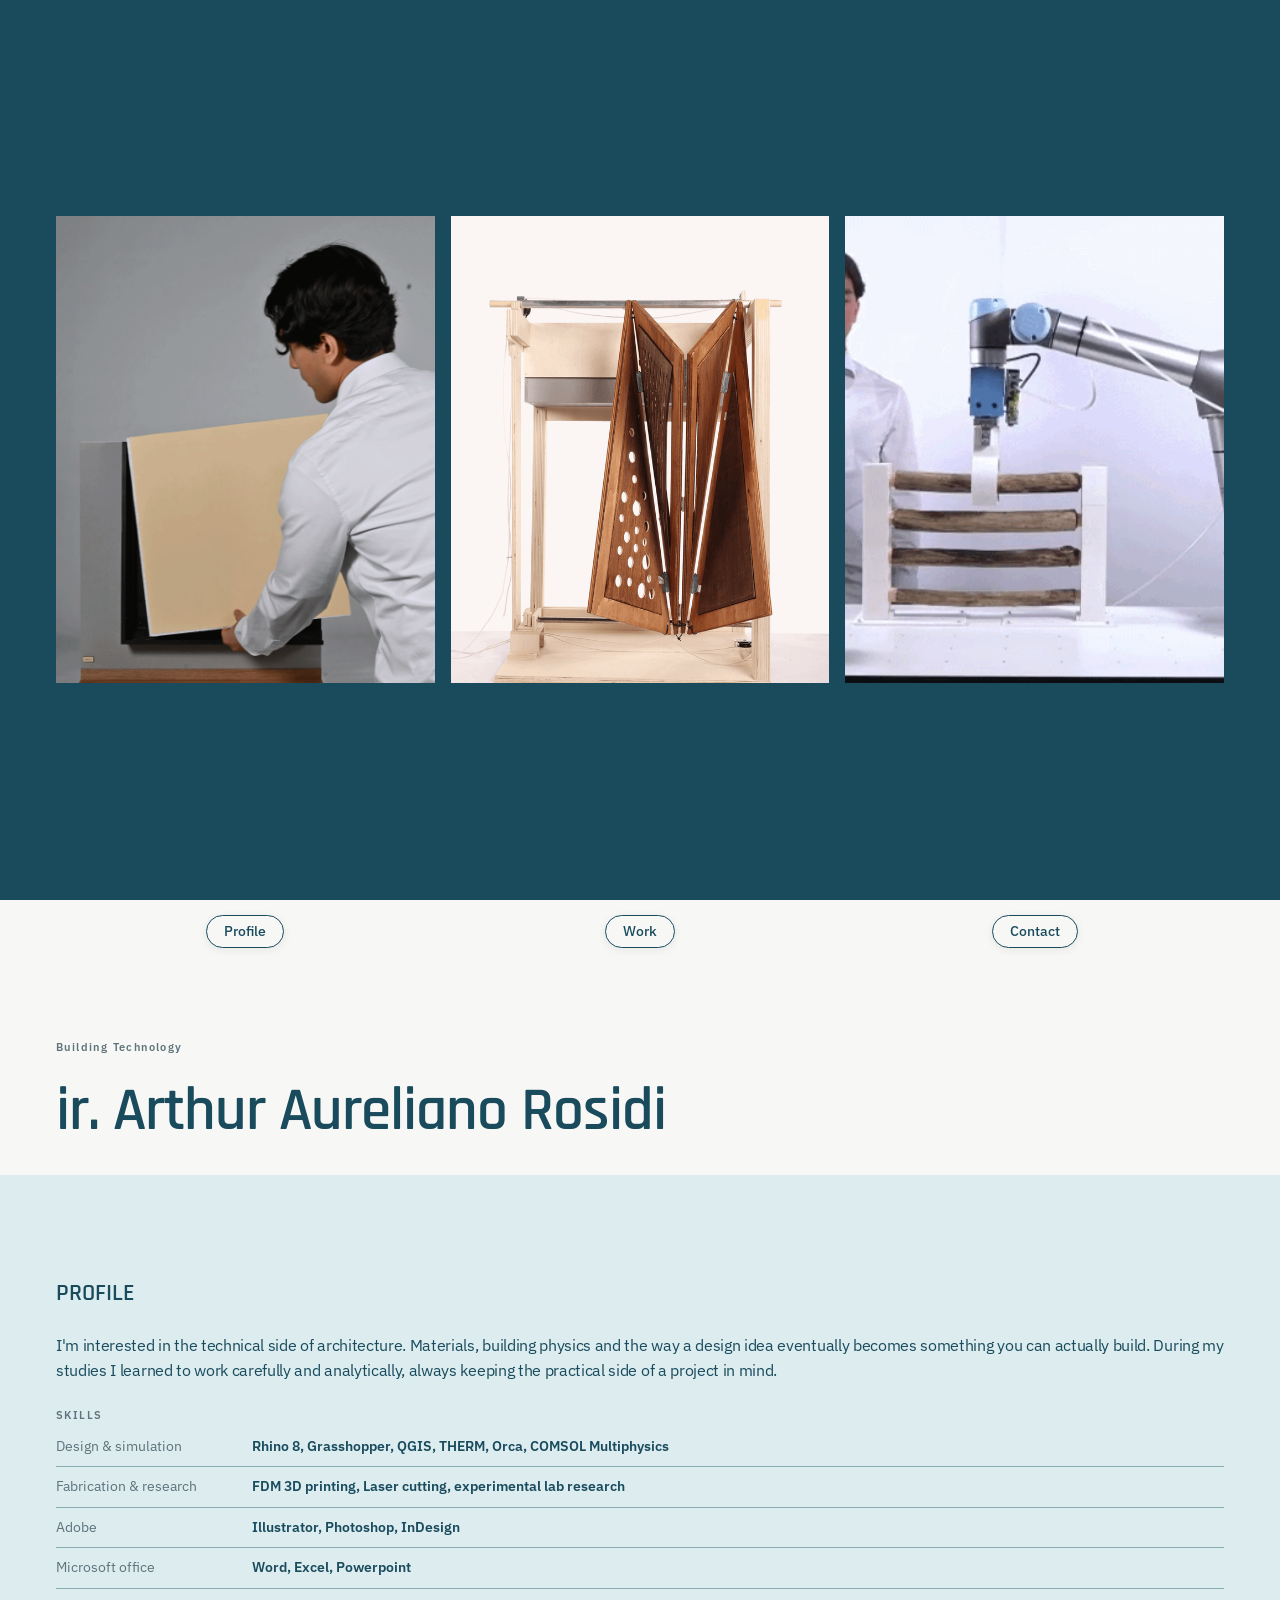
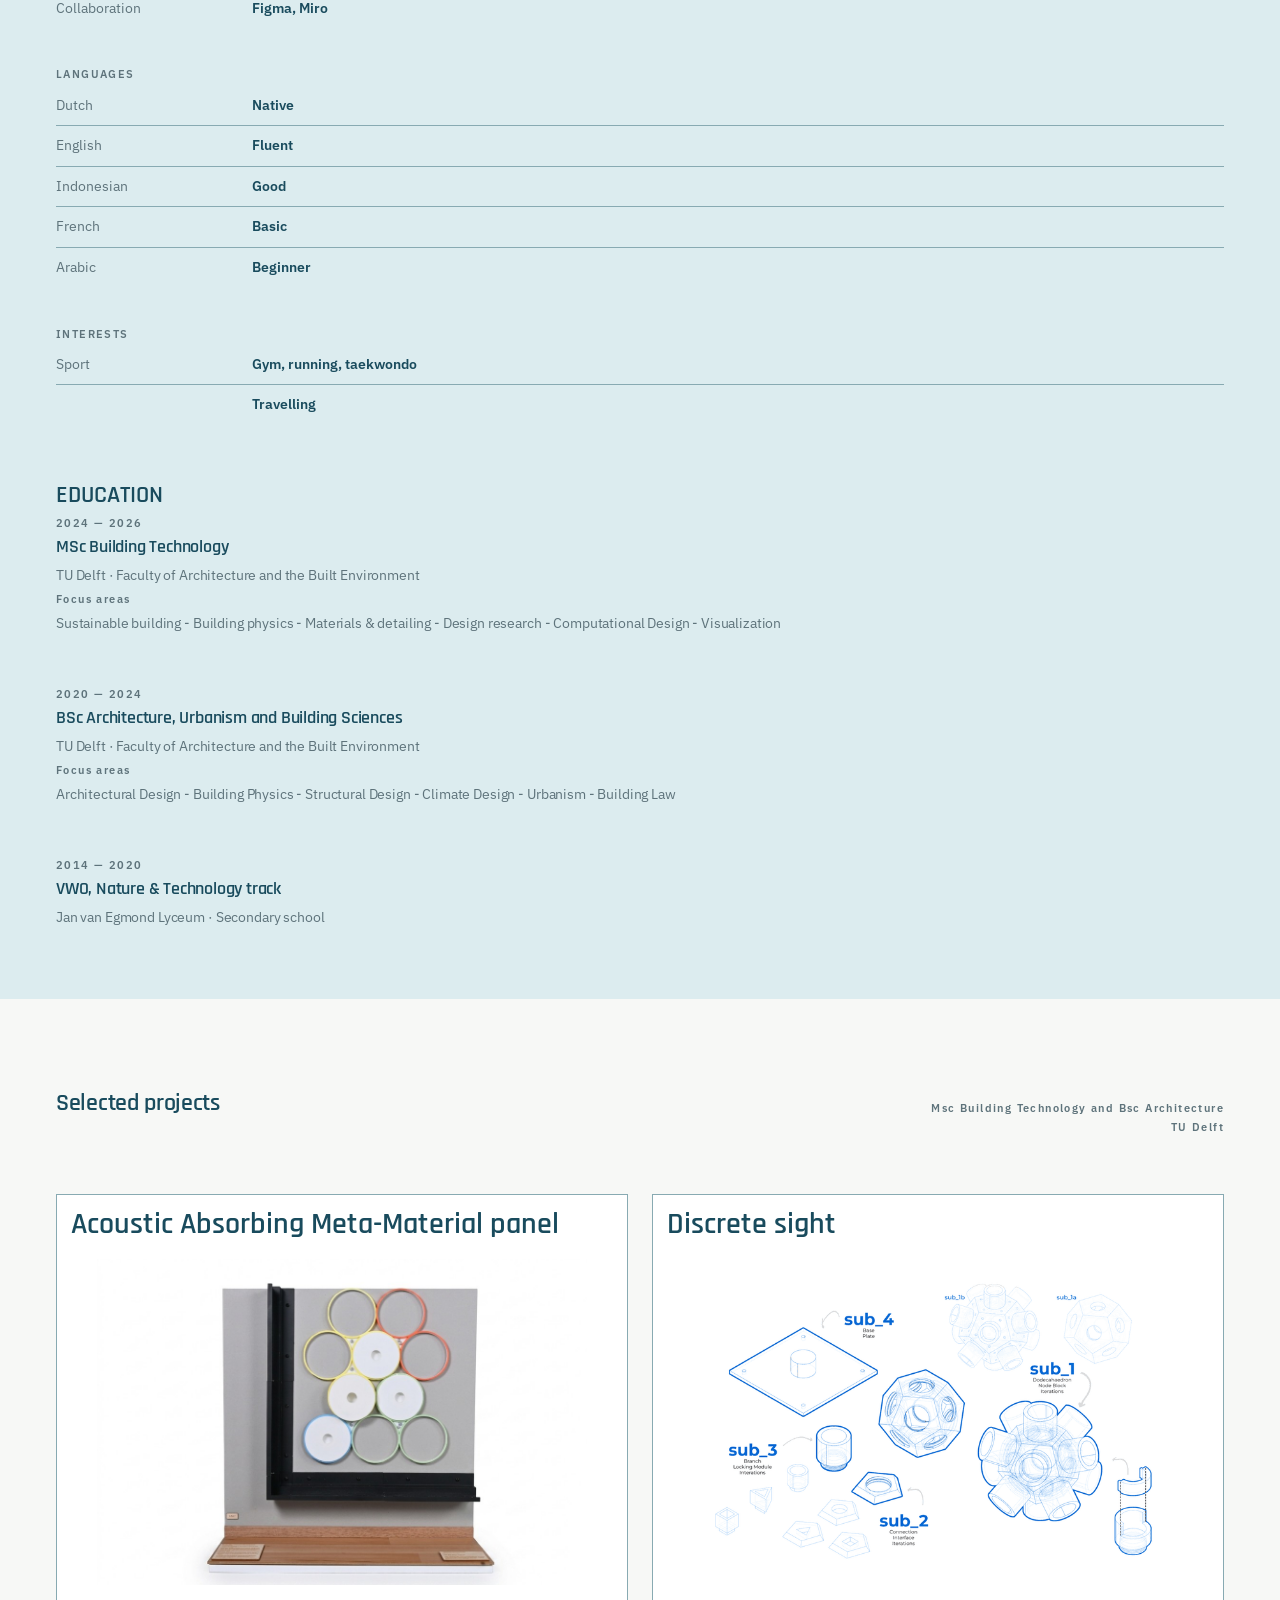
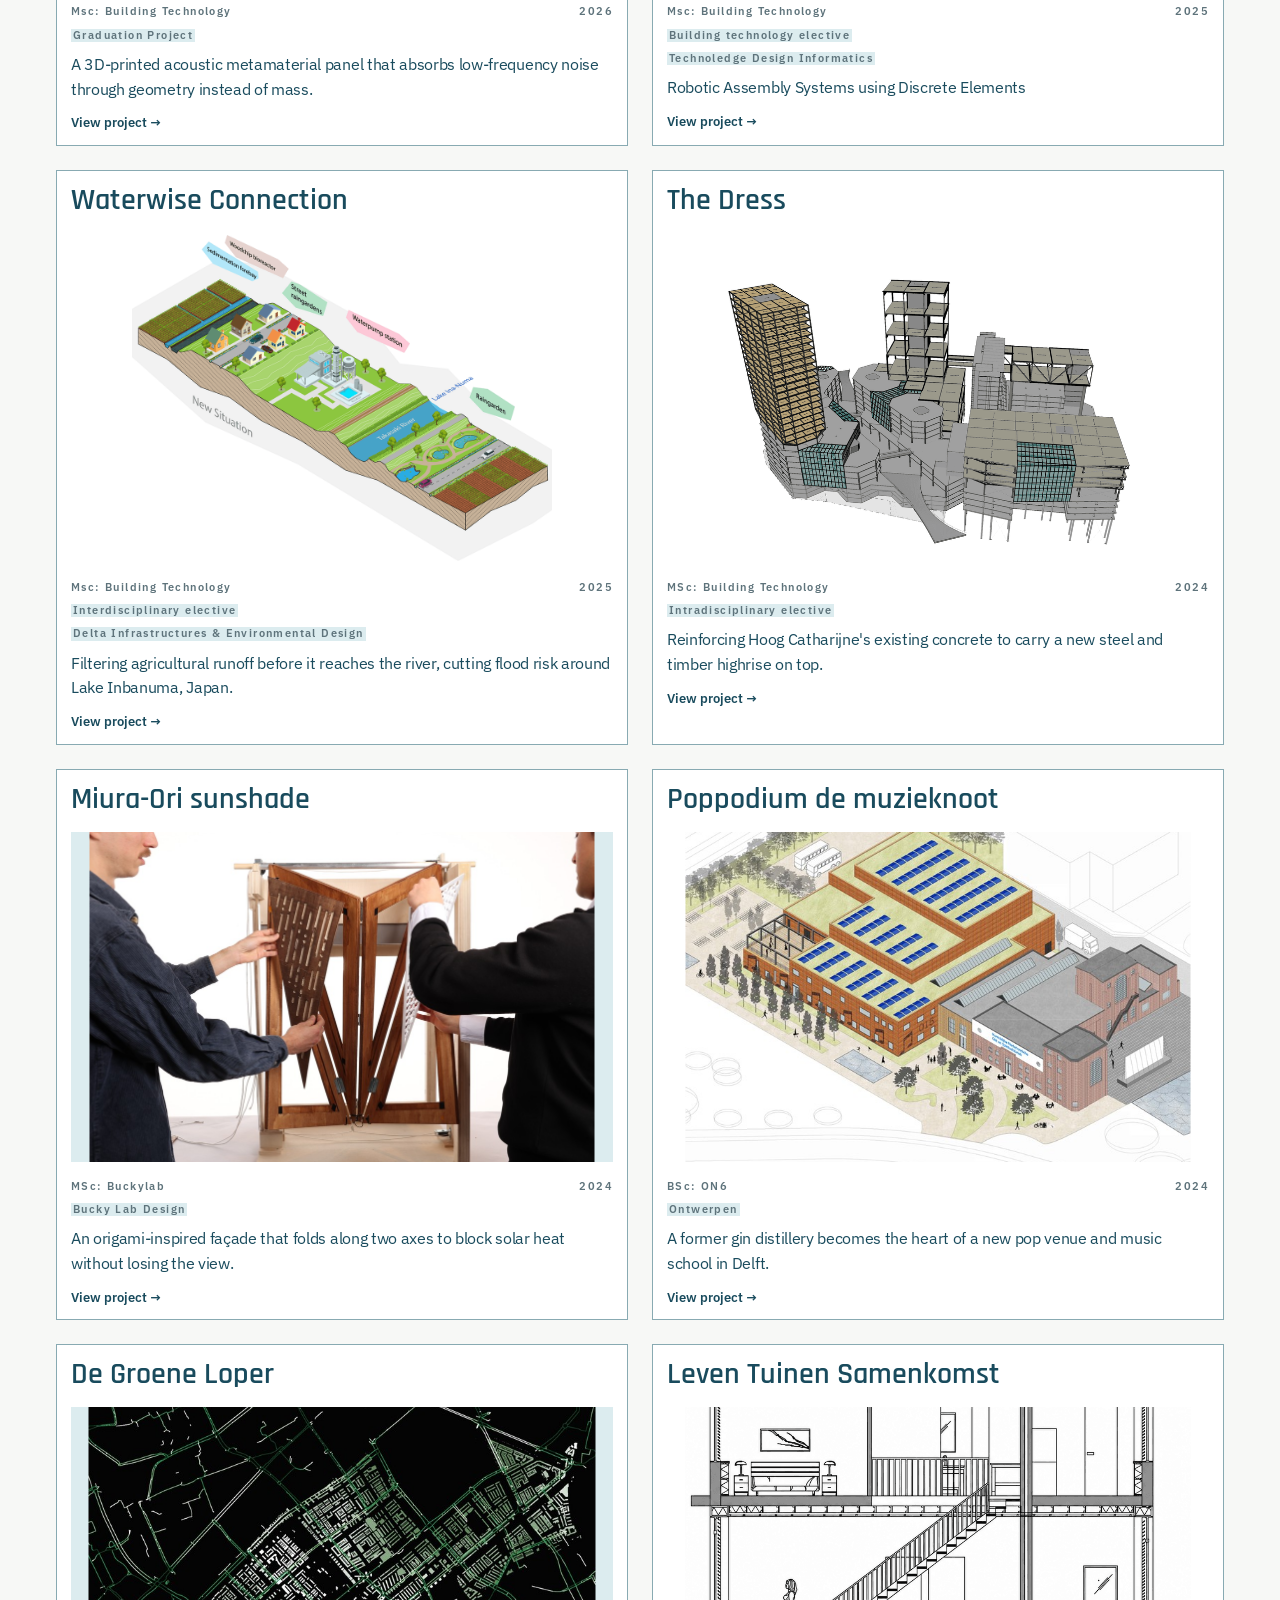
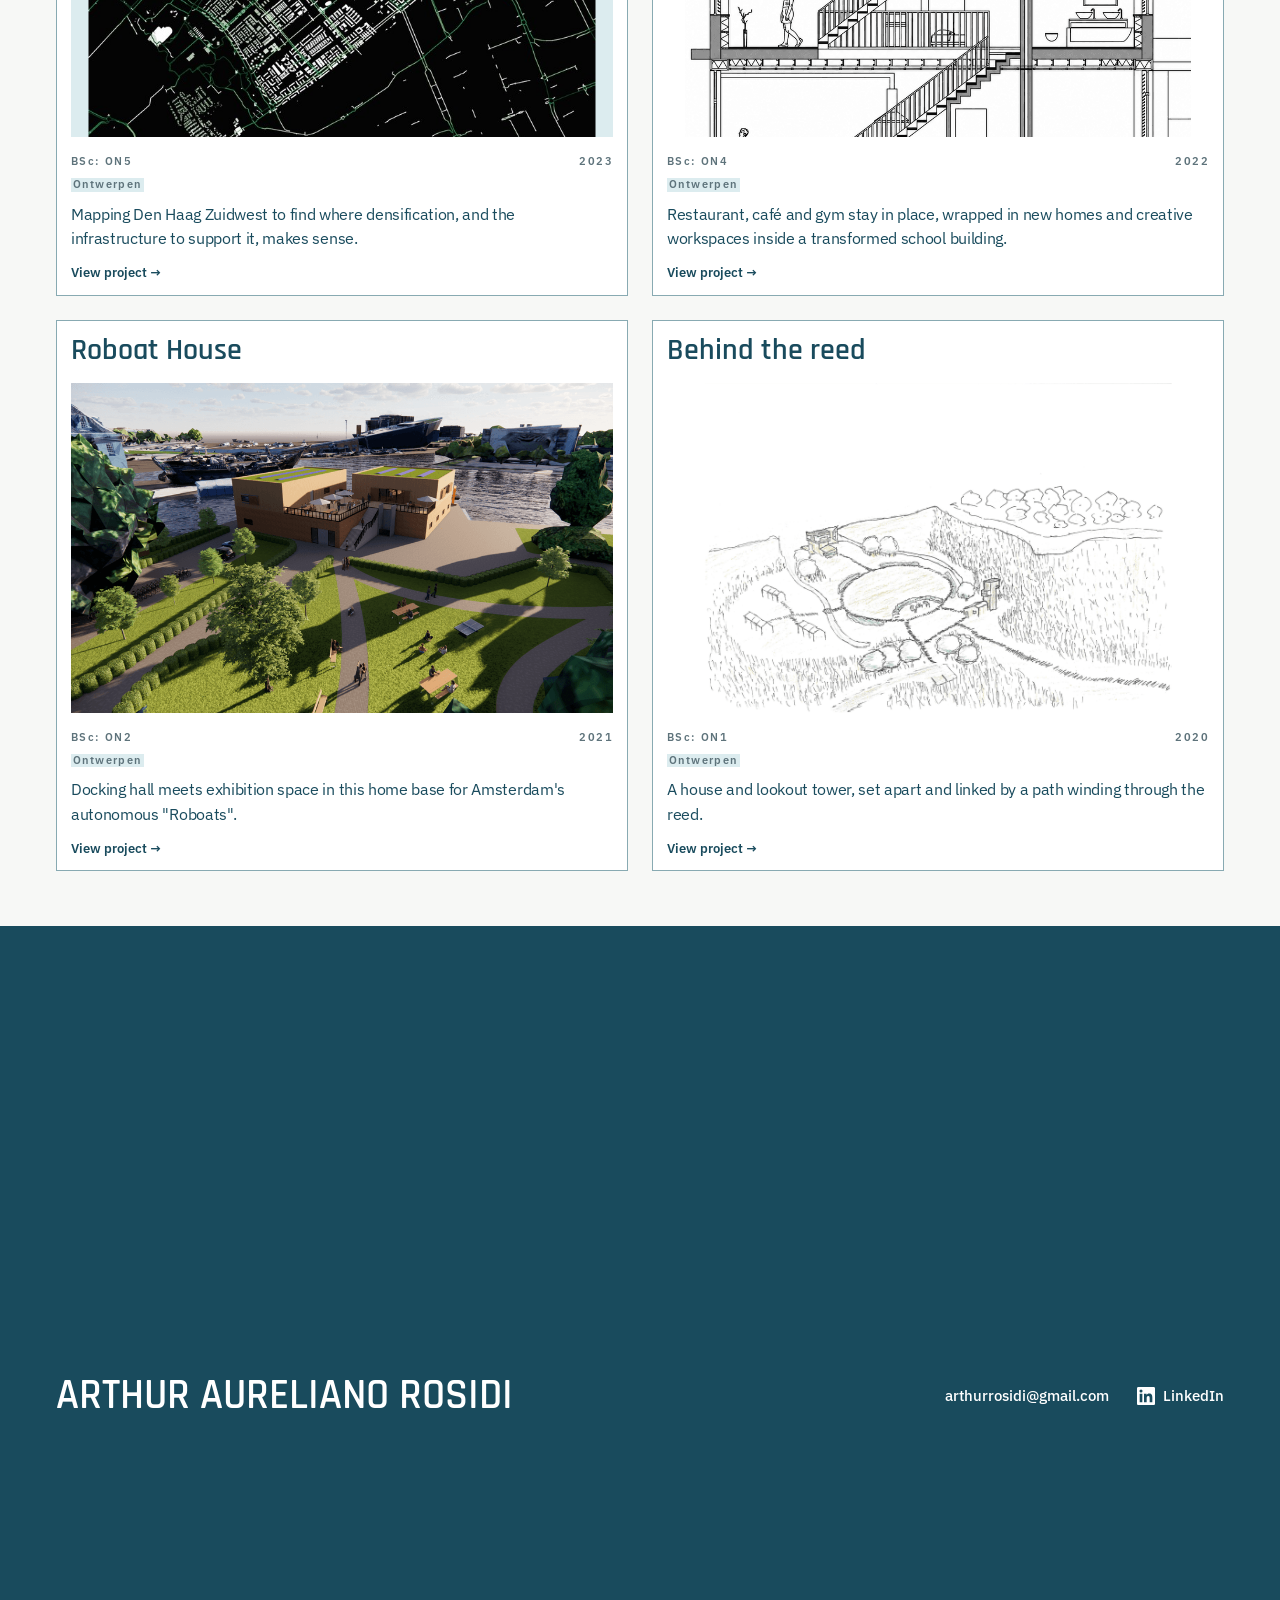
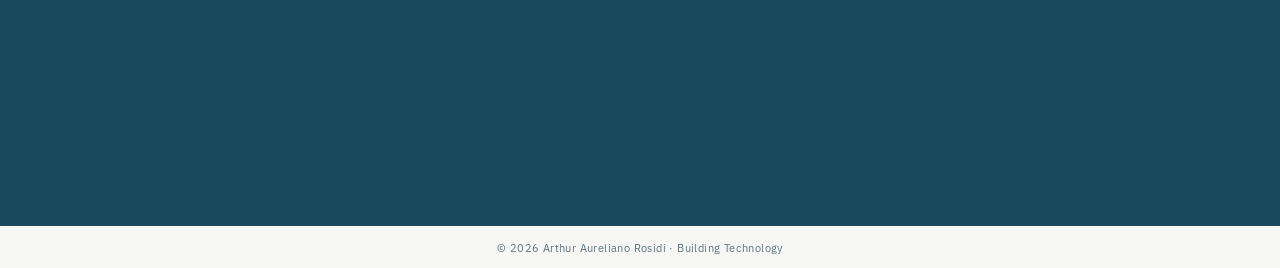
==== index.html @ bbb81242 "Signature: one smooth wave that bends down or up with the cursor The name at the bottom of each proj" ====
<!doctype html>
<html lang="en">
<head>
<meta charset="utf-8">
<meta name="viewport" content="width=device-width, initial-scale=1">
<title>Arthur Aureliano Rosidi</title>
<meta name="description" content="Portfolio of Arthur Aureliano Rosidi — MSc Building Technology and BSc Architecture at TU Delft. Selected work in acoustics, building physics and computational design.">
<link rel="icon" href="assets/images/favicon.svg" type="image/svg+xml">
<link rel="preconnect" href="https://fonts.googleapis.com"><link rel="preconnect" href="https://fonts.gstatic.com" crossorigin><link href="https://fonts.googleapis.com/css2?family=IBM+Plex+Sans:wght@400;500;600&family=Rajdhani:wght@600&display=swap" rel="stylesheet">
<link rel="stylesheet" href="assets/css/style.css?v=20261125b">
</head>
<body class="home">
  <section class="hero">
    <div class="hero-grid" id="heroStrip">
      <div class="hero-img" style="--i:0"><img src="assets/images/M5LtX3PnR8ckkmZbQncLgnWDZww.gif" alt=""></div>
      <div class="hero-img" style="--i:1"><img src="assets/images/sMwB1c261ZaWImALzHwVbFkKc4o.gif" alt=""></div>
      <div class="hero-img" style="--i:2"><img src="assets/images/rGcwsbDz66aWPO1dHuEOSj0Bhs.gif" alt=""></div>
    </div>
  </section>

  <nav class="site-nav" id="nav">
    <div class="nav-links">
      <a class="pill" href="#profile">Profile</a>
      <a class="pill" href="#work">Work</a>
      <a class="pill" href="#contact">Contact</a>
    </div>
  </nav>

  <header class="intro">
    <span class="label reveal">Building Technology </span>
    <h1 class="display reveal" style="--d:.12s">ir. Arthur Aureliano Rosidi</h1>
  </header>

  <section class="profile" id="profile">
    <div class="wrap">
      <h2 class="section-title reveal">Profile</h2>
      <p class="lead reveal" style="--d:.12s">I'm interested in the technical side of architecture. Materials, building physics and the way a design idea eventually becomes something you can actually build. During my studies I learned to work carefully and analytically, always keeping the practical side of a project in mind.</p>

      <div class="group reveal">
        <span class="label">SKILLS</span>
        <div class="rows">
          <div class="row"><span class="row-k">Design &amp; simulation</span><span class="row-v">Rhino 8, Grasshopper, QGIS, THERM, Orca, COMSOL Multiphysics</span></div>
          <div class="row"><span class="row-k">Fabrication &amp; research</span><span class="row-v">FDM 3D printing, Laser cutting, experimental lab research</span></div>
          <div class="row"><span class="row-k">Adobe</span><span class="row-v">Illustrator, Photoshop, InDesign</span></div>
          <div class="row"><span class="row-k">Microsoft office</span><span class="row-v">Word, Excel, Powerpoint</span></div>
          <div class="row"><span class="row-k">Collaboration</span><span class="row-v">Figma, Miro</span></div>
        </div>
      </div>
      <div class="group reveal">
        <span class="label">LANGUAGES</span>
        <div class="rows">
          <div class="row"><span class="row-k">Dutch</span><span class="row-v">Native</span></div>
          <div class="row"><span class="row-k">English</span><span class="row-v">Fluent</span></div>
          <div class="row"><span class="row-k">Indonesian</span><span class="row-v">Good</span></div>
          <div class="row"><span class="row-k">French</span><span class="row-v">Basic</span></div>
          <div class="row"><span class="row-k">Arabic</span><span class="row-v">Beginner</span></div>
        </div>
      </div>
      <div class="group reveal">
        <span class="label">INTERESTS</span>
        <div class="rows">
          <div class="row"><span class="row-k">Sport</span><span class="row-v">Gym, running, taekwondo</span></div>
          <div class="row"><span class="row-k"></span><span class="row-v">Travelling</span></div>
        </div>
      </div>

      <h2 class="section-title edu-heading reveal">EDUCATION</h2>
      <div class="edu">
        <div class="edu-item reveal">
          <span class="label">2024 — 2026</span>
          <h4 class="edu-title">MSc Building Technology</h4>
          <p class="edu-sub">TU Delft · Faculty of Architecture and the Built Environment</p>
          <span class="label">Focus areas</span>
          <p class="edu-sub">Sustainable building - Building physics - Materials &amp; detailing - Design research - Computational Design - Visualization</p>
        </div>
        <div class="edu-item reveal">
          <span class="label">2020 — 2024</span>
          <h4 class="edu-title">BSc Architecture, Urbanism and Building Sciences</h4>
          <p class="edu-sub">TU Delft · Faculty of Architecture and the Built Environment</p>
          <span class="label">Focus areas</span>
          <p class="edu-sub">Architectural Design - Building Physics - Structural Design - Climate Design   - Urbanism - Building Law </p>
        </div>
        <div class="edu-item reveal">
          <span class="label">2014 — 2020</span>
          <h4 class="edu-title">VWO, Nature &amp; Technology track</h4>
          <p class="edu-sub">Jan van Egmond Lyceum · Secondary school</p>
        </div>
      </div>
    </div>
  </section>

  <section class="work" id="work">
    <div class="work-head">
      <h2 class="work-title reveal">Selected projects</h2>
      <div class="work-sub reveal" style="--d:.12s"><span class="label">Msc Building Technology and Bsc Architecture </span><span class="label">TU Delft </span></div>
    </div>
    <div class="cards">
      <a class="card reveal" href="projects/acoustic-meta-material.html">
        <h3 class="card-title">Acoustic Absorbing Meta-Material panel</h3>
        <div class="card-media" style="background:#fff">
          <img src="assets/images/7fBJmpltVy8BR4cbUfiP3MRXp0.jpg" alt="Acoustic Absorbing Meta-Material panel" loading="lazy" style="width:490px;height:326px">
        </div>
        <div class="card-body">
          <div class="card-meta"><span class="label">Msc: Building Technology</span><span class="label">2026</span></div>
          <span class="tag">Graduation Project</span>
          <p class="card-desc">A 3D-printed acoustic metamaterial panel that absorbs low-frequency noise through geometry instead of mass.</p>
          <span class="card-cta">View project <span aria-hidden="true">→</span></span>
        </div>
      </a>
      <a class="card reveal" href="projects/discrete-sight.html">
        <h3 class="card-title">Discrete sight</h3>
        <div class="card-media" style="background:transparent">
          <img src="assets/images/qv8nee1WNOs9wJjXDYlb6eWXk.png" alt="Discrete Sight" loading="lazy" style="width:653px;height:464px">
        </div>
        <div class="card-body">
          <div class="card-meta"><span class="label">Msc: Building Technology </span><span class="label">2025</span></div>
          <span class="tag">Building technology elective</span><span class="tag">Technoledge Design Informatics </span>
          <p class="card-desc">Robotic Assembly Systems using Discrete Elements</p>
          <span class="card-cta">View project <span aria-hidden="true">→</span></span>
        </div>
      </a>
      <a class="card reveal" href="projects/waterwise-connections.html">
        <h3 class="card-title">Waterwise Connection</h3>
        <div class="card-media" style="background:#fff">
          <img src="assets/images/pkbGloHwJWUfkoBATfV5LnauAas.png" alt="Waterwise Connections" loading="lazy" style="width:420px;height:326px">
        </div>
        <div class="card-body">
          <div class="card-meta"><span class="label">Msc: Building Technology</span><span class="label">2025</span></div>
          <span class="tag">Interdisciplinary elective</span><span class="tag">Delta Infrastructures &amp; Environmental Design</span>
          <p class="card-desc">Filtering agricultural runoff before it reaches the river, cutting flood risk around Lake Inbanuma, Japan.</p>
          <span class="card-cta">View project <span aria-hidden="true">→</span></span>
        </div>
      </a>
      <a class="card reveal" href="projects/the-dress.html">
        <h3 class="card-title">The Dress </h3>
        <div class="card-media" style="background:transparent">
          <img src="assets/images/UBTDMS4DJdnwbMpuq6S3fV7xK9s.png" alt="The Dress" loading="lazy" style="width:518px;height:333px">
        </div>
        <div class="card-body">
          <div class="card-meta"><span class="label">MSc: Building Technology</span><span class="label">2024</span></div>
          <span class="tag">Intradisciplinary elective</span>
          <p class="card-desc">Reinforcing Hoog Catharijne's existing concrete to carry a new steel and timber highrise on top.</p>
          <span class="card-cta">View project <span aria-hidden="true">→</span></span>
        </div>
      </a>
      <a class="card reveal" href="projects/miura-ori-sunshadee.html">
        <h3 class="card-title">Miura-Ori sunshade</h3>
        <div class="card-media" style="background:#dcecef">
          <img src="assets/images/uMo1BhstoY4Bayd4Q0uHglEWgs.jpg" alt="Miura-Ori Sunshade" loading="lazy" style="width:505px;height:340px">
        </div>
        <div class="card-body">
          <div class="card-meta"><span class="label">MSc: Buckylab</span><span class="label">2024</span></div>
          <span class="tag">Bucky Lab Design</span>
          <p class="card-desc">An origami-inspired façade that folds along two axes to block solar heat without losing the view.</p>
          <span class="card-cta">View project <span aria-hidden="true">→</span></span>
        </div>
      </a>
      <a class="card reveal" href="projects/poppodium-de-muzieknoot.html">
        <h3 class="card-title">Poppodium de muzieknoot</h3>
        <div class="card-media" style="background:#fff">
          <img src="assets/images/9X69WaiAIS9eIMvuFLGMfGyU8HY.jpg" alt="Poppodium de muzieknoot" loading="lazy" style="width:505px;height:715px">
        </div>
        <div class="card-body">
          <div class="card-meta"><span class="label">BSc: ON6</span><span class="label">2024</span></div>
          <span class="tag">Ontwerpen</span>
          <p class="card-desc">A former gin distillery becomes the heart of a new pop venue and music school in Delft.</p>
          <span class="card-cta">View project <span aria-hidden="true">→</span></span>
        </div>
      </a>
      <a class="card reveal" href="projects/de-groene-loperr.html">
        <h3 class="card-title">De Groene Loper</h3>
        <div class="card-media" style="background:#dcecef">
          <img src="assets/images/zZaEW2q6ZHelyUNDBIjQ0ZPZdTE.jpg" alt="De Groene Loper" loading="lazy" style="width:507px;height:717px">
        </div>
        <div class="card-body">
          <div class="card-meta"><span class="label">BSc: ON5 </span><span class="label">2023</span></div>
          <span class="tag">Ontwerpen</span>
          <p class="card-desc">Mapping Den Haag Zuidwest to find where densification, and the infrastructure to support it, makes sense.</p>
          <span class="card-cta">View project <span aria-hidden="true">→</span></span>
        </div>
      </a>
      <a class="card reveal" href="projects/leven-tuinen-samenkomstt.html">
        <h3 class="card-title">Leven Tuinen Samenkomst</h3>
        <div class="card-media" style="background:#fff">
          <img src="assets/images/vIVxRtzJwzxtqP8382pmiDGzQ.png" alt="Leven Tuinen Samenkomst" loading="lazy" style="width:506px;height:565px">
        </div>
        <div class="card-body">
          <div class="card-meta"><span class="label">BSc: ON4</span><span class="label">2022 </span></div>
          <span class="tag">Ontwerpen</span>
          <p class="card-desc">Restaurant, café and gym stay in place, wrapped in new homes and creative workspaces inside a transformed school building.</p>
          <span class="card-cta">View project <span aria-hidden="true">→</span></span>
        </div>
      </a>
      <a class="card reveal" href="projects/roboat-housee.html">
        <h3 class="card-title">Roboat House</h3>
        <div class="card-media" style="background:#fff">
          <img src="assets/images/58lxfVfCEHOkUHSlNaOJWX6t44.png" alt="Roboat House" loading="lazy" style="width:597px;height:336px">
        </div>
        <div class="card-body">
          <div class="card-meta"><span class="label">BSc: ON2</span><span class="label">2021</span></div>
          <span class="tag">Ontwerpen</span>
          <p class="card-desc">Docking hall meets exhibition space in this home base for Amsterdam's autonomous "Roboats".</p>
          <span class="card-cta">View project <span aria-hidden="true">→</span></span>
        </div>
      </a>
      <a class="card reveal" href="projects/behind-the-reedd.html">
        <h3 class="card-title">Behind the reed</h3>
        <div class="card-media" style="background:#fff">
          <img class="rot-left" src="assets/images/aWGSWt3ixAJpZRjWHV5mUtsrsbQ.png" alt="Behind the reed" loading="lazy">
        </div>
        <div class="card-body">
          <div class="card-meta"><span class="label">BSc: ON1</span><span class="label">2020</span></div>
          <span class="tag">Ontwerpen</span>
          <p class="card-desc">A house and lookout tower, set apart and linked by a path winding through the reed.</p>
          <span class="card-cta">View project <span aria-hidden="true">→</span></span>
        </div>
      </a>
    </div>
  </section>

  <section class="contact" id="contact">
    <div class="contact-inner">
      <h2 class="contact-name reveal">ARTHUR AURELIANO ROSIDI</h2>
      <div class="contact-links reveal" style="--d:.12s">
        <a class="contact-link" href="mailto:arthurrosidi@gmail.com">arthurrosidi@gmail.com</a>
        <a class="contact-link" href="https://www.linkedin.com/in/arthur-rosidi-a8aa57256" target="_blank" rel="noopener"><svg viewBox="0 0 24 24" width="18" height="18" aria-hidden="true" fill="currentColor"><path d="M20.45 20.45h-3.56v-5.57c0-1.33-.02-3.04-1.85-3.04-1.85 0-2.14 1.45-2.14 2.94v5.67H9.35V9h3.41v1.56h.05c.48-.9 1.64-1.85 3.37-1.85 3.6 0 4.27 2.37 4.27 5.46v6.28zM5.34 7.43a2.06 2.06 0 1 1 0-4.13 2.06 2.06 0 0 1 0 4.13zM7.12 20.45H3.56V9h3.56v11.45zM22.22 0H1.77C.79 0 0 .77 0 1.73v20.54C0 23.23.79 24 1.77 24h20.45c.98 0 1.78-.77 1.78-1.73V1.73C24 .77 23.2 0 22.22 0z"/></svg><span>LinkedIn</span></a>
      </div>
    </div>
  </section>
  <footer class="copyright reveal">© 2026 Arthur Aureliano Rosidi · Building Technology</footer>
  <script src="assets/js/main.js?v=20261125b"></script>
</body>
</html>
---- assets/css/style.css ----
:root {
  /* Design tokens */
  --ink: rgb(25, 75, 93);
  --paper: rgb(247, 248, 246);
  --mist: rgb(220, 236, 239);
  --line: rgb(136, 170, 178);
  --muted: rgb(94, 115, 123);
  --white: #ffffff;
  --sans: "IBM Plex Sans", system-ui, sans-serif;
  --display: "Rajdhani", "IBM Plex Sans", sans-serif;

  /* Motion: one curve for everything coming in, a quicker ease-in for things going away */
  --ease: cubic-bezier(0.25, 0.1, 0.25, 1);
  --ease-away: cubic-bezier(0.4, 0, 1, 1);
  --spring: cubic-bezier(0.34, 1.35, 0.64, 1);

  --pad: 56px;
  --body-size: 16px;
  --display-size: 61px;
}

*, *::before, *::after { box-sizing: border-box; }
html { scroll-behavior: smooth; }
body {
  margin: 0;
  background: var(--paper);
  color: var(--ink);
  font-family: var(--sans);
  -webkit-font-smoothing: antialiased;
  animation: page-in .55s var(--ease);
}
body.leaving { opacity: 0; transition: opacity .3s var(--ease-away); }
@keyframes page-in { from { opacity: 0; transform: translateY(12px); } to { opacity: 1; transform: none; } }

img, video { display: block; max-width: 100%; }
a { color: inherit; text-decoration: none; }
h1, h2, h3, h4, p { margin: 0; }

/* ---------- Type styles ---------- */
.label {
  font-size: 11px;
  font-weight: 600;
  line-height: 1.2;
  letter-spacing: 1.4px;
  color: var(--muted);
}
.display {
  font-family: var(--display);
  font-weight: 600;
  font-size: var(--display-size);
  line-height: 0.96;
  letter-spacing: -1px;
  color: var(--ink);
}
.lead, .card-desc, .content p {
  font-size: var(--body-size);
  line-height: 1.55;
  letter-spacing: -0.02em;
}

/* ---------- Navigation (transparent bar, only the pills are visible) ---------- */
.site-nav {
  position: sticky;
  top: 0;
  z-index: 50;
  height: 63px;
  overflow: clip;
  pointer-events: none;
}
.nav-links {
  display: grid;
  grid-template-columns: repeat(3, minmax(0, 1fr));
  gap: 16px;
  padding: 0 var(--pad);
  height: 100%;
  align-items: center;
  justify-items: center;
  transition: transform .35s var(--ease), opacity .35s var(--ease);
}
.site-nav.hidden .nav-links {
  transform: translateY(-110px);
  opacity: 0;
  transition: transform .62s var(--ease-away), opacity .62s var(--ease-away);
}
.pill {
  pointer-events: auto;
  display: inline-block;
  padding: 7px 17px;
  font-size: 14px;
  font-weight: 500;
  line-height: 1.2;
  color: var(--ink);
  background: var(--paper);
  border: 1px solid var(--ink);
  border-radius: 100px;
  box-shadow: 0 2px 10px rgba(0, 0, 0, .07);
  transition: transform .25s var(--ease), background-color .25s var(--ease);
}
.pill:hover { transform: translateY(-1px); background: var(--white); }

/* ---------- Hero: project preview strip ---------- */
.hero {
  background: var(--ink);
  height: 100vh;
  min-height: 640px;
  display: flex;
  align-items: center;
  padding: var(--pad);
}
.hero-grid {
  width: 100%;
  display: flex;
  gap: 16px;
  animation: strip-in .7s var(--ease) both;
}
@keyframes strip-in { from { opacity: 0; transform: translateY(24px) scale(.98); } to { opacity: 1; transform: none; } }
.hero-img {
  flex: 1 1 0;
  aspect-ratio: 427 / 527;
  overflow: hidden;
  background: var(--mist);
  animation: card-in .7s var(--ease) both;
  animation-delay: calc(var(--i, 0) * .1s + .1s);
  transition: transform .4s var(--spring);
}
.hero-img:nth-child(2) { background: var(--white); }
.hero-img:hover { transform: translateY(-8px) scale(1.02); }
.hero-img img { width: 100%; height: 100%; object-fit: cover; }
@keyframes card-in { from { opacity: 0; transform: translateY(16px); } to { opacity: 1; transform: none; } }

/* ---------- Intro ---------- */
.intro {
  padding: 78px var(--pad) 34px;
  display: flex;
  flex-direction: column;
  gap: 28px;
}

/* ---------- Profile ---------- */
.profile { background: var(--mist); padding: 106px var(--pad) 71px; }
.section-title {
  font-family: var(--display);
  font-weight: 600;
  font-size: 24px;
  line-height: 1;
  text-transform: uppercase;
  color: var(--ink);
}
.lead { margin-top: 28px; }
.group { margin-top: 27px; display: flex; flex-direction: column; gap: 4px; }
.group + .group { margin-top: 40px; }
.rows { display: flex; flex-direction: column; }
.row {
  display: grid;
  grid-template-columns: 180px 1fr;
  gap: 16px;
  padding: 10px 0;
  font-size: 14px;
  line-height: 1.4;
}
.row + .row { border-top: 1px solid var(--line); }
.row-k { color: var(--muted); }
.row-v { font-weight: 600; color: var(--ink); }
.edu-heading { margin-top: 58px; }
.edu { margin-top: 10px; display: flex; flex-direction: column; gap: 54px; }
.edu-item { display: flex; flex-direction: column; gap: 7px; }
.edu-title { font-family: var(--display); font-weight: 600; font-size: 18px; line-height: 1.15; letter-spacing: -0.2px; }
.edu-sub { font-size: 14px; line-height: 1.5; letter-spacing: -0.01em; color: var(--muted); }

/* ---------- Selected work ---------- */
.work { padding: 92px var(--pad) 55px; }
.work-head {
  display: flex;
  justify-content: space-between;
  align-items: flex-start;
  gap: 24px;
  margin-bottom: 60px;
}
.work-title { font-family: var(--display); font-weight: 600; font-size: 24px; line-height: 1; letter-spacing: -0.3px; }
.work-sub { display: flex; flex-direction: column; align-items: flex-end; gap: 6px; text-align: right; padding-top: 11px; }
.cards { display: grid; grid-template-columns: repeat(2, minmax(0, 1fr)); gap: 24px; }
.card {
  background: var(--white);
  border: 1px solid var(--line);
  padding: 14px;
  display: flex;
  flex-direction: column;
  transition: transform .4s var(--spring), box-shadow .4s var(--ease);
}
.card:hover { transform: translateY(-6px); box-shadow: 0 16px 32px rgba(0, 0, 0, .1); }
.card-title { font-family: var(--display); font-weight: 600; font-size: 30px; line-height: 1; min-height: 48px; }
.card-media { position: relative; height: 330px; overflow: hidden; }
.card-media img { position: absolute; left: 50%; top: 50%; transform: translate(-50%, -50%); max-width: none; object-fit: cover; }
/* cover shown a quarter turn to the left (portrait drawing laid on its side) */
.card-media:has(.rot-left) { container-type: size; }
.card-media .rot-left {
  left: 50%;
  top: 50%;
  width: 100cqh;
  height: calc(100cqh * 1.4144);
  transform: translate(-50%, -50%) rotate(-90deg);
}
.card-body {
  height: auto;
  display: flex;
  flex-direction: column;
  justify-content: flex-start;
  align-items: flex-start;
  gap: 10px;
  padding-top: 18px;
}
.card-meta { display: flex; justify-content: space-between; width: 100%; }
.tag { font-size: 11px; font-weight: 600; line-height: 1.2; letter-spacing: 1.4px; color: var(--muted); background: var(--mist); padding: 0 2px; }
.card-cta { font-size: 13px; font-weight: 600; line-height: 1.2; margin-top: 4px; }
.card-cta span { display: inline-block; transition: transform .3s var(--ease); }
.card:hover .card-cta span { transform: translateX(3px); }

/* ---------- Contact ---------- */
.contact {
  background: var(--ink);
  min-height: 900px;
  display: flex;
  align-items: center;
  padding: 40px var(--pad) 0;
}
.contact-inner { width: 100%; display: flex; justify-content: space-between; align-items: center; gap: 32px; flex-wrap: wrap; }
.contact-name { font-family: var(--display); font-weight: 600; font-size: 42px; line-height: .98; color: var(--white); }
.contact-links { display: flex; gap: 28px; }
.contact-link {
  display: inline-flex; align-items: center; gap: 8px;
  padding: 10px 0;
  color: var(--white);
  font-size: 15px; font-weight: 500; line-height: 1.2;
}
.contact-link:hover { text-decoration: underline; text-underline-offset: 3px; }
.copyright {
  padding: 16px var(--pad) 12px;
  text-align: center;
  font-size: 11px;
  line-height: 1.2;
  letter-spacing: .4px;
  color: var(--muted);
}

/* ---------- Project pages ---------- */
.article { max-width: 1080px; margin: 0 auto; padding: 54px var(--pad) 72px; }
.prevnext { display: flex; justify-content: space-between; align-items: center; margin: 0 auto 26px; max-width: 540px; min-height: 24px; }
.prevnext.single { justify-content: center; }
.pn {
  display: inline-flex; align-items: center; gap: 6px;
  font-size: 11px; font-weight: 600; line-height: 1.2; letter-spacing: 1.4px; color: var(--line);
  padding: 5px 0;
  transition: transform .3s var(--ease), color .3s var(--ease);
}
.pn:hover { color: var(--ink); }
.pn-prev:hover { transform: translateX(-4px); }
.pn-next:hover { transform: translateX(4px); }
.article > .label { display: block; margin-bottom: 28px; }
.article .display { margin-bottom: 28px; }
.content p { min-height: 1.55em; overflow-wrap: anywhere; }
.content p a { text-decoration: underline; text-underline-offset: 3px; transition: color .2s var(--ease); }
.content p a:hover { color: var(--muted); }
.content .gap { height: 28px; }
.content h2 { font-family: var(--display); font-weight: 600; font-size: 24px; line-height: 1; margin: 28px 0 0; }
.content h2 + :not(.blank) { margin-top: 26px; }
.embed, .yt, .media-full, .grid2, .grid3, .carousel { margin-bottom: 25px; }
.content .blank + .embed, .content .blank + .yt { margin-top: 25px; }
.embed { padding: 0 4px; }
.embed iframe { display: block; width: 100%; aspect-ratio: 4 / 3; border: 1.6px solid #000; }
.yt iframe { display: block; width: 100%; aspect-ratio: 968 / 536; border: 0; }
.media-full img, .media-full video { width: 100%; }
.media-full + .media-full { margin-top: -15px; }
.grid2 { display: grid; grid-template-columns: repeat(2, minmax(0, 1fr)); gap: 10px; align-items: start; }
.grid2 .col { display: flex; flex-direction: column; gap: 10px; }
.grid2 img, .grid2 video { width: 100%; }
.grid3 { display: grid; grid-template-columns: repeat(3, minmax(0, 1fr)); }
.grid3 img { width: 100%; }

.carousel { position: relative; outline: none; }
.carousel .viewport { position: relative; overflow: hidden; }
.carousel:focus-visible .viewport { outline: 2px solid var(--ink); outline-offset: 3px; }
.carousel .track { display: flex; transition: transform .6s var(--ease); }
.carousel .slide { flex: 0 0 100%; margin-right: 10px; }
.carousel .slide img { width: 100%; aspect-ratio: 968 / 689; object-fit: cover; }
.carousel .arrow {
  position: absolute; top: 50%; transform: translateY(-50%);
  width: 44px; height: 44px; padding: 0;
  display: flex; align-items: center; justify-content: center;
  color: var(--ink);
  background: rgba(247, 248, 246, .94);
  border: 1px solid var(--ink);
  border-radius: 50%;
  box-shadow: 0 2px 10px rgba(0, 0, 0, .14);
  cursor: pointer;
  transition: transform .25s var(--ease), background-color .25s var(--ease), box-shadow .25s var(--ease);
}
.carousel .arrow:hover { background: var(--white); box-shadow: 0 4px 14px rgba(0, 0, 0, .18); }
.carousel .prev:hover { transform: translateY(-50%) translateX(-2px); }
.carousel .next:hover { transform: translateY(-50%) translateX(2px); }
.carousel .arrow:focus-visible { outline: 2px solid var(--ink); outline-offset: 2px; }
.carousel .prev { left: 16px; }
.carousel .next { right: 16px; }
.carousel .counter {
  position: absolute; top: 14px; right: 14px;
  padding: 4px 10px; border-radius: 100px;
  font-size: 11px; font-weight: 600; letter-spacing: 1.4px; line-height: 1.2;
  color: var(--ink); background: rgba(247, 248, 246, .9);
  pointer-events: none;
}
.carousel .dots { display: flex; justify-content: center; flex-wrap: wrap; gap: 4px; margin-top: 12px; }
.carousel .dot {
  position: relative; width: 22px; height: 22px; padding: 0; border: 0; background: none; cursor: pointer;
}
.carousel .dot::before {
  content: ""; position: absolute; left: 50%; top: 50%; width: 8px; height: 8px; margin: -4px 0 0 -4px;
  border-radius: 100px; background: var(--line); opacity: .55;
  transition: width .3s var(--ease), margin .3s var(--ease), opacity .3s var(--ease), background-color .3s var(--ease);
}
.carousel .dot[aria-current="true"]::before { width: 22px; margin-left: -11px; opacity: 1; background: var(--mist); }
/* while autoplay runs, the active dot fills up as a timer */
.carousel .dot .fill {
  position: absolute; left: 0; top: 50%; height: 8px; width: 22px; margin-top: -4px;
  border-radius: 100px; background: var(--ink);
  transform-origin: left center; transform: scaleX(0);
}
.carousel .dot[aria-current="true"] .fill { transform: scaleX(1); }
.carousel.auto .dot[aria-current="true"] .fill { transform: scaleX(0); animation: dot-timer var(--dwell, 6s) linear forwards; }
.carousel.auto.paused .dot[aria-current="true"] .fill { animation-play-state: paused; }
@keyframes dot-timer { to { transform: scaleX(1); } }

/* bottom bar: shadow only on hover, it never moves */
.next-bar {
  display: flex; justify-content: center; align-items: center;
  height: 53px; margin-top: 30px; background: var(--white);
  transition: box-shadow .3s var(--ease);
}
.next-bar:hover { box-shadow: 0 8px 24px rgba(0, 0, 0, .1); }

/* signature: the name bends in one smooth wave around the cursor */
.sig { padding: 8px 0 56px; text-align: center; }
/* a taller hover area (same layout) so it is clear whether the cursor comes from above or below */
.sig-text { display: inline-block; padding: 26px 32px; margin: -10px -32px; font-size: 16px; color: var(--ink); cursor: default; }
.sig-text span { display: inline-block; will-change: transform; }

/* ---------- Reveal on scroll ---------- */
.reveal {
  --dur: .6s; --dy: 18px;
  opacity: 0;
  transform: translateY(var(--dy));
  transition: opacity var(--dur) var(--ease), transform var(--dur) var(--ease);
  transition-delay: var(--d, 0s);
}
.card.reveal { --dur: .55s; --dy: 20px; }
.card.reveal.in { transition: opacity .55s var(--ease), transform .4s var(--spring), box-shadow .4s var(--ease); transition-delay: 0s; }
.project .reveal { --dur: 1.1s; --dy: 24px; }
.project .sig.reveal { --dur: 1.05s; --dy: 16px; }
.reveal.in { opacity: 1; transform: none; }

.g-reveal { opacity: 0; transform: translateY(18px); transition: opacity 1s var(--ease), transform 1s var(--ease); }
.g-reveal.in { opacity: 1; transform: none; }

/* project intro: eyebrow, title, intro paragraph animate in one after another on load */
.intro-in { animation: intro-in 1.1s var(--ease) both; animation-delay: var(--d, 0s); }
@keyframes intro-in { from { opacity: 0; transform: translateY(18px); } to { opacity: 1; transform: none; } }

@media (prefers-reduced-motion: reduce) {
  html { scroll-behavior: auto; }
  body, .hero-grid, .hero-img, .intro-in { animation: none !important; }
  .reveal, .g-reveal { opacity: 1 !important; transform: none !important; transition: none !important; }
}

/* ---------- Tablet ---------- */
@media (max-width: 1199px) {
  :root { --body-size: 13px; --display-size: 45px; }
  .prevnext { justify-content: center; gap: 40px; }
  .card-title { font-size: 26px; }
}

/* ---------- Phone ---------- */
@media (max-width: 809px) {
  :root { --pad: 16px; --body-size: 10px; --display-size: 36px; }
  .hero { height: auto; min-height: 0; padding: 90px var(--pad); }
  .hero-grid { flex-direction: column; gap: 12px; }
  .hero-img { aspect-ratio: 4 / 3; flex: none; }
  .nav-links { gap: 8px; }
  .pill { padding: 7px 13px; }
  .intro { padding: 48px var(--pad) 40px; }
  .profile { padding: 64px var(--pad); }
  .row { grid-template-columns: 120px 1fr; gap: 12px; }
  .work { padding: 64px var(--pad) 40px; }
  .work-head { flex-direction: column; margin-bottom: 32px; }
  .work-sub { align-items: flex-start; text-align: left; padding-top: 0; }
  .cards { grid-template-columns: 1fr; gap: 16px; }
  .card-title { font-size: 24px; min-height: 0; margin-bottom: 14px; }
  .card-media { height: auto; aspect-ratio: 616 / 330; }
  .card-media img { position: static; transform: none; width: 100% !important; height: 100% !important; object-fit: cover; }
  .card-media .rot-left { position: absolute; transform: translate(-50%, -50%) rotate(-90deg); width: 100cqh !important; height: calc(100cqh * 1.4144) !important; }
  .contact { min-height: 70vh; padding: 64px var(--pad); }
  .contact-name { font-size: 32px; }
  .contact-links { flex-direction: column; gap: 4px; }
  .article { padding: 40px var(--pad) 56px; }
  .prevnext { gap: 28px; }
  .grid2, .grid3 { grid-template-columns: 1fr; }
  .embed { padding: 0; }
  .embed iframe { aspect-ratio: 3 / 4; }
  .carousel .prev { left: 8px; } .carousel .next { right: 8px; }
  .carousel .arrow { width: 38px; height: 38px; }
  .carousel .counter { top: 8px; right: 8px; }
  .carousel .dots { gap: 0; }
}
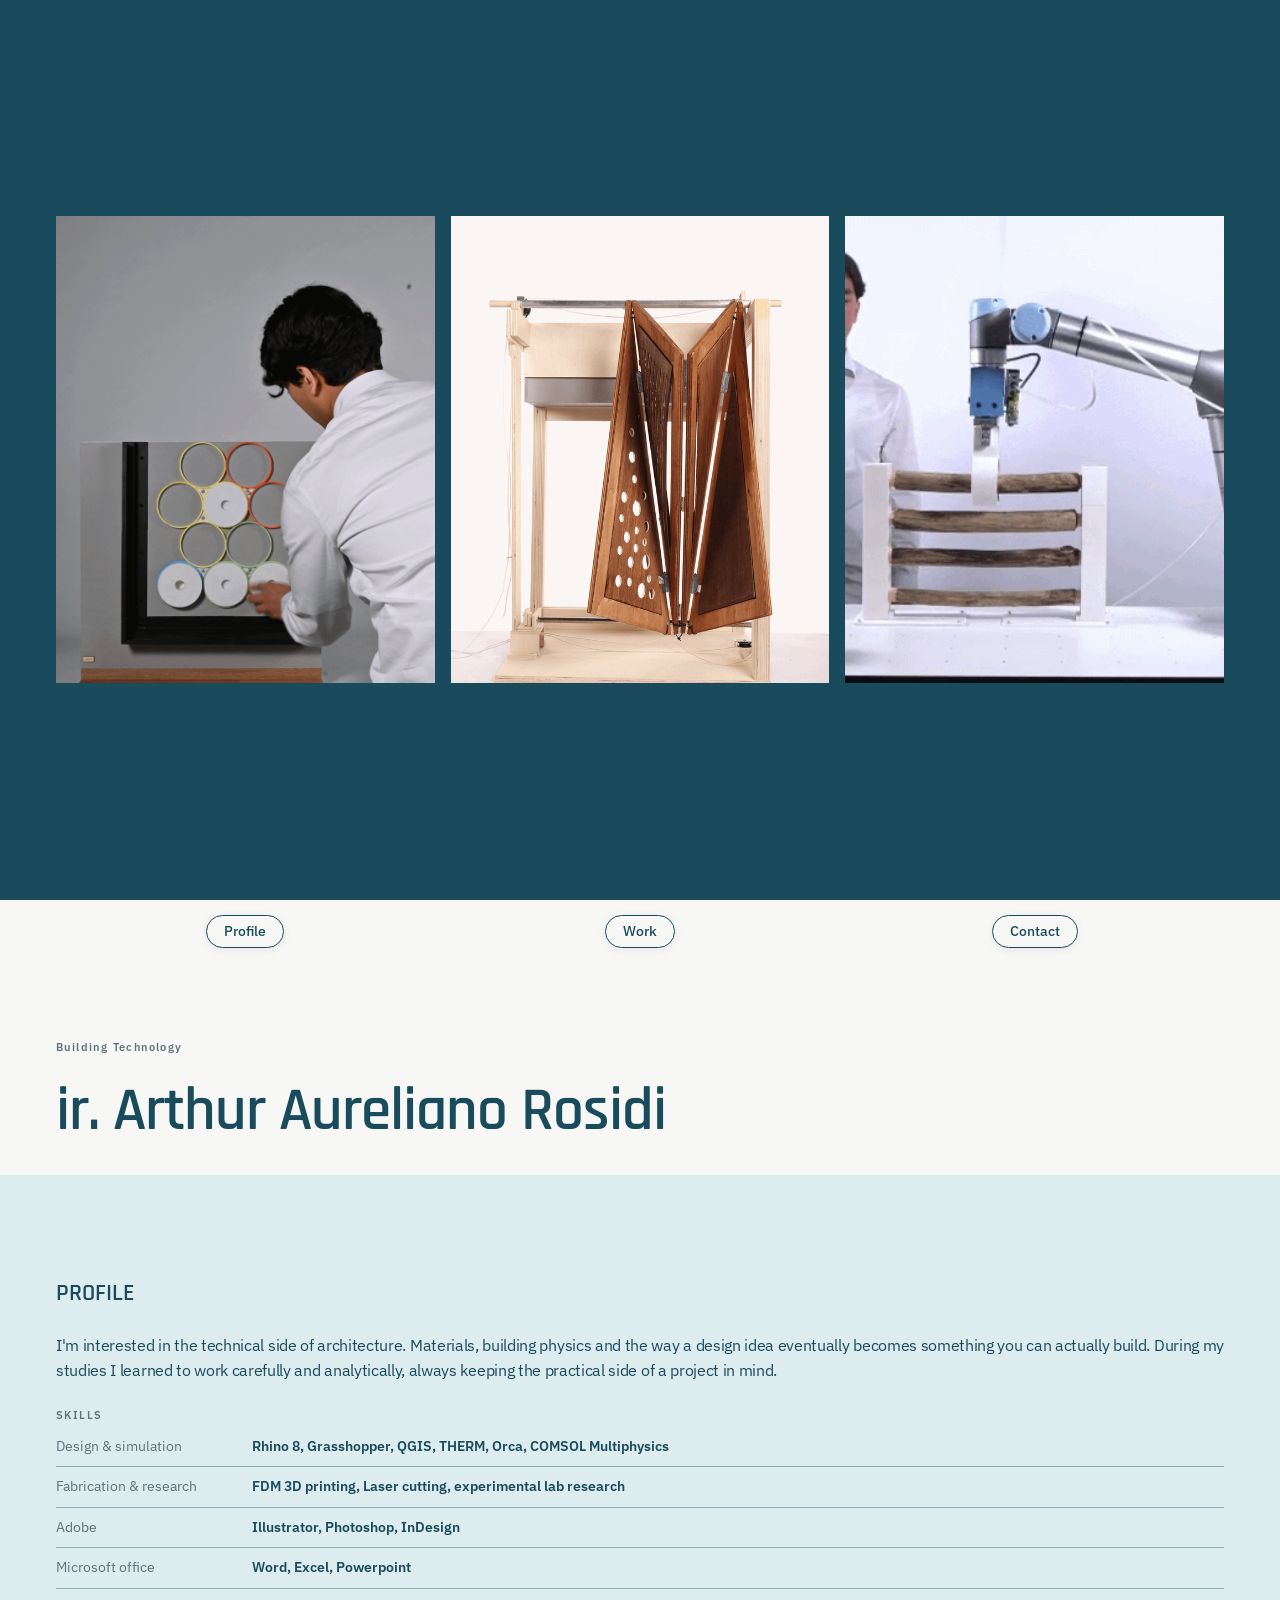
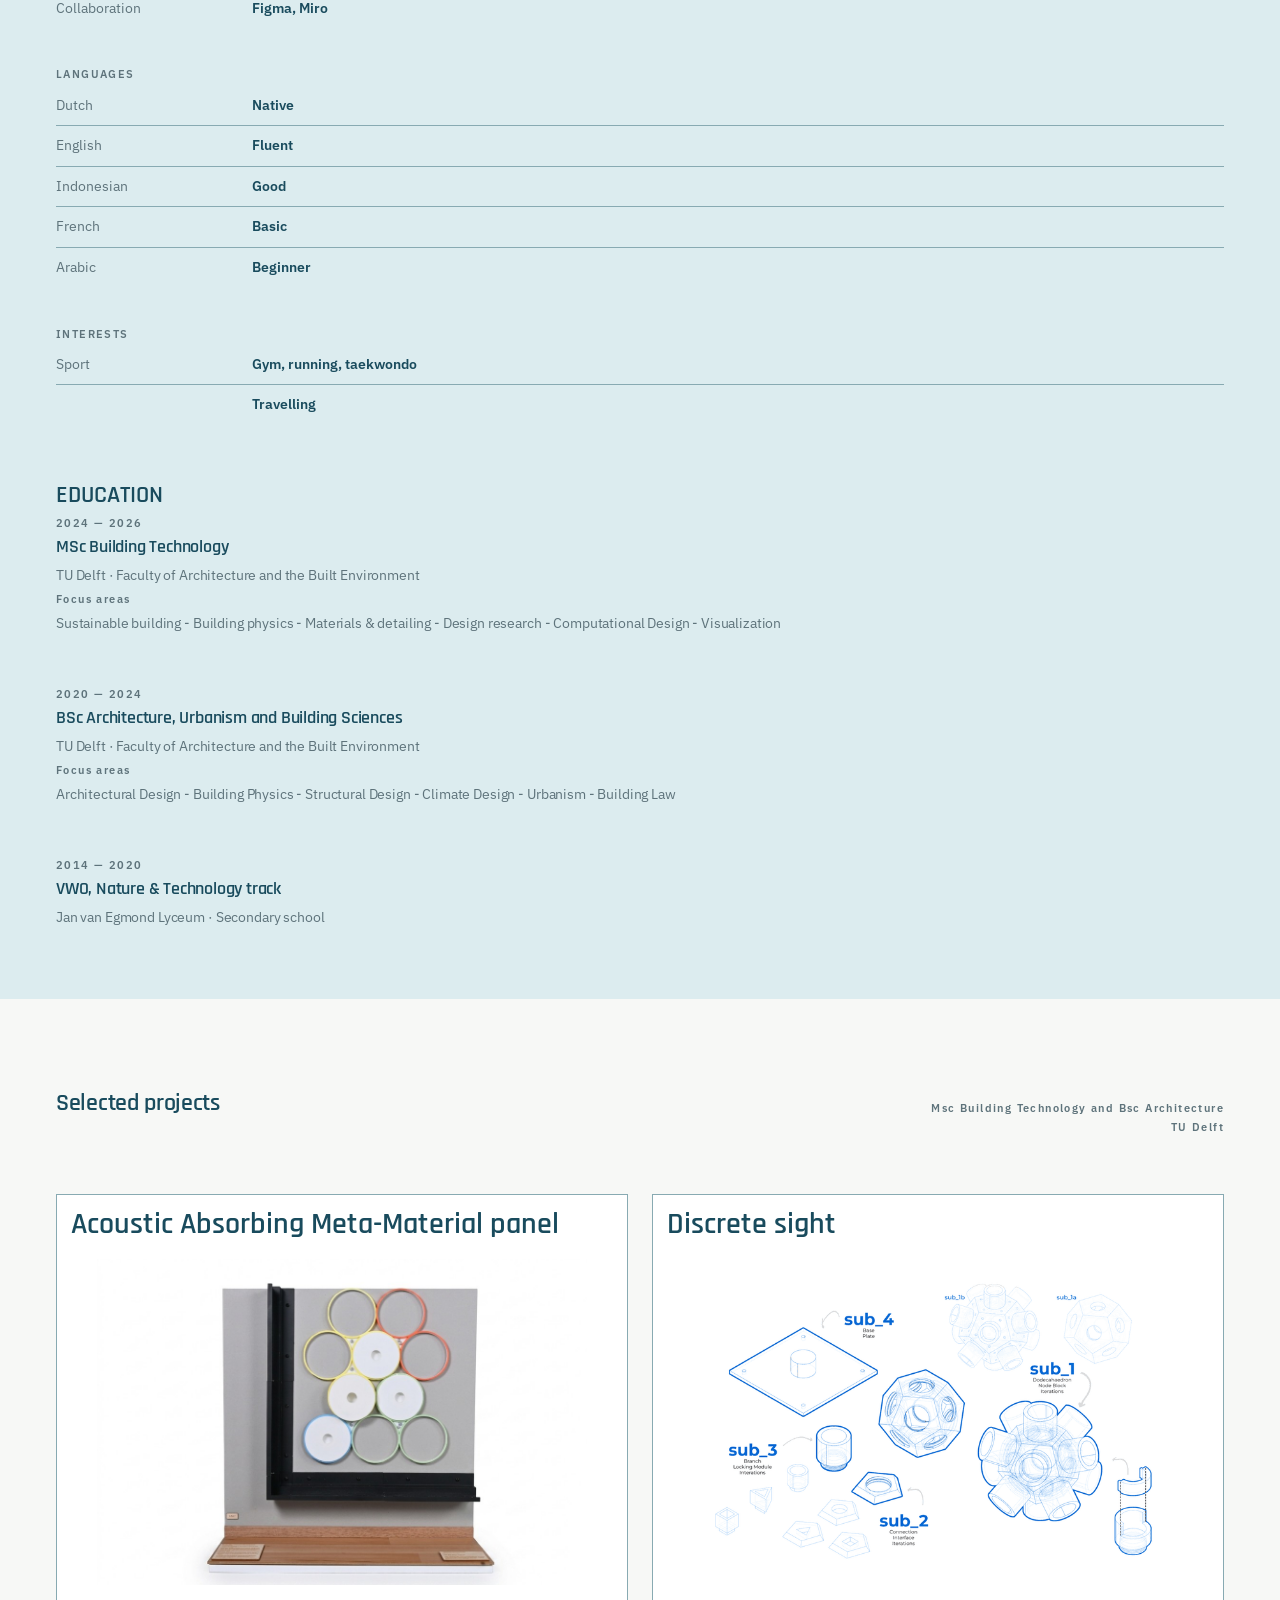
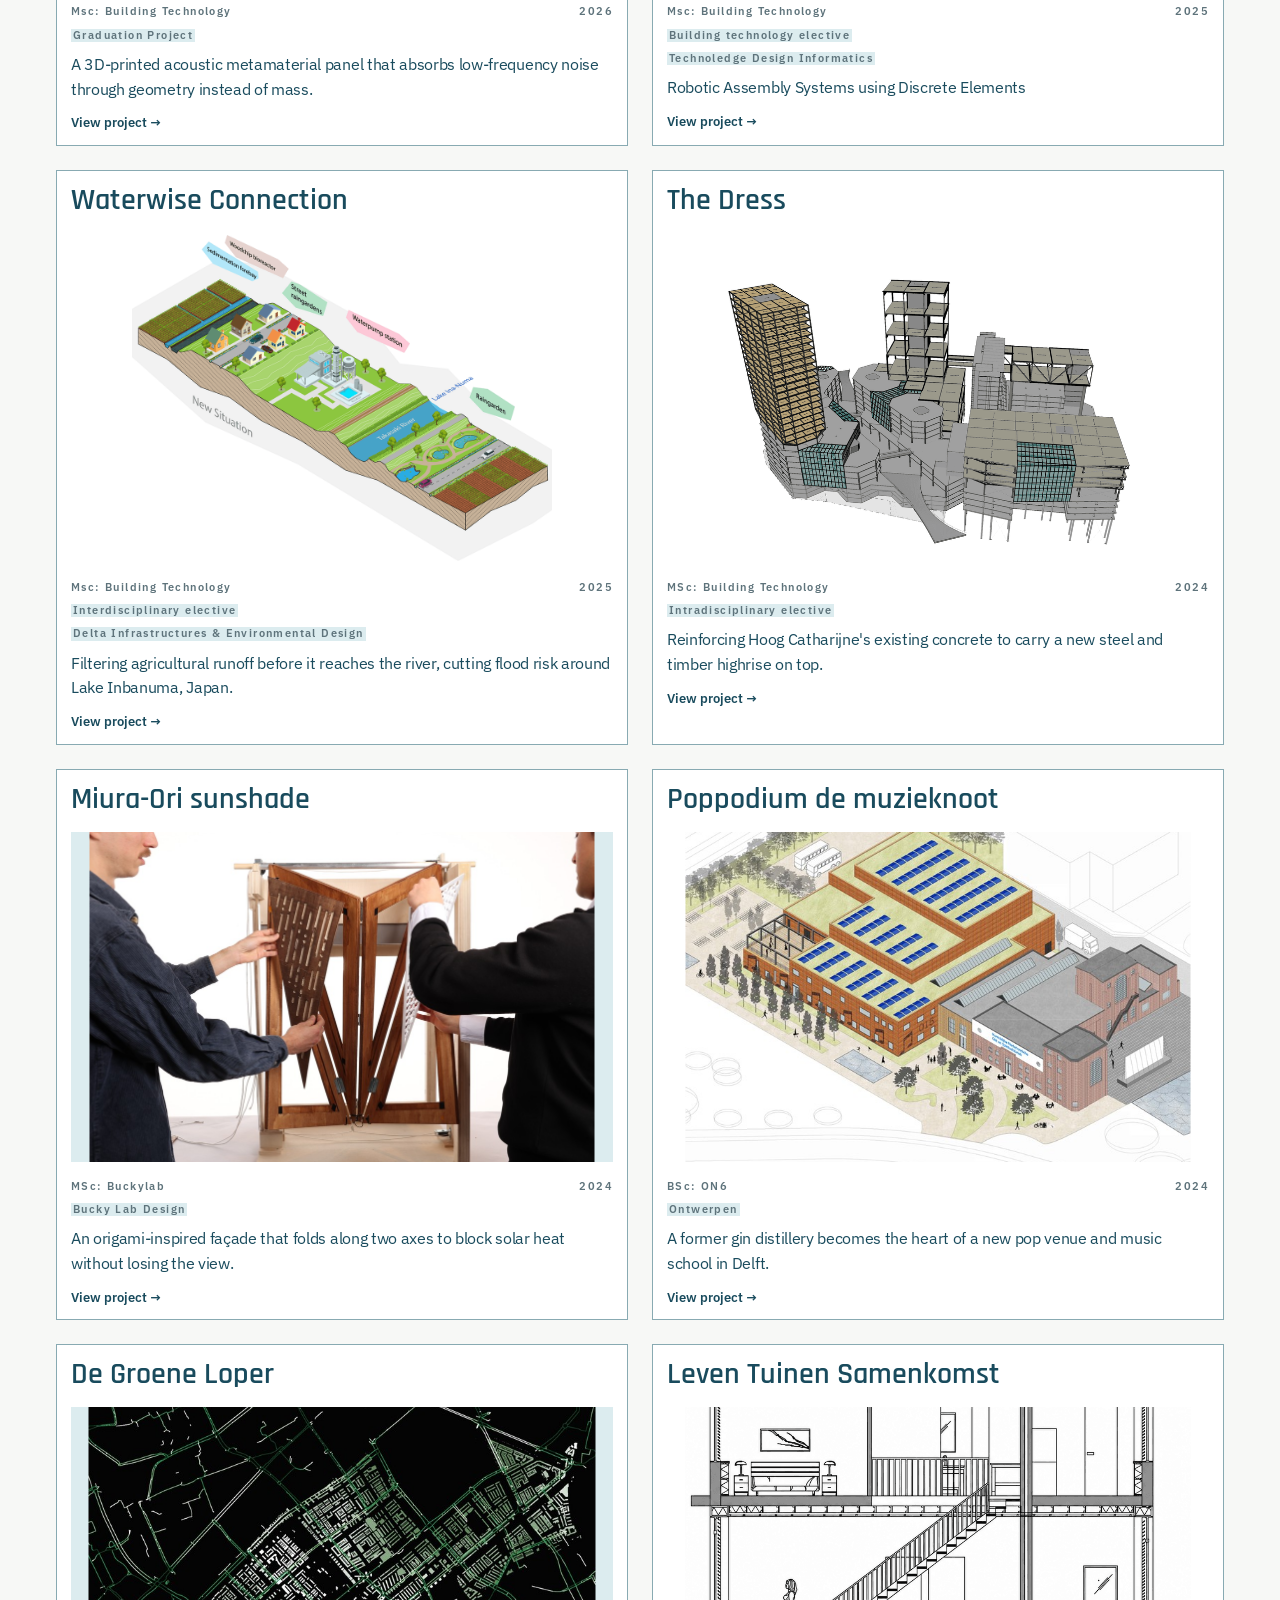
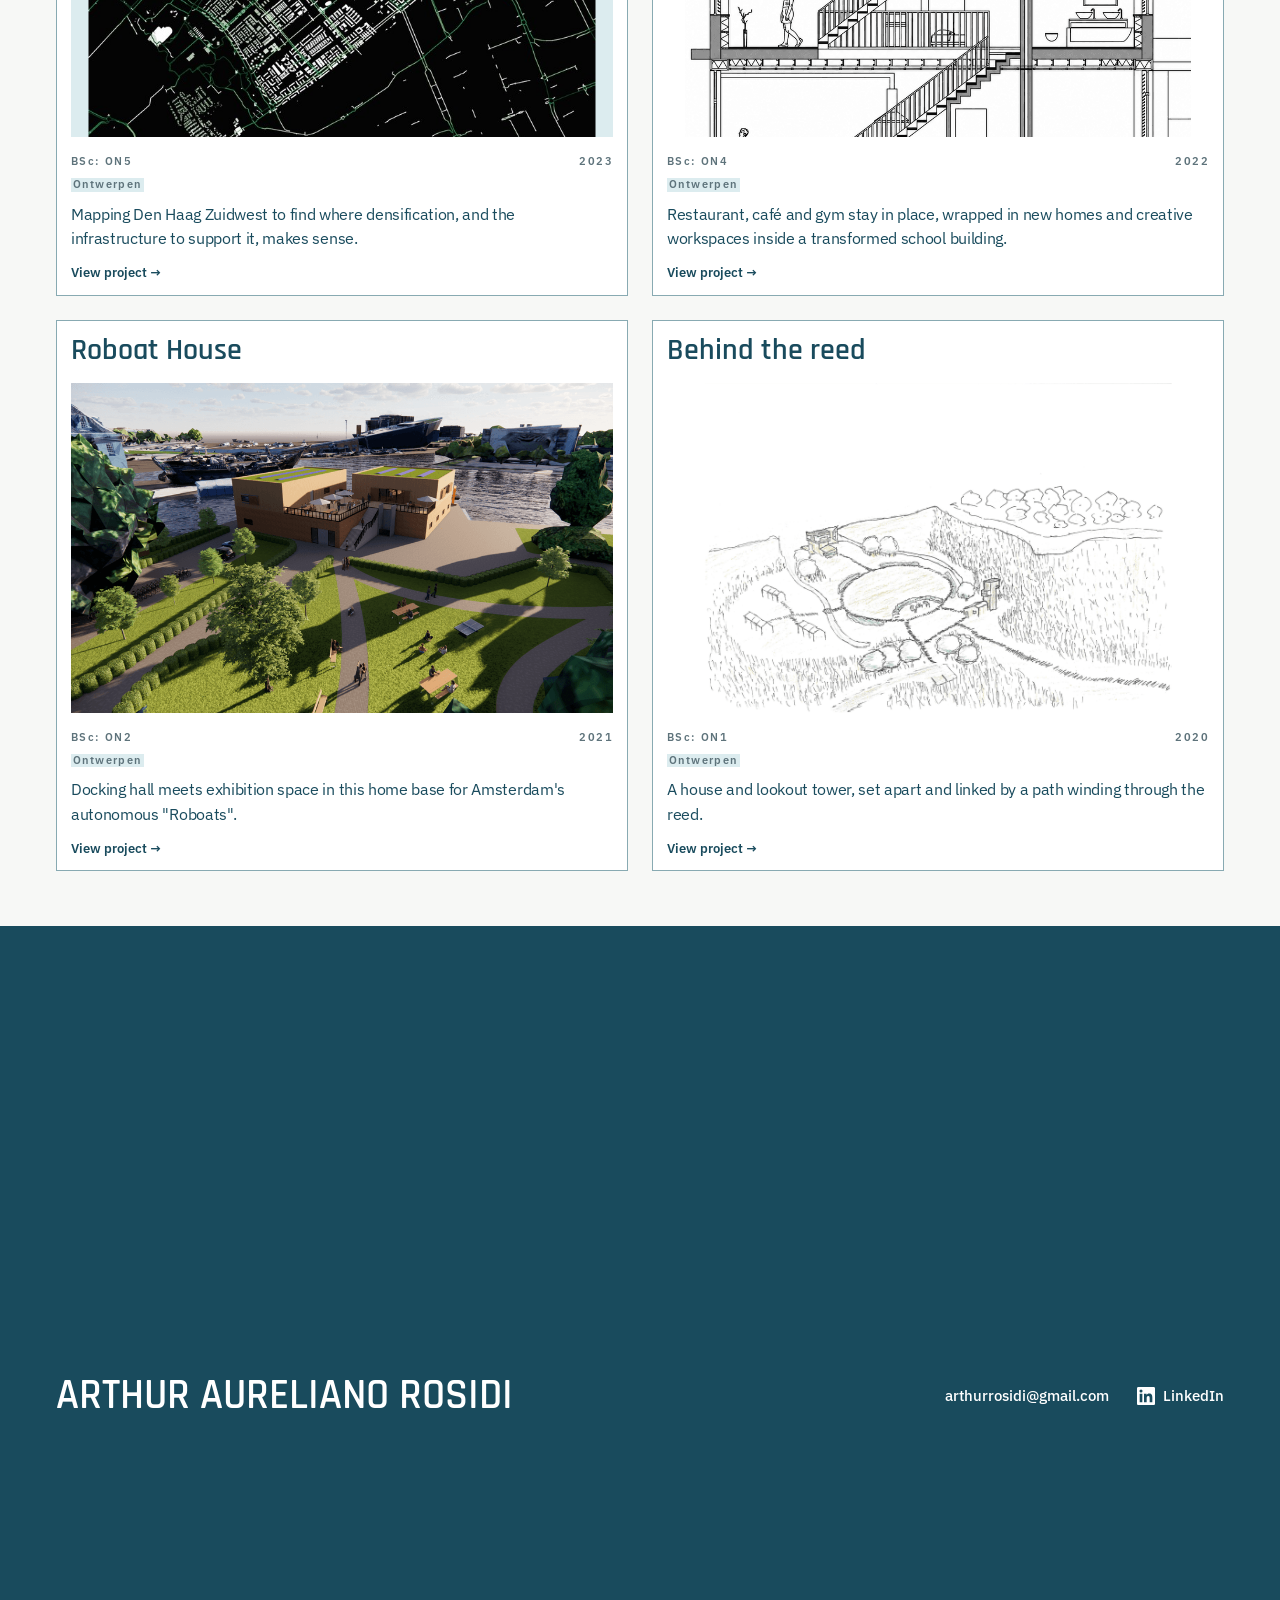
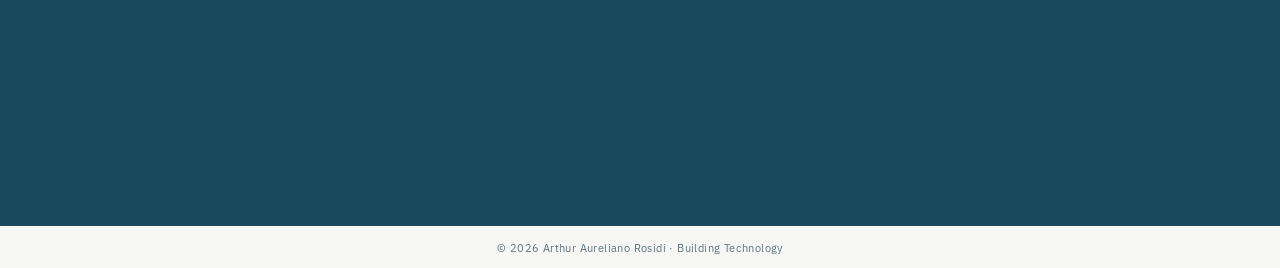
==== commit e43f4fed: "Justify running text on project pages and the profile intro Paragraphs now end in a straight right e" ====
--- a/index.html
+++ b/index.html
@@ -7,7 +7,7 @@
 <meta name="description" content="Portfolio of Arthur Aureliano Rosidi — MSc Building Technology and BSc Architecture at TU Delft. Selected work in acoustics, building physics and computational design.">
 <link rel="icon" href="assets/images/favicon.svg" type="image/svg+xml">
 <link rel="preconnect" href="https://fonts.googleapis.com"><link rel="preconnect" href="https://fonts.gstatic.com" crossorigin><link href="https://fonts.googleapis.com/css2?family=IBM+Plex+Sans:wght@400;500;600&family=Rajdhani:wght@600&display=swap" rel="stylesheet">
-<link rel="stylesheet" href="assets/css/style.css?v=20261125b">
+<link rel="stylesheet" href="assets/css/style.css?v=20261125c">
 </head>
 <body class="home">
   <section class="hero">
@@ -228,6 +228,6 @@
     </div>
   </section>
   <footer class="copyright reveal">© 2026 Arthur Aureliano Rosidi · Building Technology</footer>
-  <script src="assets/js/main.js?v=20261125b"></script>
+  <script src="assets/js/main.js?v=20261125c"></script>
 </body>
 </html>
--- a/assets/css/style.css
+++ b/assets/css/style.css
@@ -56,6 +56,14 @@
   font-size: var(--body-size);
   line-height: 1.55;
   letter-spacing: -0.02em;
+}
+/* running text forms a clean block: justified, with hyphenation so word gaps stay even */
+.lead, .content p {
+  text-align: justify;
+  text-justify: inter-word;
+  -webkit-hyphens: auto;
+  hyphens: auto;
+  hyphenate-limit-chars: 7 3 3;
 }
 
 /* ---------- Navigation (transparent bar, only the pills are visible) ---------- */
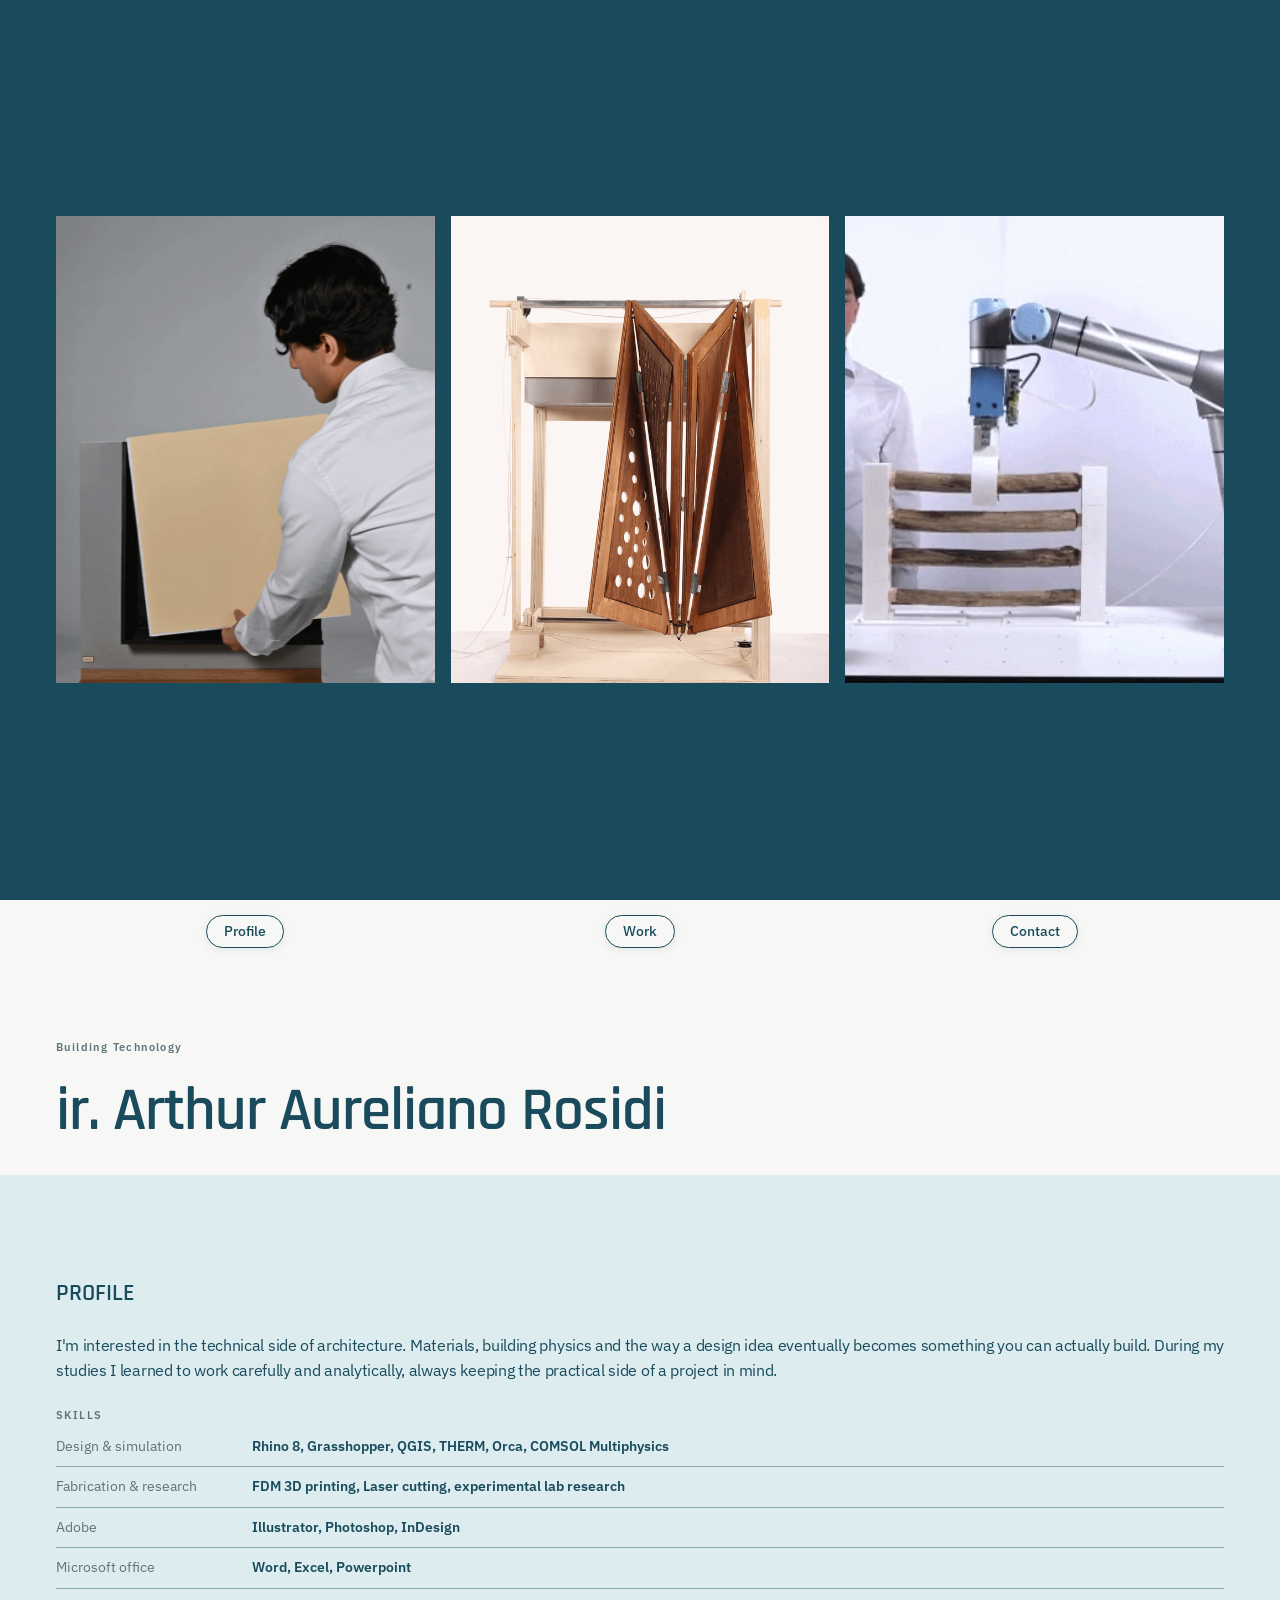
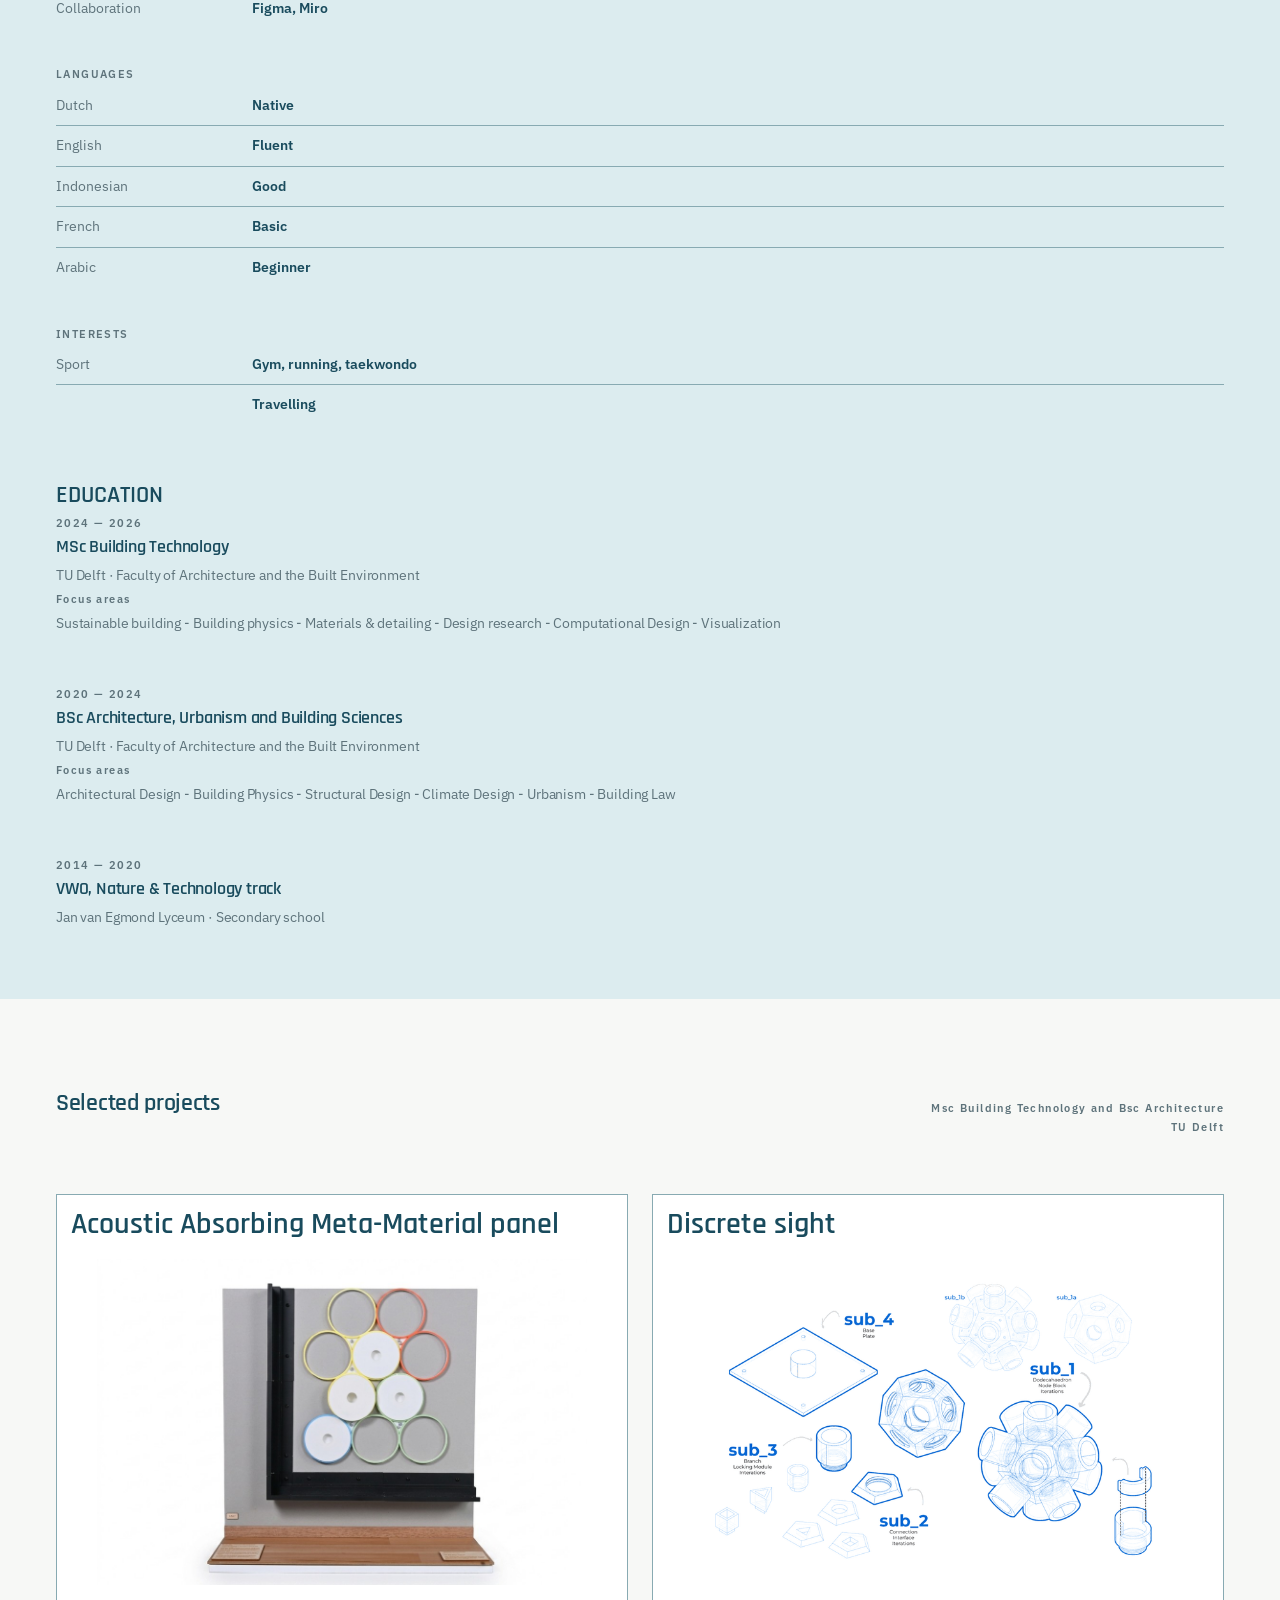
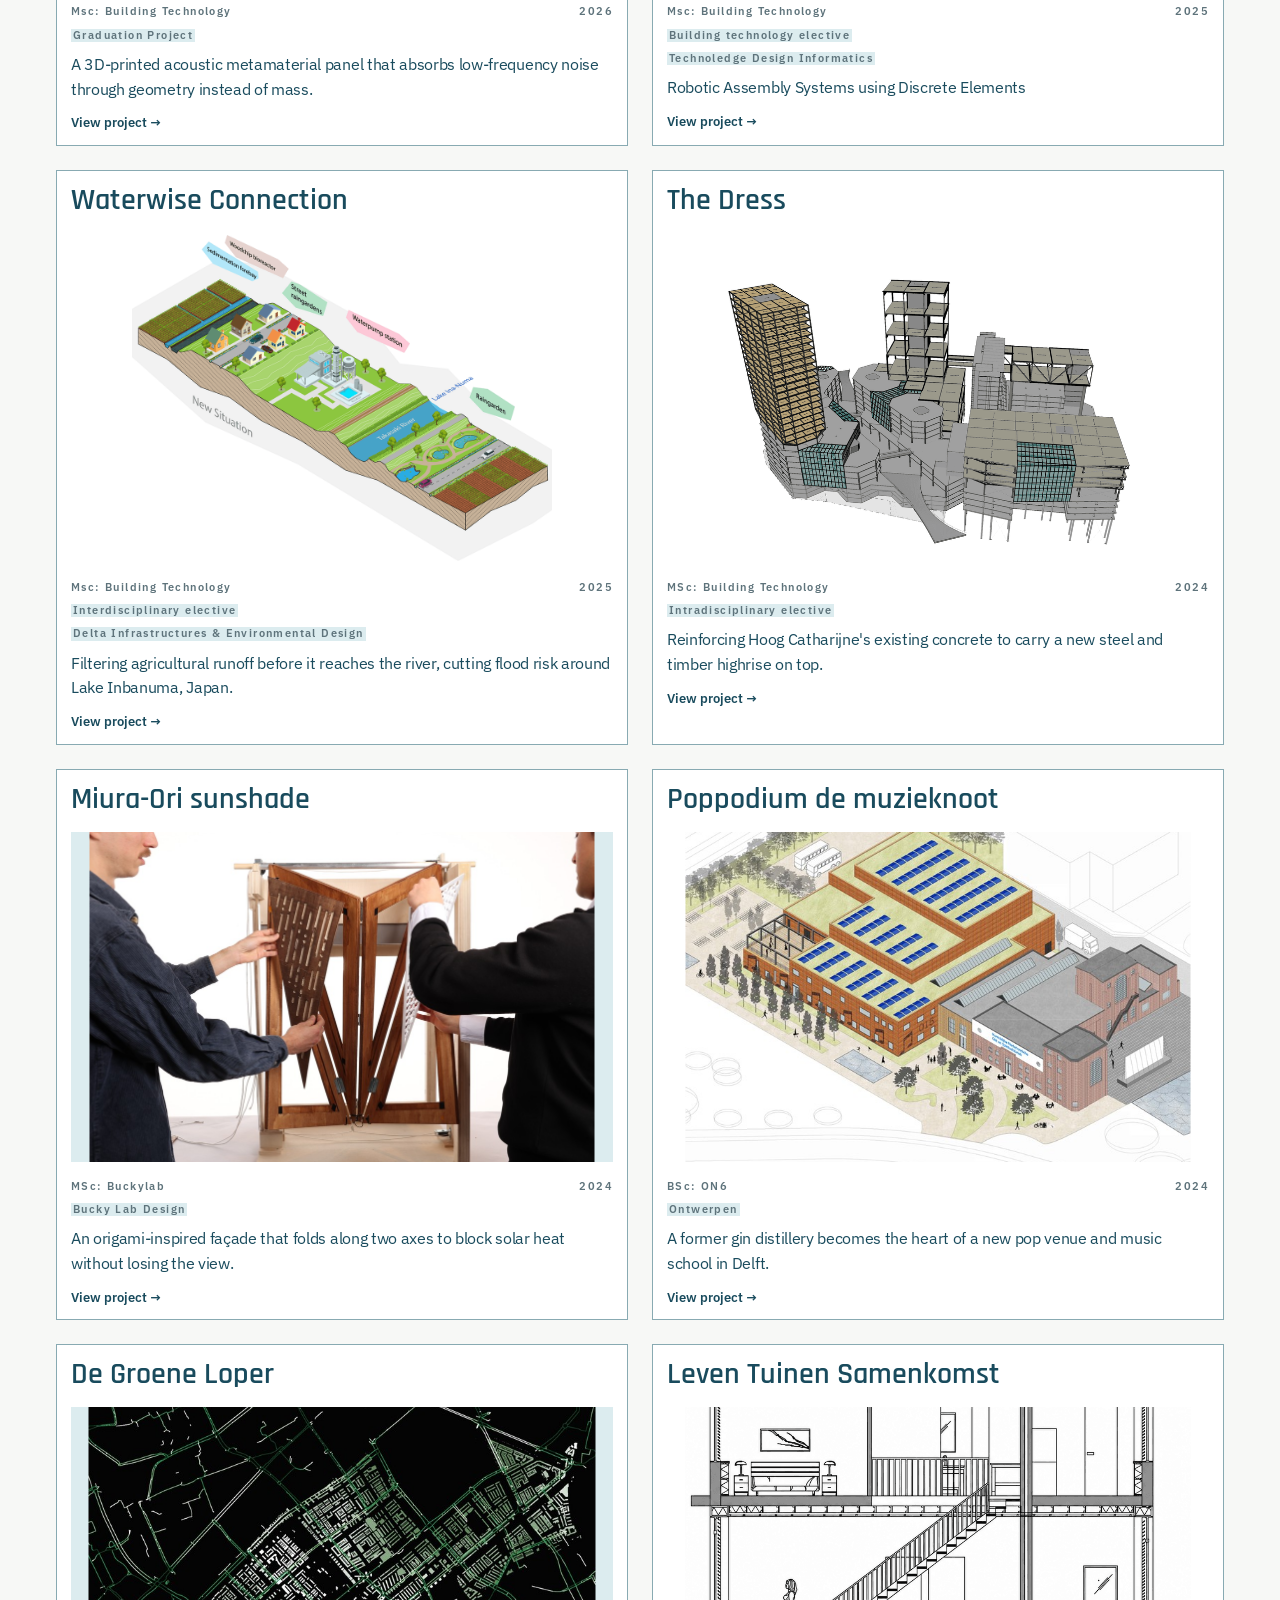
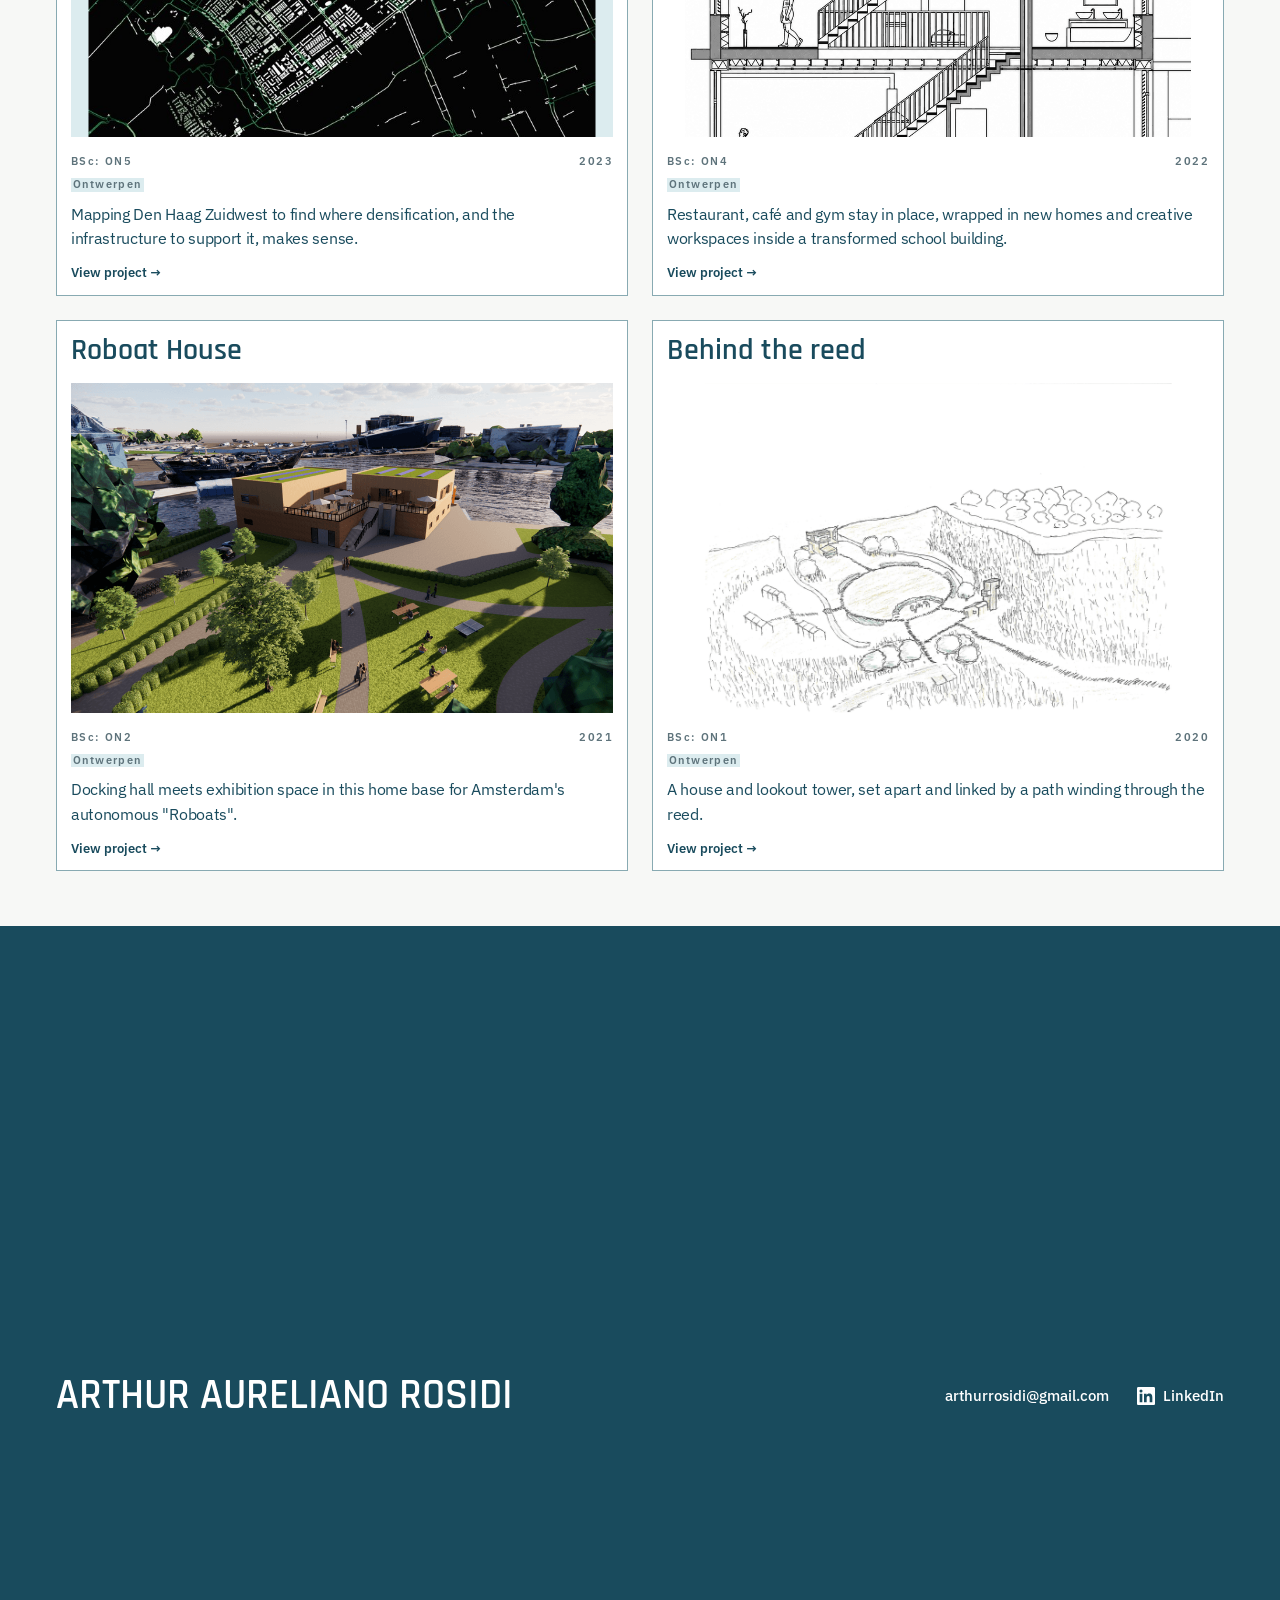
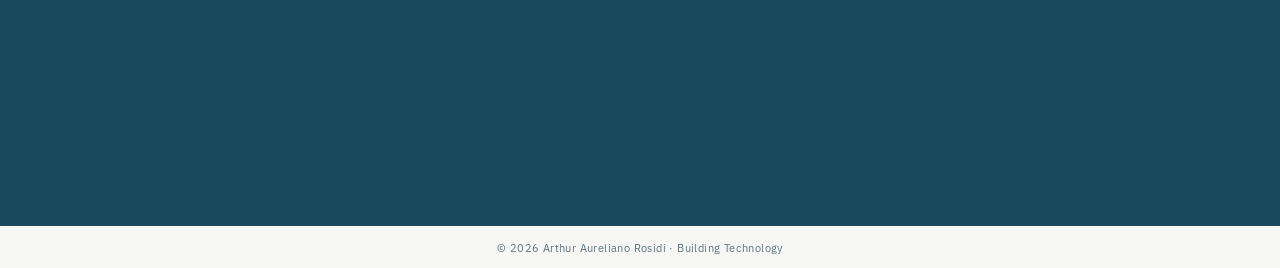
==== commit ab7f57c7: "No hyphen at line ends in justified text Turn automatic hyphenation off and keep words that already " ====
--- a/index.html
+++ b/index.html
@@ -7,7 +7,7 @@
 <meta name="description" content="Portfolio of Arthur Aureliano Rosidi — MSc Building Technology and BSc Architecture at TU Delft. Selected work in acoustics, building physics and computational design.">
 <link rel="icon" href="assets/images/favicon.svg" type="image/svg+xml">
 <link rel="preconnect" href="https://fonts.googleapis.com"><link rel="preconnect" href="https://fonts.gstatic.com" crossorigin><link href="https://fonts.googleapis.com/css2?family=IBM+Plex+Sans:wght@400;500;600&family=Rajdhani:wght@600&display=swap" rel="stylesheet">
-<link rel="stylesheet" href="assets/css/style.css?v=20261125c">
+<link rel="stylesheet" href="assets/css/style.css?v=20261125d">
 </head>
 <body class="home">
   <section class="hero">
@@ -228,6 +228,6 @@
     </div>
   </section>
   <footer class="copyright reveal">© 2026 Arthur Aureliano Rosidi · Building Technology</footer>
-  <script src="assets/js/main.js?v=20261125c"></script>
+  <script src="assets/js/main.js?v=20261125d"></script>
 </body>
 </html>
--- a/assets/css/style.css
+++ b/assets/css/style.css
@@ -57,14 +57,15 @@
   line-height: 1.55;
   letter-spacing: -0.02em;
 }
-/* running text forms a clean block: justified, with hyphenation so word gaps stay even */
+/* running text forms a clean block: justified, whole words only (no hyphen at a line end) */
 .lead, .content p {
   text-align: justify;
   text-justify: inter-word;
-  -webkit-hyphens: auto;
-  hyphens: auto;
-  hyphenate-limit-chars: 7 3 3;
-}
+  -webkit-hyphens: manual;
+  hyphens: manual;
+}
+/* words that already contain a hyphen stay on one line */
+.lead .nw, .content p .nw { white-space: nowrap; }
 
 /* ---------- Navigation (transparent bar, only the pills are visible) ---------- */
 .site-nav {
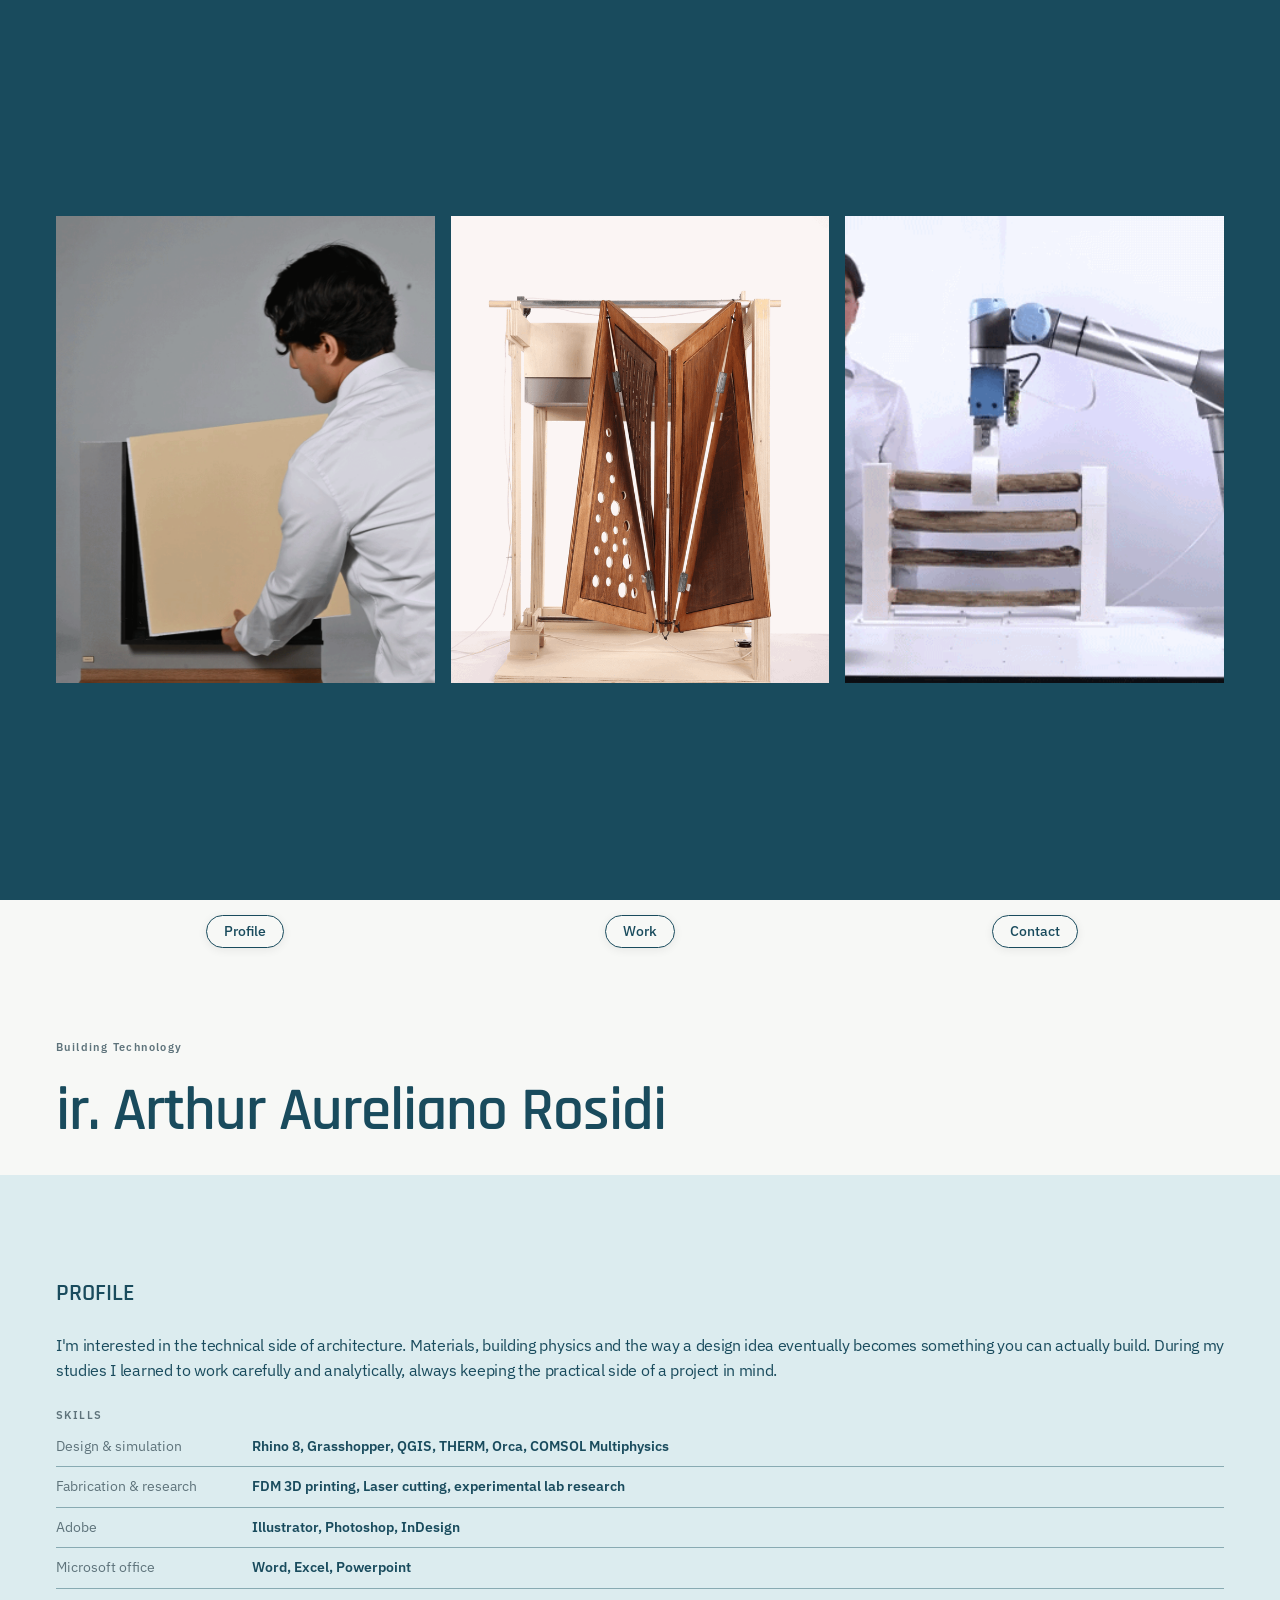
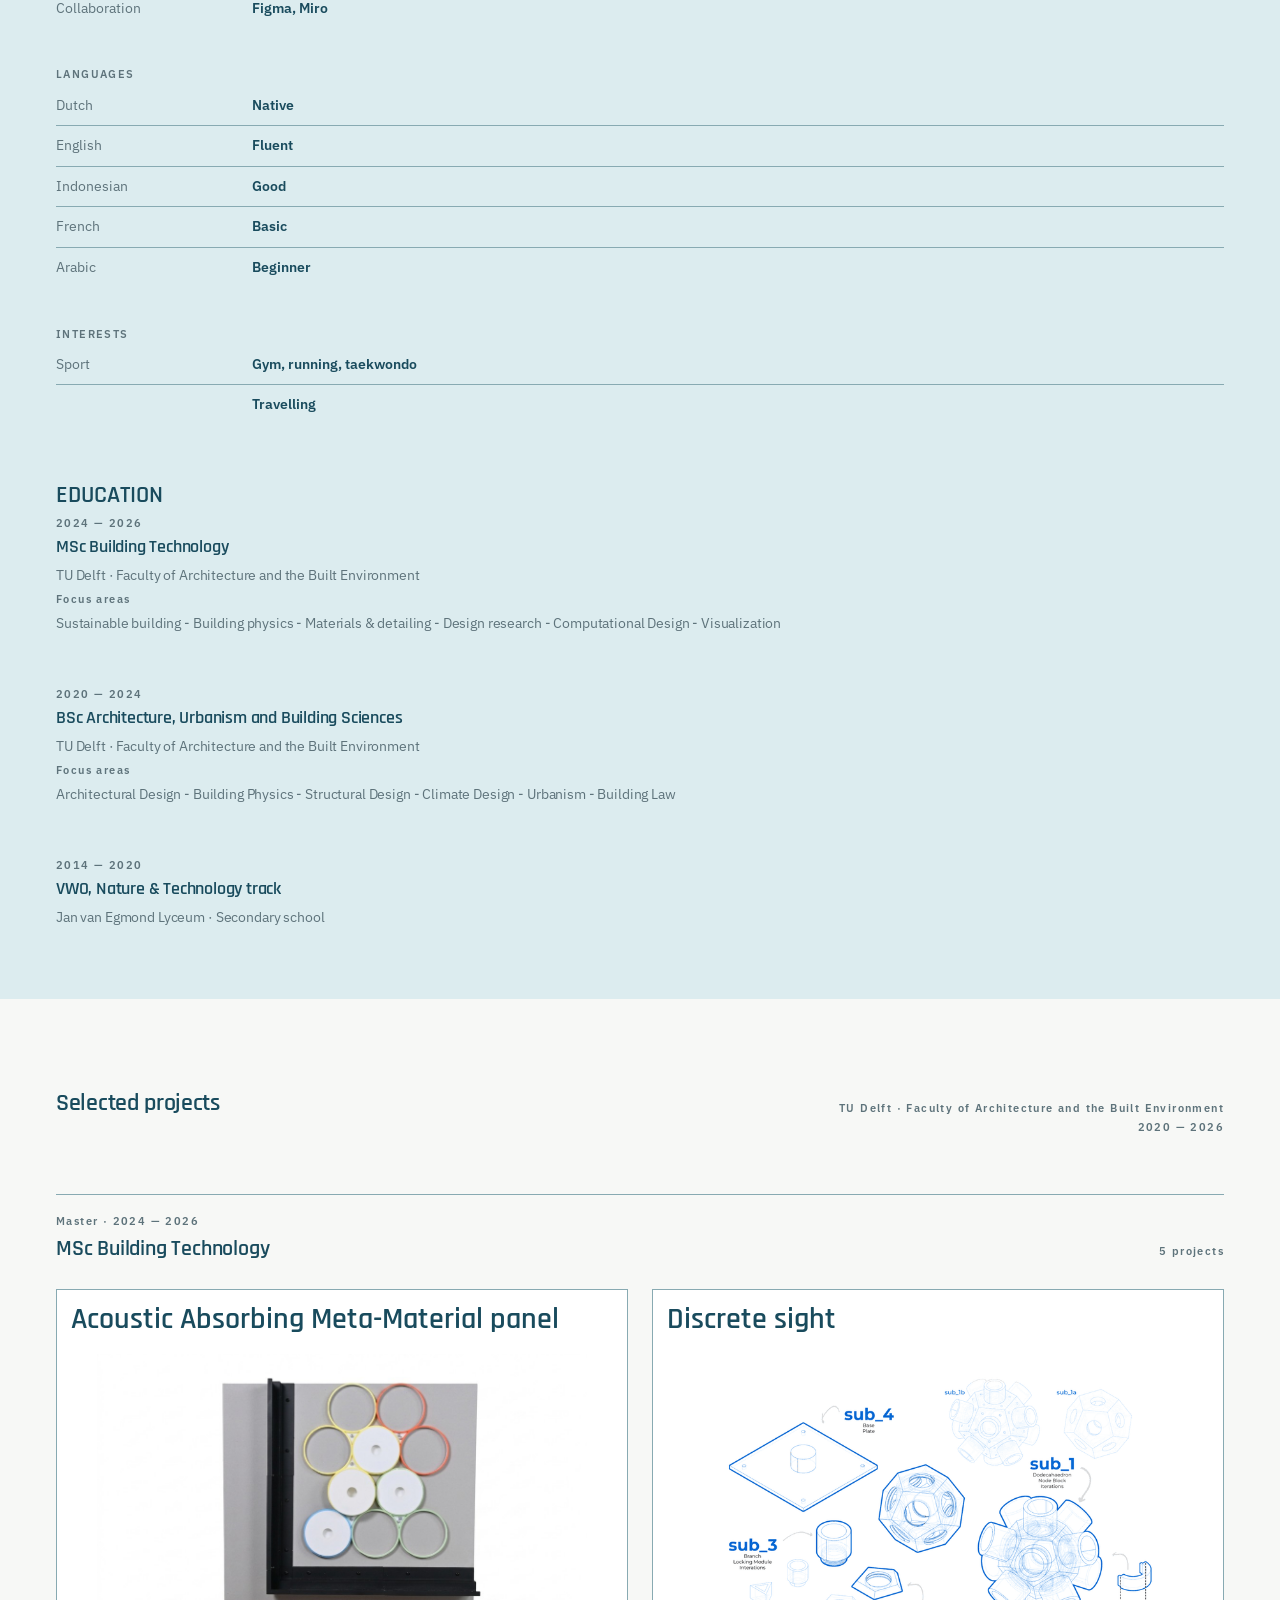
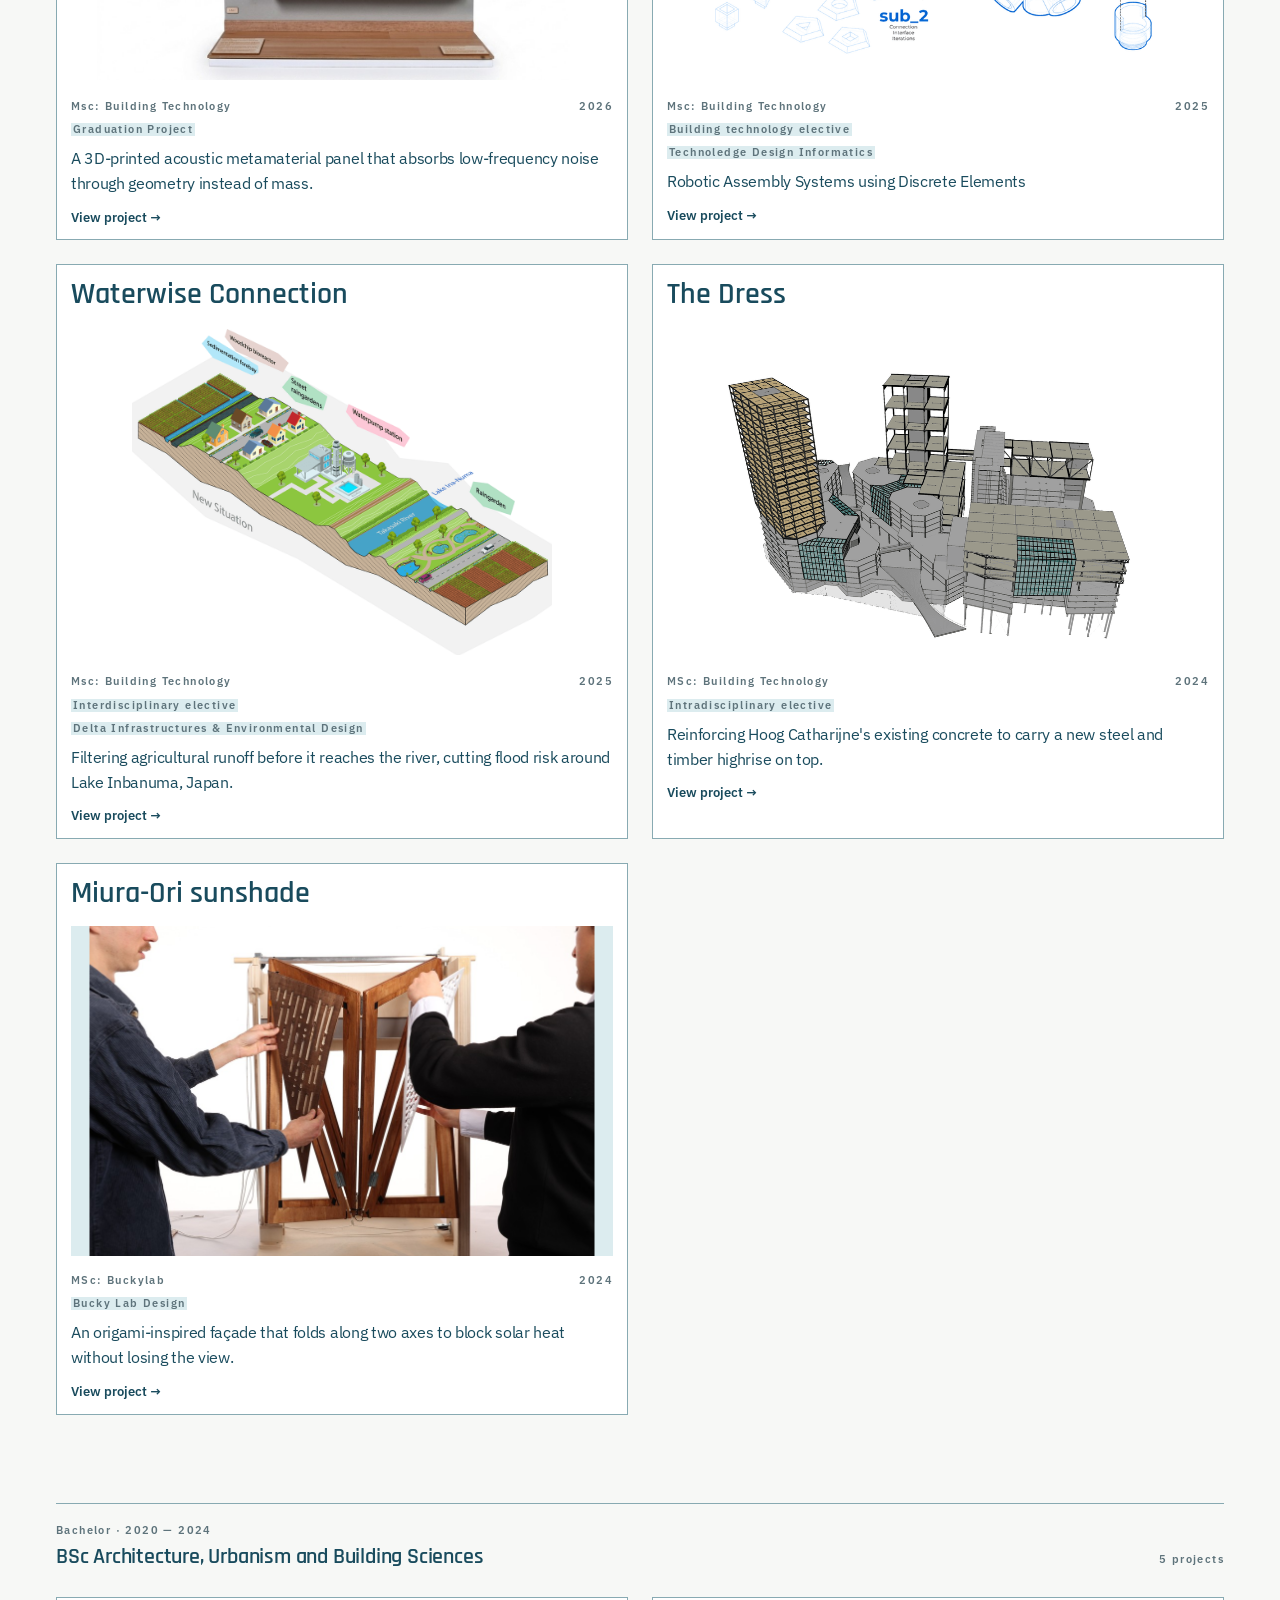
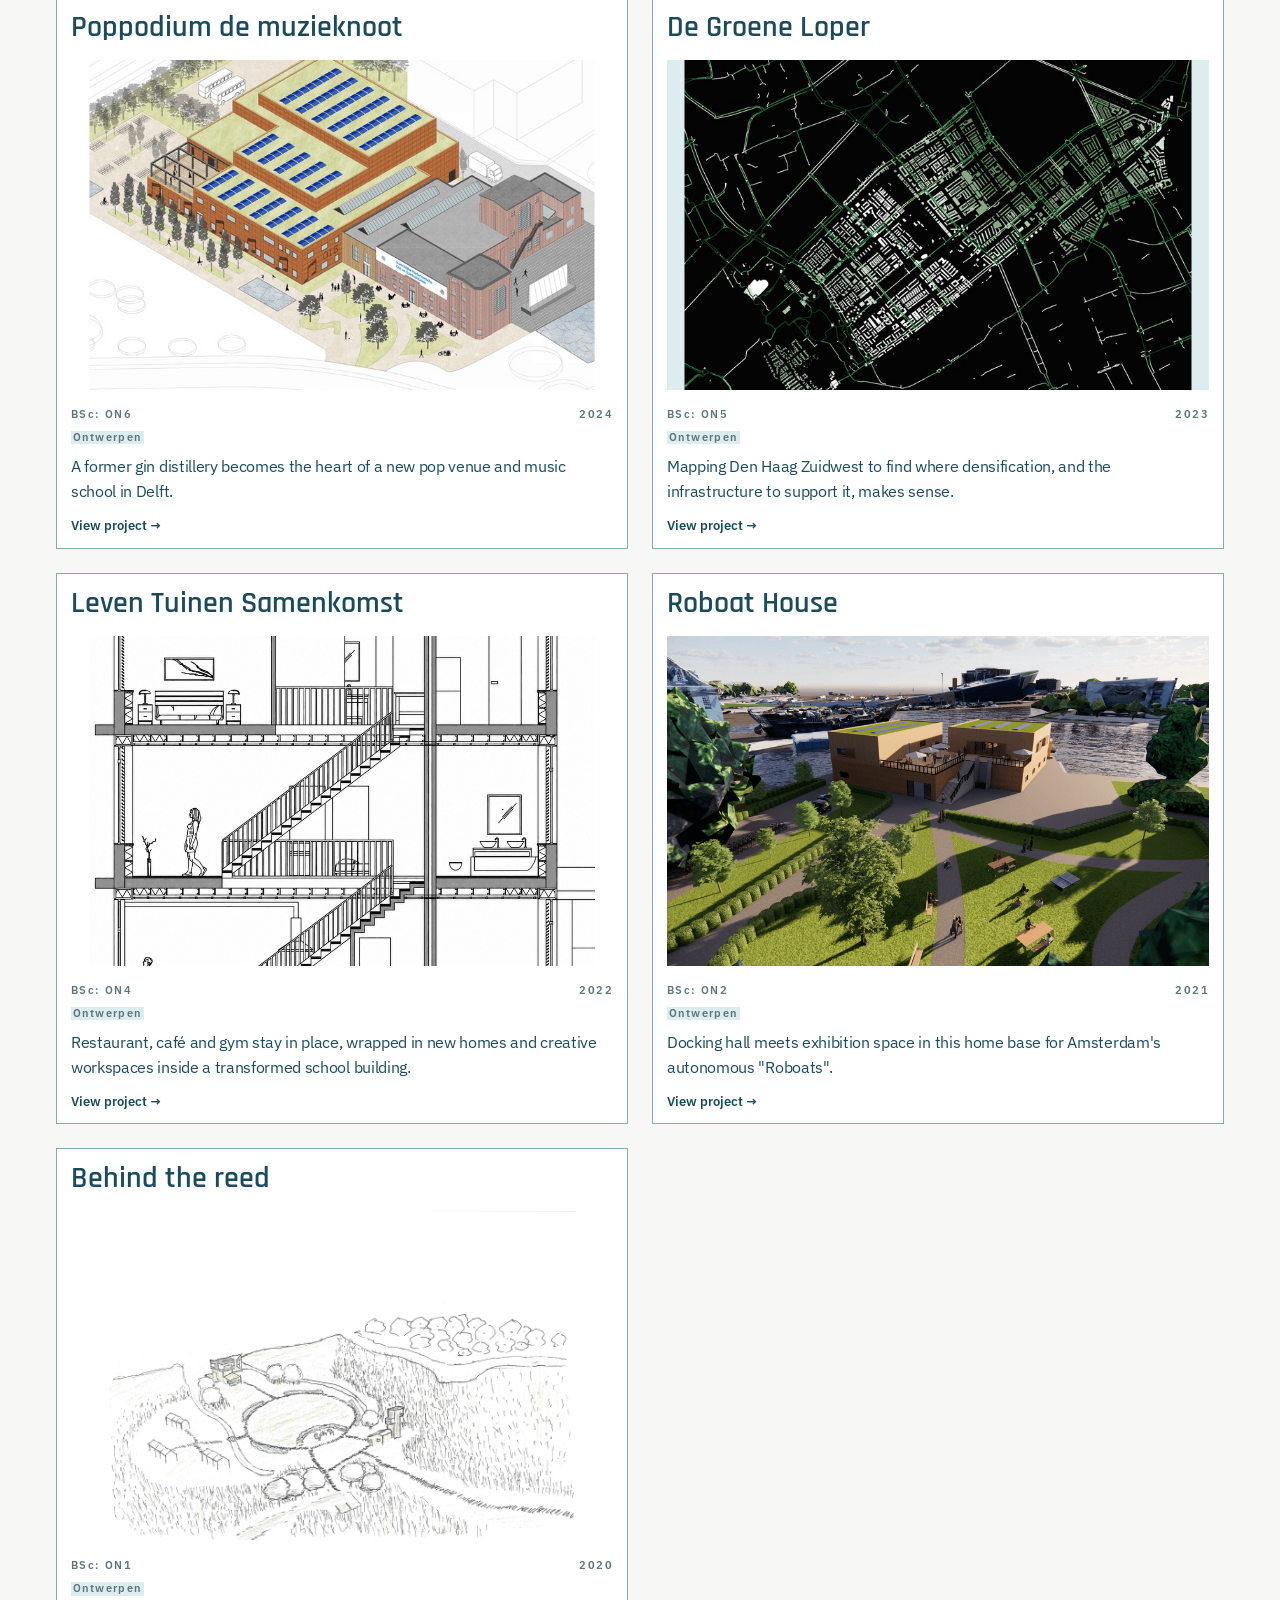
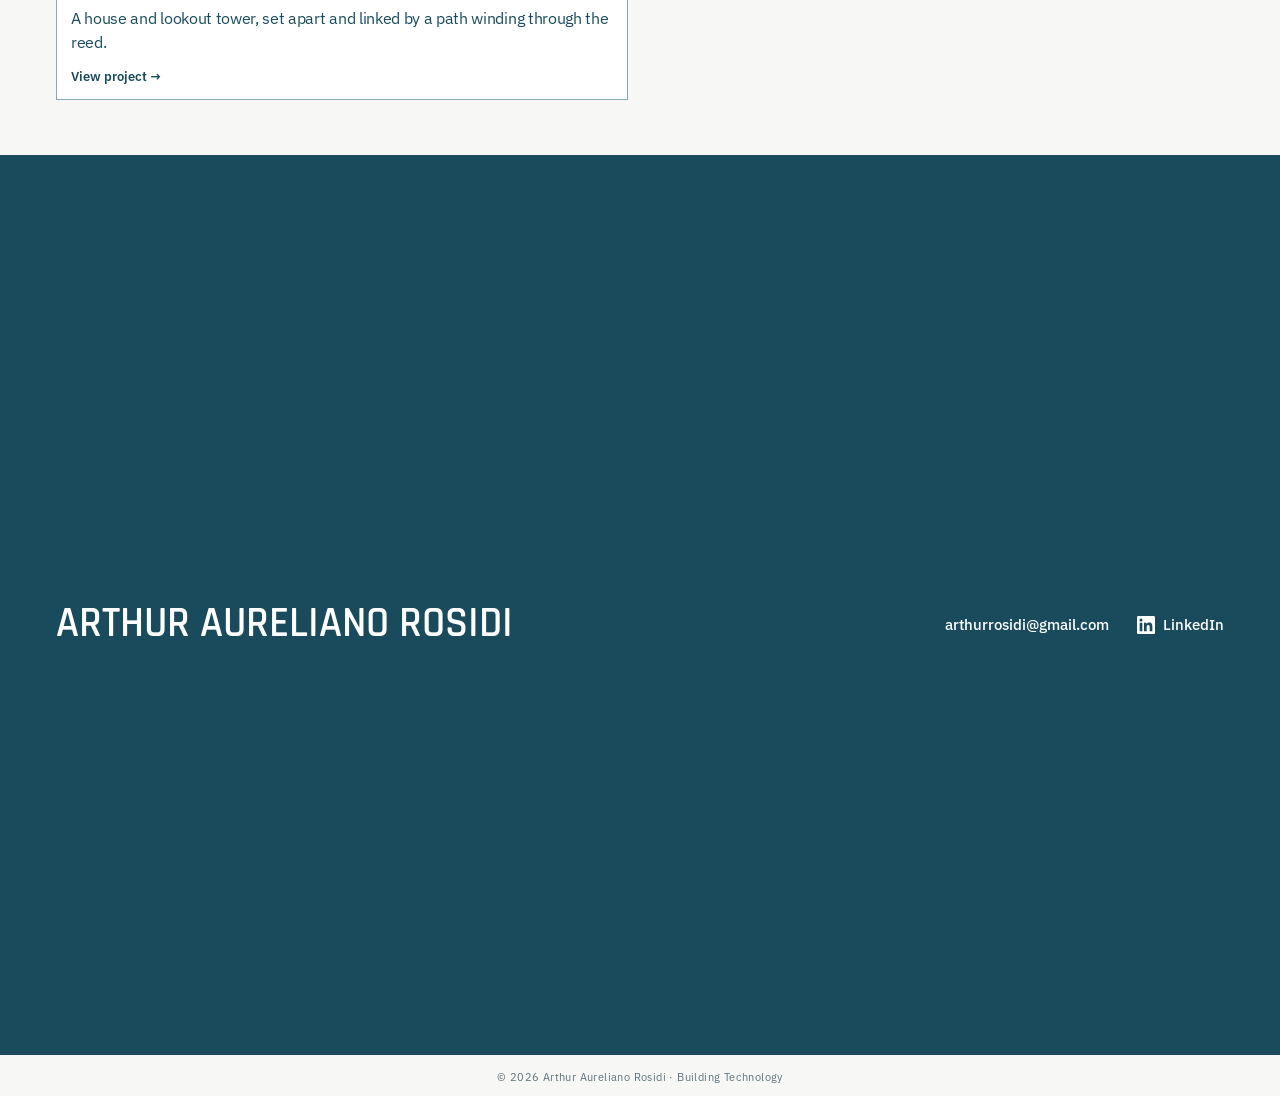
==== commit 25622ed3: "Group homepage projects into Master and Bachelor The project gallery now has two sections, each with" ====
--- a/index.html
+++ b/index.html
@@ -7,7 +7,7 @@
 <meta name="description" content="Portfolio of Arthur Aureliano Rosidi — MSc Building Technology and BSc Architecture at TU Delft. Selected work in acoustics, building physics and computational design.">
 <link rel="icon" href="assets/images/favicon.svg" type="image/svg+xml">
 <link rel="preconnect" href="https://fonts.googleapis.com"><link rel="preconnect" href="https://fonts.gstatic.com" crossorigin><link href="https://fonts.googleapis.com/css2?family=IBM+Plex+Sans:wght@400;500;600&family=Rajdhani:wght@600&display=swap" rel="stylesheet">
-<link rel="stylesheet" href="assets/css/style.css?v=20261125d">
+<link rel="stylesheet" href="assets/css/style.css?v=20261125e">
 </head>
 <body class="home">
   <section class="hero">
@@ -92,129 +92,151 @@
   <section class="work" id="work">
     <div class="work-head">
       <h2 class="work-title reveal">Selected projects</h2>
-      <div class="work-sub reveal" style="--d:.12s"><span class="label">Msc Building Technology and Bsc Architecture </span><span class="label">TU Delft </span></div>
-    </div>
-    <div class="cards">
-      <a class="card reveal" href="projects/acoustic-meta-material.html">
-        <h3 class="card-title">Acoustic Absorbing Meta-Material panel</h3>
-        <div class="card-media" style="background:#fff">
-          <img src="assets/images/7fBJmpltVy8BR4cbUfiP3MRXp0.jpg" alt="Acoustic Absorbing Meta-Material panel" loading="lazy" style="width:490px;height:326px">
-        </div>
-        <div class="card-body">
-          <div class="card-meta"><span class="label">Msc: Building Technology</span><span class="label">2026</span></div>
-          <span class="tag">Graduation Project</span>
-          <p class="card-desc">A 3D-printed acoustic metamaterial panel that absorbs low-frequency noise through geometry instead of mass.</p>
-          <span class="card-cta">View project <span aria-hidden="true">→</span></span>
-        </div>
-      </a>
-      <a class="card reveal" href="projects/discrete-sight.html">
-        <h3 class="card-title">Discrete sight</h3>
-        <div class="card-media" style="background:transparent">
-          <img src="assets/images/qv8nee1WNOs9wJjXDYlb6eWXk.png" alt="Discrete Sight" loading="lazy" style="width:653px;height:464px">
-        </div>
-        <div class="card-body">
-          <div class="card-meta"><span class="label">Msc: Building Technology </span><span class="label">2025</span></div>
-          <span class="tag">Building technology elective</span><span class="tag">Technoledge Design Informatics </span>
-          <p class="card-desc">Robotic Assembly Systems using Discrete Elements</p>
-          <span class="card-cta">View project <span aria-hidden="true">→</span></span>
-        </div>
-      </a>
-      <a class="card reveal" href="projects/waterwise-connections.html">
-        <h3 class="card-title">Waterwise Connection</h3>
-        <div class="card-media" style="background:#fff">
-          <img src="assets/images/pkbGloHwJWUfkoBATfV5LnauAas.png" alt="Waterwise Connections" loading="lazy" style="width:420px;height:326px">
-        </div>
-        <div class="card-body">
-          <div class="card-meta"><span class="label">Msc: Building Technology</span><span class="label">2025</span></div>
-          <span class="tag">Interdisciplinary elective</span><span class="tag">Delta Infrastructures &amp; Environmental Design</span>
-          <p class="card-desc">Filtering agricultural runoff before it reaches the river, cutting flood risk around Lake Inbanuma, Japan.</p>
-          <span class="card-cta">View project <span aria-hidden="true">→</span></span>
-        </div>
-      </a>
-      <a class="card reveal" href="projects/the-dress.html">
-        <h3 class="card-title">The Dress </h3>
-        <div class="card-media" style="background:transparent">
-          <img src="assets/images/UBTDMS4DJdnwbMpuq6S3fV7xK9s.png" alt="The Dress" loading="lazy" style="width:518px;height:333px">
-        </div>
-        <div class="card-body">
-          <div class="card-meta"><span class="label">MSc: Building Technology</span><span class="label">2024</span></div>
-          <span class="tag">Intradisciplinary elective</span>
-          <p class="card-desc">Reinforcing Hoog Catharijne's existing concrete to carry a new steel and timber highrise on top.</p>
-          <span class="card-cta">View project <span aria-hidden="true">→</span></span>
-        </div>
-      </a>
-      <a class="card reveal" href="projects/miura-ori-sunshadee.html">
-        <h3 class="card-title">Miura-Ori sunshade</h3>
-        <div class="card-media" style="background:#dcecef">
-          <img src="assets/images/uMo1BhstoY4Bayd4Q0uHglEWgs.jpg" alt="Miura-Ori Sunshade" loading="lazy" style="width:505px;height:340px">
-        </div>
-        <div class="card-body">
-          <div class="card-meta"><span class="label">MSc: Buckylab</span><span class="label">2024</span></div>
-          <span class="tag">Bucky Lab Design</span>
-          <p class="card-desc">An origami-inspired façade that folds along two axes to block solar heat without losing the view.</p>
-          <span class="card-cta">View project <span aria-hidden="true">→</span></span>
-        </div>
-      </a>
-      <a class="card reveal" href="projects/poppodium-de-muzieknoot.html">
-        <h3 class="card-title">Poppodium de muzieknoot</h3>
-        <div class="card-media" style="background:#fff">
-          <img src="assets/images/9X69WaiAIS9eIMvuFLGMfGyU8HY.jpg" alt="Poppodium de muzieknoot" loading="lazy" style="width:505px;height:715px">
-        </div>
-        <div class="card-body">
-          <div class="card-meta"><span class="label">BSc: ON6</span><span class="label">2024</span></div>
-          <span class="tag">Ontwerpen</span>
-          <p class="card-desc">A former gin distillery becomes the heart of a new pop venue and music school in Delft.</p>
-          <span class="card-cta">View project <span aria-hidden="true">→</span></span>
-        </div>
-      </a>
-      <a class="card reveal" href="projects/de-groene-loperr.html">
-        <h3 class="card-title">De Groene Loper</h3>
-        <div class="card-media" style="background:#dcecef">
-          <img src="assets/images/zZaEW2q6ZHelyUNDBIjQ0ZPZdTE.jpg" alt="De Groene Loper" loading="lazy" style="width:507px;height:717px">
-        </div>
-        <div class="card-body">
-          <div class="card-meta"><span class="label">BSc: ON5 </span><span class="label">2023</span></div>
-          <span class="tag">Ontwerpen</span>
-          <p class="card-desc">Mapping Den Haag Zuidwest to find where densification, and the infrastructure to support it, makes sense.</p>
-          <span class="card-cta">View project <span aria-hidden="true">→</span></span>
-        </div>
-      </a>
-      <a class="card reveal" href="projects/leven-tuinen-samenkomstt.html">
-        <h3 class="card-title">Leven Tuinen Samenkomst</h3>
-        <div class="card-media" style="background:#fff">
-          <img src="assets/images/vIVxRtzJwzxtqP8382pmiDGzQ.png" alt="Leven Tuinen Samenkomst" loading="lazy" style="width:506px;height:565px">
-        </div>
-        <div class="card-body">
-          <div class="card-meta"><span class="label">BSc: ON4</span><span class="label">2022 </span></div>
-          <span class="tag">Ontwerpen</span>
-          <p class="card-desc">Restaurant, café and gym stay in place, wrapped in new homes and creative workspaces inside a transformed school building.</p>
-          <span class="card-cta">View project <span aria-hidden="true">→</span></span>
-        </div>
-      </a>
-      <a class="card reveal" href="projects/roboat-housee.html">
-        <h3 class="card-title">Roboat House</h3>
-        <div class="card-media" style="background:#fff">
-          <img src="assets/images/58lxfVfCEHOkUHSlNaOJWX6t44.png" alt="Roboat House" loading="lazy" style="width:597px;height:336px">
-        </div>
-        <div class="card-body">
-          <div class="card-meta"><span class="label">BSc: ON2</span><span class="label">2021</span></div>
-          <span class="tag">Ontwerpen</span>
-          <p class="card-desc">Docking hall meets exhibition space in this home base for Amsterdam's autonomous "Roboats".</p>
-          <span class="card-cta">View project <span aria-hidden="true">→</span></span>
-        </div>
-      </a>
-      <a class="card reveal" href="projects/behind-the-reedd.html">
-        <h3 class="card-title">Behind the reed</h3>
-        <div class="card-media" style="background:#fff">
-          <img class="rot-left" src="assets/images/aWGSWt3ixAJpZRjWHV5mUtsrsbQ.png" alt="Behind the reed" loading="lazy">
-        </div>
-        <div class="card-body">
-          <div class="card-meta"><span class="label">BSc: ON1</span><span class="label">2020</span></div>
-          <span class="tag">Ontwerpen</span>
-          <p class="card-desc">A house and lookout tower, set apart and linked by a path winding through the reed.</p>
-          <span class="card-cta">View project <span aria-hidden="true">→</span></span>
-        </div>
-      </a>
+      <div class="work-sub reveal" style="--d:.12s"><span class="label">TU Delft · Faculty of Architecture and the Built Environment</span><span class="label">2020 — 2026</span></div>
+    </div>
+
+    <div class="work-group" aria-labelledby="group-msc">
+      <div class="group-head reveal">
+        <div class="group-name">
+          <span class="label">Master · 2024 — 2026</span>
+          <h3 class="group-title" id="group-msc">MSc Building Technology</h3>
+        </div>
+        <span class="label group-count">5 projects</span>
+      </div>
+      <div class="cards">
+        <a class="card reveal" href="projects/acoustic-meta-material.html">
+          <h3 class="card-title">Acoustic Absorbing Meta-Material panel</h3>
+          <div class="card-media" style="background:#fff">
+            <img src="assets/images/7fBJmpltVy8BR4cbUfiP3MRXp0.jpg" alt="Acoustic Absorbing Meta-Material panel" loading="lazy" style="width:490px;height:326px">
+          </div>
+          <div class="card-body">
+            <div class="card-meta"><span class="label">Msc: Building Technology</span><span class="label">2026</span></div>
+            <span class="tag">Graduation Project</span>
+            <p class="card-desc">A 3D-printed acoustic metamaterial panel that absorbs low-frequency noise through geometry instead of mass.</p>
+            <span class="card-cta">View project <span aria-hidden="true">→</span></span>
+          </div>
+        </a>
+        <a class="card reveal" href="projects/discrete-sight.html">
+          <h3 class="card-title">Discrete sight</h3>
+          <div class="card-media" style="background:transparent">
+            <img src="assets/images/qv8nee1WNOs9wJjXDYlb6eWXk.png" alt="Discrete Sight" loading="lazy" style="width:653px;height:464px">
+          </div>
+          <div class="card-body">
+            <div class="card-meta"><span class="label">Msc: Building Technology </span><span class="label">2025</span></div>
+            <span class="tag">Building technology elective</span><span class="tag">Technoledge Design Informatics </span>
+            <p class="card-desc">Robotic Assembly Systems using Discrete Elements</p>
+            <span class="card-cta">View project <span aria-hidden="true">→</span></span>
+          </div>
+        </a>
+        <a class="card reveal" href="projects/waterwise-connections.html">
+          <h3 class="card-title">Waterwise Connection</h3>
+          <div class="card-media" style="background:#fff">
+            <img src="assets/images/pkbGloHwJWUfkoBATfV5LnauAas.png" alt="Waterwise Connections" loading="lazy" style="width:420px;height:326px">
+          </div>
+          <div class="card-body">
+            <div class="card-meta"><span class="label">Msc: Building Technology</span><span class="label">2025</span></div>
+            <span class="tag">Interdisciplinary elective</span><span class="tag">Delta Infrastructures &amp; Environmental Design</span>
+            <p class="card-desc">Filtering agricultural runoff before it reaches the river, cutting flood risk around Lake Inbanuma, Japan.</p>
+            <span class="card-cta">View project <span aria-hidden="true">→</span></span>
+          </div>
+        </a>
+        <a class="card reveal" href="projects/the-dress.html">
+          <h3 class="card-title">The Dress </h3>
+          <div class="card-media" style="background:transparent">
+            <img src="assets/images/UBTDMS4DJdnwbMpuq6S3fV7xK9s.png" alt="The Dress" loading="lazy" style="width:518px;height:333px">
+          </div>
+          <div class="card-body">
+            <div class="card-meta"><span class="label">MSc: Building Technology</span><span class="label">2024</span></div>
+            <span class="tag">Intradisciplinary elective</span>
+            <p class="card-desc">Reinforcing Hoog Catharijne's existing concrete to carry a new steel and timber highrise on top.</p>
+            <span class="card-cta">View project <span aria-hidden="true">→</span></span>
+          </div>
+        </a>
+        <a class="card reveal" href="projects/miura-ori-sunshadee.html">
+          <h3 class="card-title">Miura-Ori sunshade</h3>
+          <div class="card-media" style="background:#dcecef">
+            <img src="assets/images/uMo1BhstoY4Bayd4Q0uHglEWgs.jpg" alt="Miura-Ori Sunshade" loading="lazy" style="width:505px;height:340px">
+          </div>
+          <div class="card-body">
+            <div class="card-meta"><span class="label">MSc: Buckylab</span><span class="label">2024</span></div>
+            <span class="tag">Bucky Lab Design</span>
+            <p class="card-desc">An origami-inspired façade that folds along two axes to block solar heat without losing the view.</p>
+            <span class="card-cta">View project <span aria-hidden="true">→</span></span>
+          </div>
+        </a>
+      </div>
+    </div>
+
+    <div class="work-group" aria-labelledby="group-bsc">
+      <div class="group-head reveal">
+        <div class="group-name">
+          <span class="label">Bachelor · 2020 — 2024</span>
+          <h3 class="group-title" id="group-bsc">BSc Architecture, Urbanism and Building Sciences</h3>
+        </div>
+        <span class="label group-count">5 projects</span>
+      </div>
+      <div class="cards">
+        <a class="card reveal" href="projects/poppodium-de-muzieknoot.html">
+          <h3 class="card-title">Poppodium de muzieknoot</h3>
+          <div class="card-media" style="background:#fff">
+            <img src="assets/images/9X69WaiAIS9eIMvuFLGMfGyU8HY.jpg" alt="Poppodium de muzieknoot" loading="lazy" style="width:505px;height:715px">
+          </div>
+          <div class="card-body">
+            <div class="card-meta"><span class="label">BSc: ON6</span><span class="label">2024</span></div>
+            <span class="tag">Ontwerpen</span>
+            <p class="card-desc">A former gin distillery becomes the heart of a new pop venue and music school in Delft.</p>
+            <span class="card-cta">View project <span aria-hidden="true">→</span></span>
+          </div>
+        </a>
+        <a class="card reveal" href="projects/de-groene-loperr.html">
+          <h3 class="card-title">De Groene Loper</h3>
+          <div class="card-media" style="background:#dcecef">
+            <img src="assets/images/zZaEW2q6ZHelyUNDBIjQ0ZPZdTE.jpg" alt="De Groene Loper" loading="lazy" style="width:507px;height:717px">
+          </div>
+          <div class="card-body">
+            <div class="card-meta"><span class="label">BSc: ON5 </span><span class="label">2023</span></div>
+            <span class="tag">Ontwerpen</span>
+            <p class="card-desc">Mapping Den Haag Zuidwest to find where densification, and the infrastructure to support it, makes sense.</p>
+            <span class="card-cta">View project <span aria-hidden="true">→</span></span>
+          </div>
+        </a>
+        <a class="card reveal" href="projects/leven-tuinen-samenkomstt.html">
+          <h3 class="card-title">Leven Tuinen Samenkomst</h3>
+          <div class="card-media" style="background:#fff">
+            <img src="assets/images/vIVxRtzJwzxtqP8382pmiDGzQ.png" alt="Leven Tuinen Samenkomst" loading="lazy" style="width:506px;height:565px">
+          </div>
+          <div class="card-body">
+            <div class="card-meta"><span class="label">BSc: ON4</span><span class="label">2022 </span></div>
+            <span class="tag">Ontwerpen</span>
+            <p class="card-desc">Restaurant, café and gym stay in place, wrapped in new homes and creative workspaces inside a transformed school building.</p>
+            <span class="card-cta">View project <span aria-hidden="true">→</span></span>
+          </div>
+        </a>
+        <a class="card reveal" href="projects/roboat-housee.html">
+          <h3 class="card-title">Roboat House</h3>
+          <div class="card-media" style="background:#fff">
+            <img src="assets/images/58lxfVfCEHOkUHSlNaOJWX6t44.png" alt="Roboat House" loading="lazy" style="width:597px;height:336px">
+          </div>
+          <div class="card-body">
+            <div class="card-meta"><span class="label">BSc: ON2</span><span class="label">2021</span></div>
+            <span class="tag">Ontwerpen</span>
+            <p class="card-desc">Docking hall meets exhibition space in this home base for Amsterdam's autonomous "Roboats".</p>
+            <span class="card-cta">View project <span aria-hidden="true">→</span></span>
+          </div>
+        </a>
+        <a class="card reveal" href="projects/behind-the-reedd.html">
+          <h3 class="card-title">Behind the reed</h3>
+          <div class="card-media" style="background:#fff">
+            <img class="rot-left" src="assets/images/aWGSWt3ixAJpZRjWHV5mUtsrsbQ.png" alt="Behind the reed" loading="lazy">
+          </div>
+          <div class="card-body">
+            <div class="card-meta"><span class="label">BSc: ON1</span><span class="label">2020</span></div>
+            <span class="tag">Ontwerpen</span>
+            <p class="card-desc">A house and lookout tower, set apart and linked by a path winding through the reed.</p>
+            <span class="card-cta">View project <span aria-hidden="true">→</span></span>
+          </div>
+        </a>
+      </div>
     </div>
   </section>
 
@@ -228,6 +250,6 @@
     </div>
   </section>
   <footer class="copyright reveal">© 2026 Arthur Aureliano Rosidi · Building Technology</footer>
-  <script src="assets/js/main.js?v=20261125d"></script>
+  <script src="assets/js/main.js?v=20261125e"></script>
 </body>
 </html>
--- a/assets/css/style.css
+++ b/assets/css/style.css
@@ -188,6 +188,16 @@
 .work-title { font-family: var(--display); font-weight: 600; font-size: 24px; line-height: 1; letter-spacing: -0.3px; }
 .work-sub { display: flex; flex-direction: column; align-items: flex-end; gap: 6px; text-align: right; padding-top: 11px; }
 .cards { display: grid; grid-template-columns: repeat(2, minmax(0, 1fr)); gap: 24px; }
+/* master / bachelor groups */
+.work-group + .work-group { margin-top: 88px; }
+.group-head {
+  display: flex; justify-content: space-between; align-items: flex-end; gap: 24px;
+  padding-top: 20px; margin-bottom: 28px;
+  border-top: 1px solid var(--line);
+}
+.group-name { display: flex; flex-direction: column; gap: 8px; }
+.group-title { font-family: var(--display); font-weight: 600; font-size: 22px; line-height: 1.1; letter-spacing: -0.2px; color: var(--ink); }
+.group-count { white-space: nowrap; padding-bottom: 3px; }
 .card {
   background: var(--white);
   border: 1px solid var(--line);
@@ -400,6 +410,9 @@
   .work-head { flex-direction: column; margin-bottom: 32px; }
   .work-sub { align-items: flex-start; text-align: left; padding-top: 0; }
   .cards { grid-template-columns: 1fr; gap: 16px; }
+  .work-group + .work-group { margin-top: 56px; }
+  .group-head { flex-direction: column; align-items: flex-start; gap: 6px; margin-bottom: 20px; }
+  .group-title { font-size: 20px; }
   .card-title { font-size: 24px; min-height: 0; margin-bottom: 14px; }
   .card-media { height: auto; aspect-ratio: 616 / 330; }
   .card-media img { position: static; transform: none; width: 100% !important; height: 100% !important; object-fit: cover; }
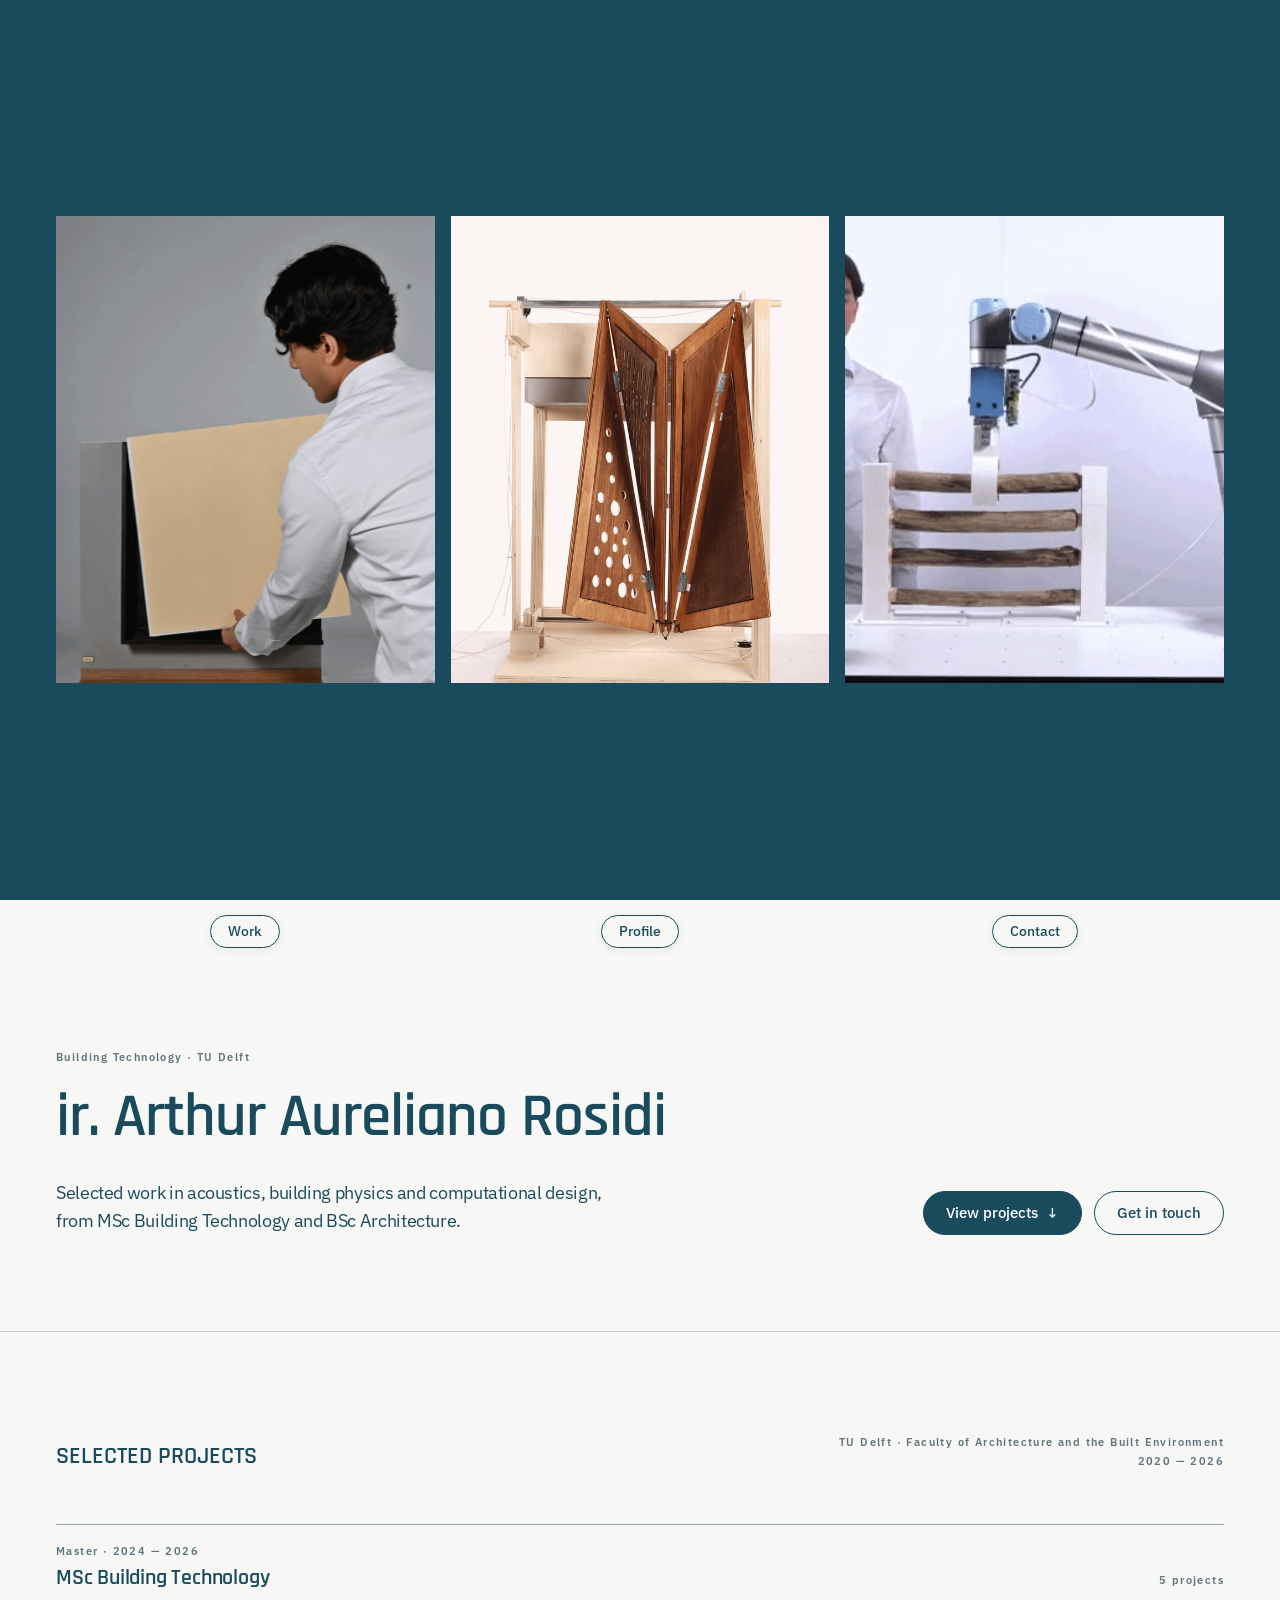
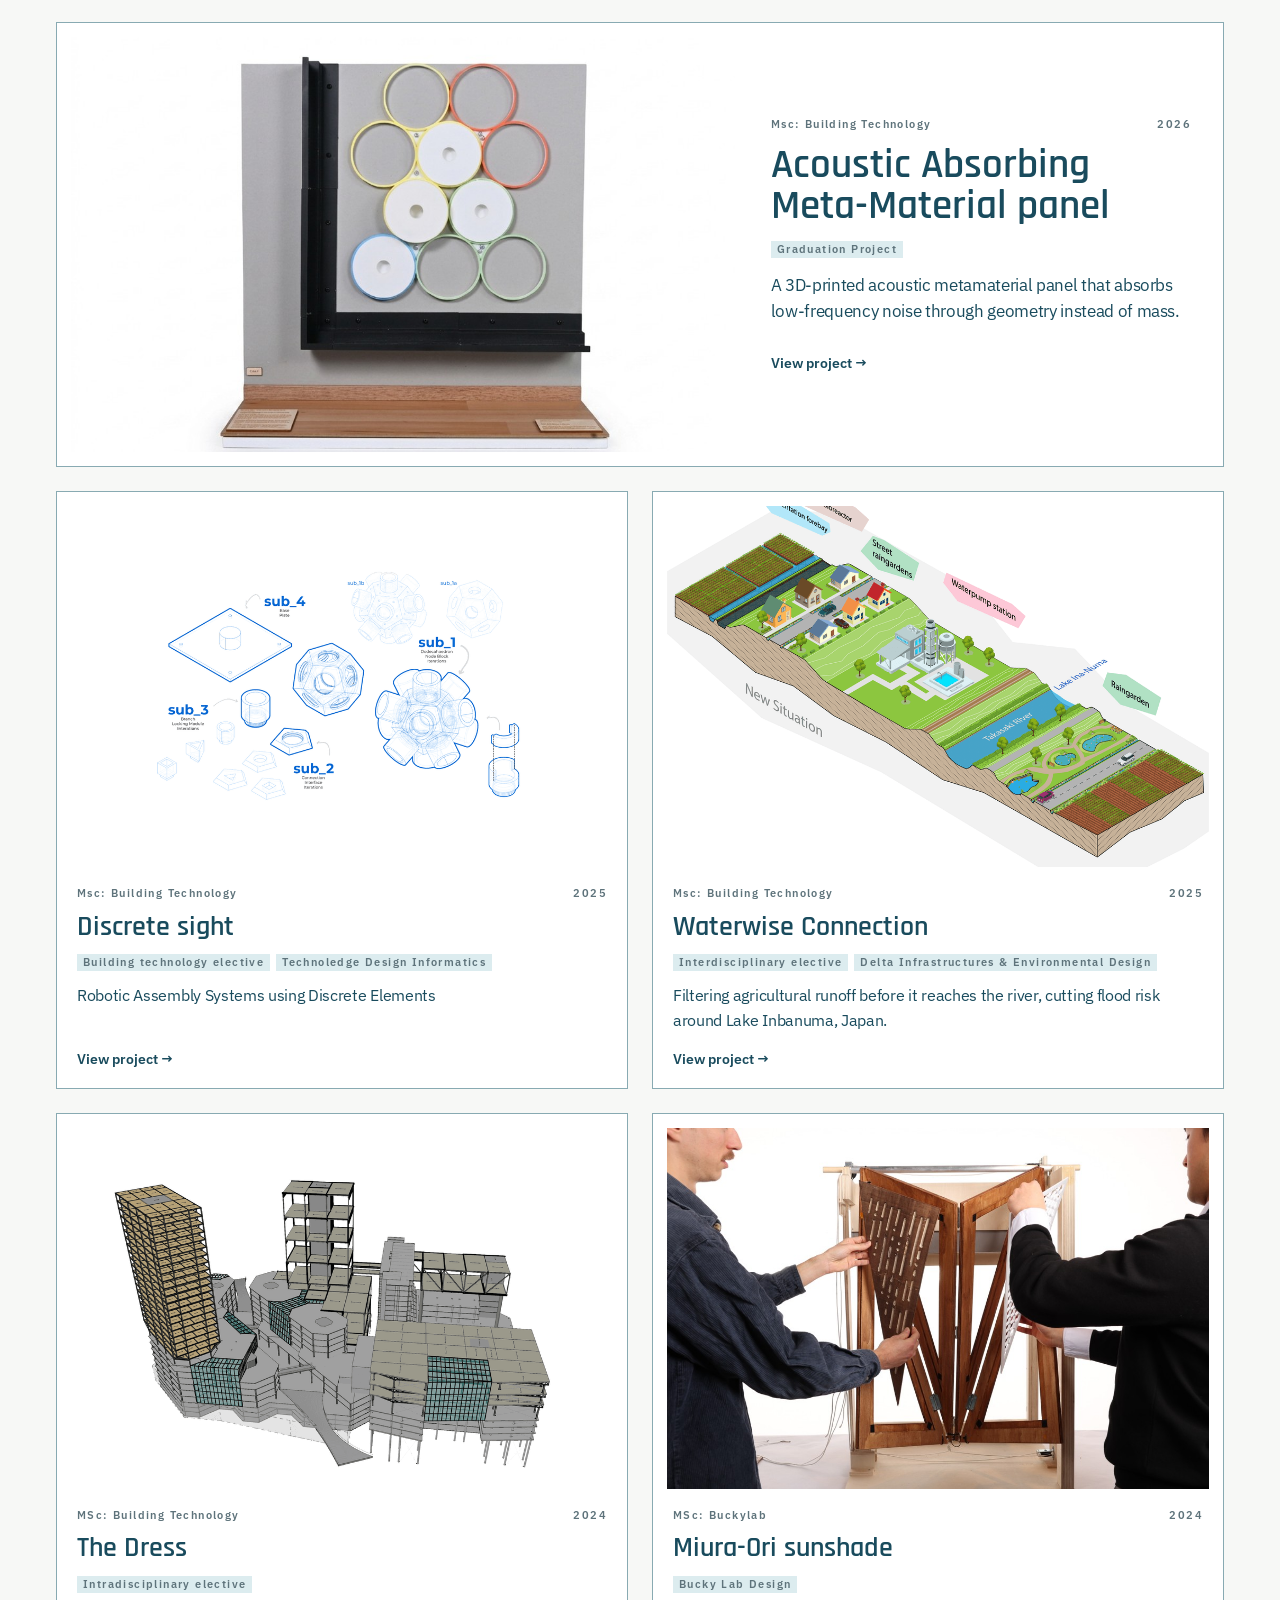
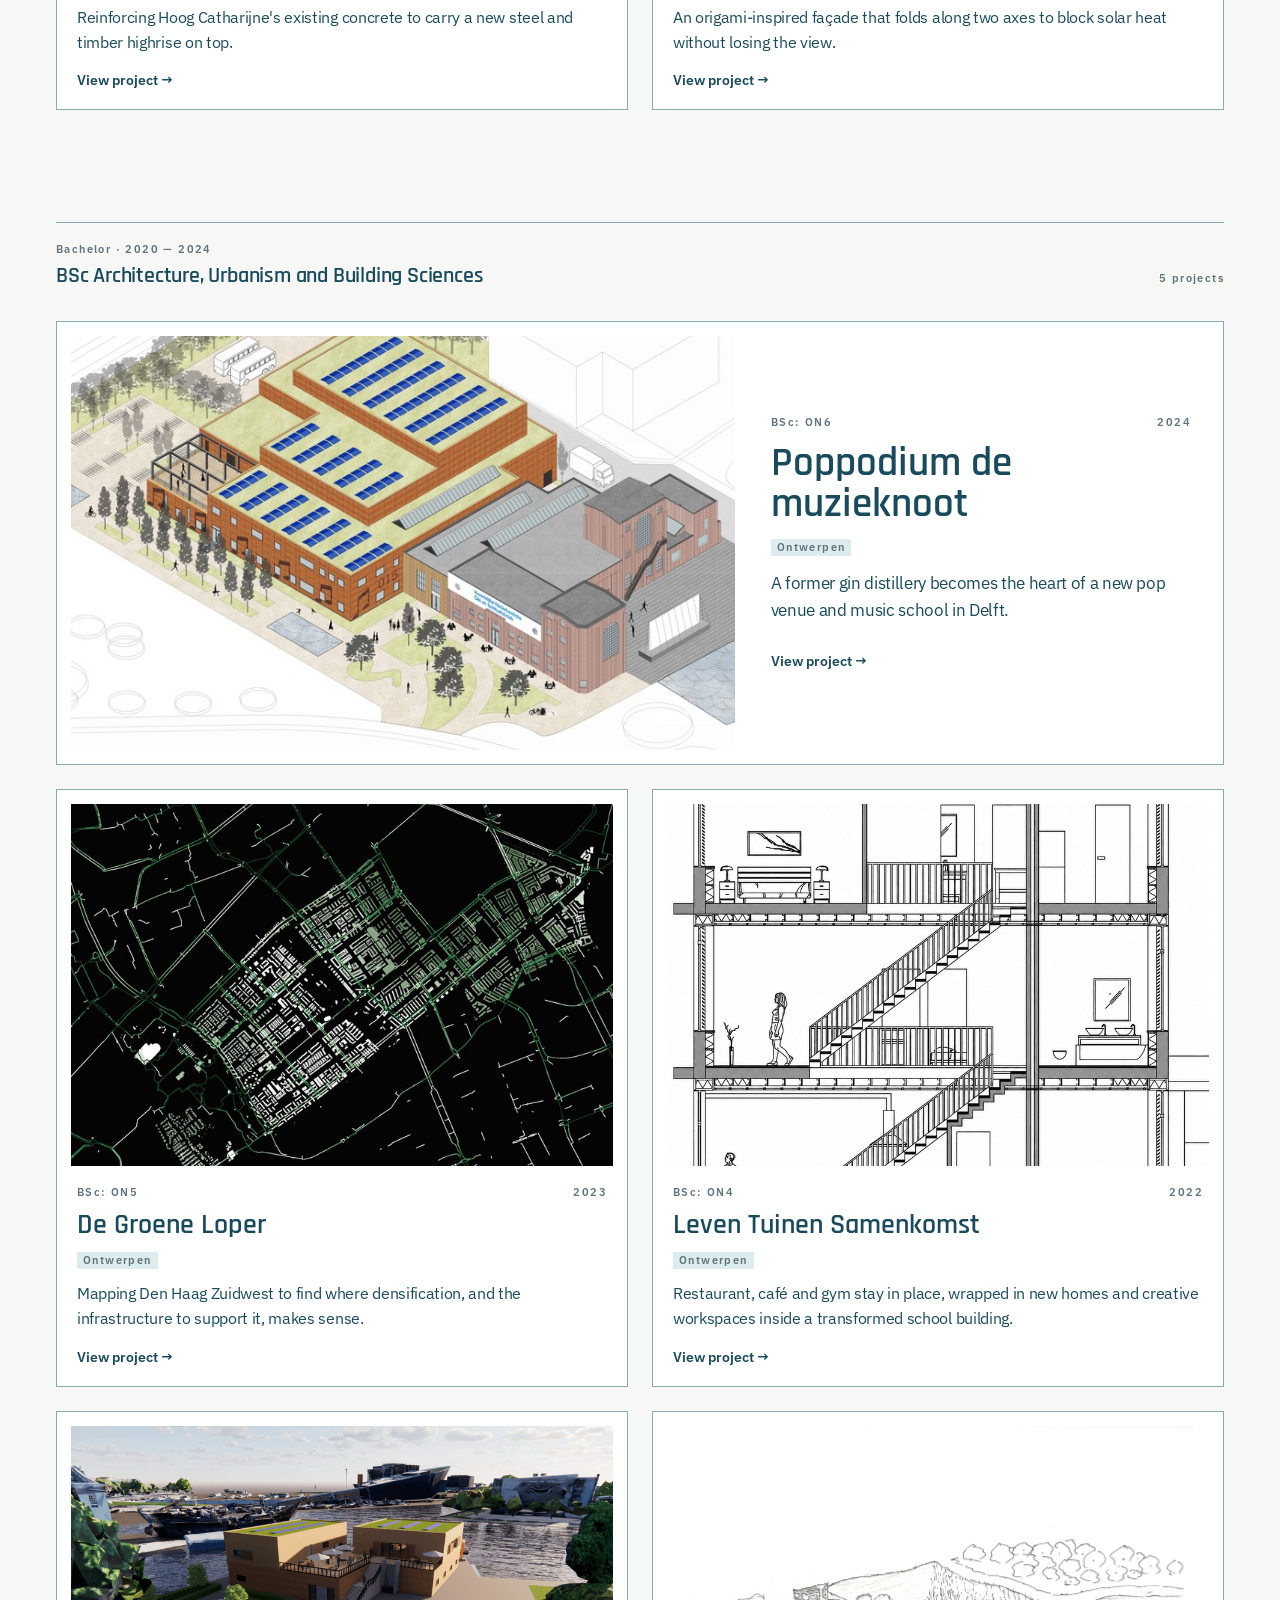
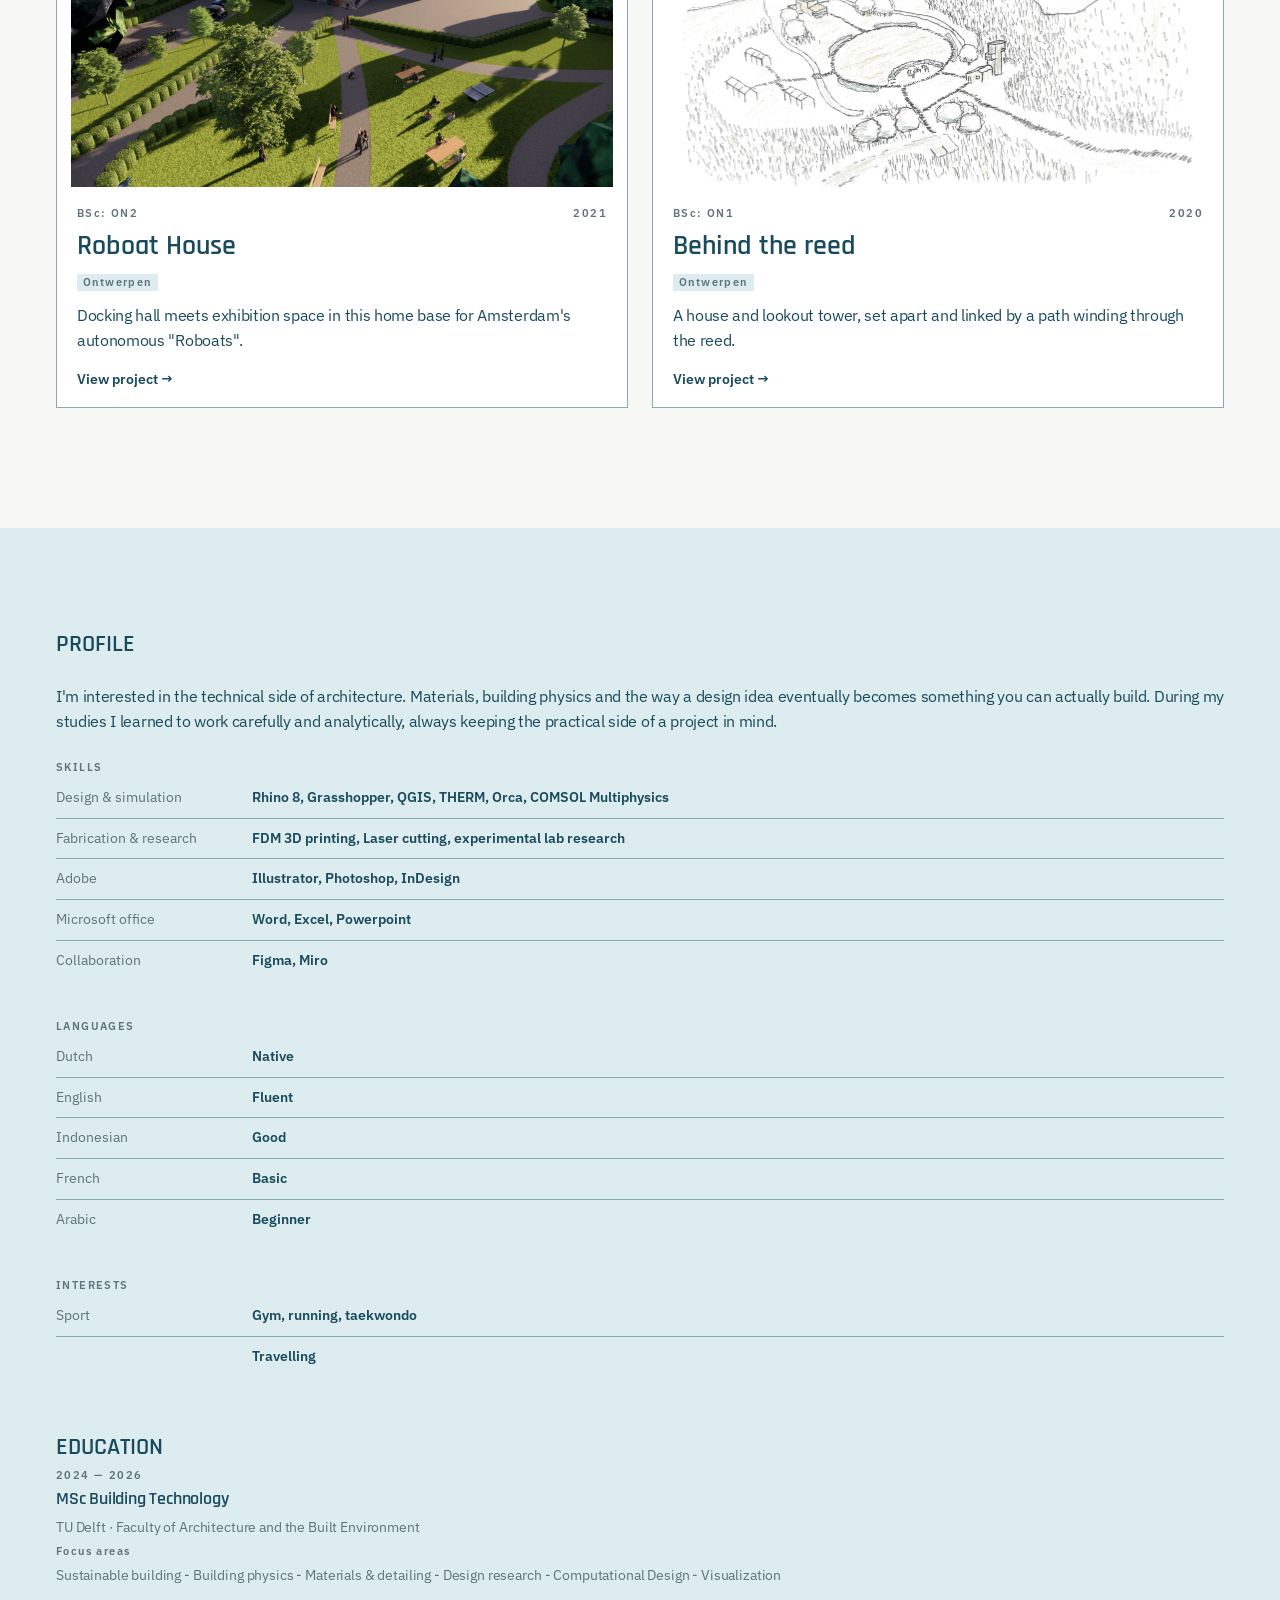
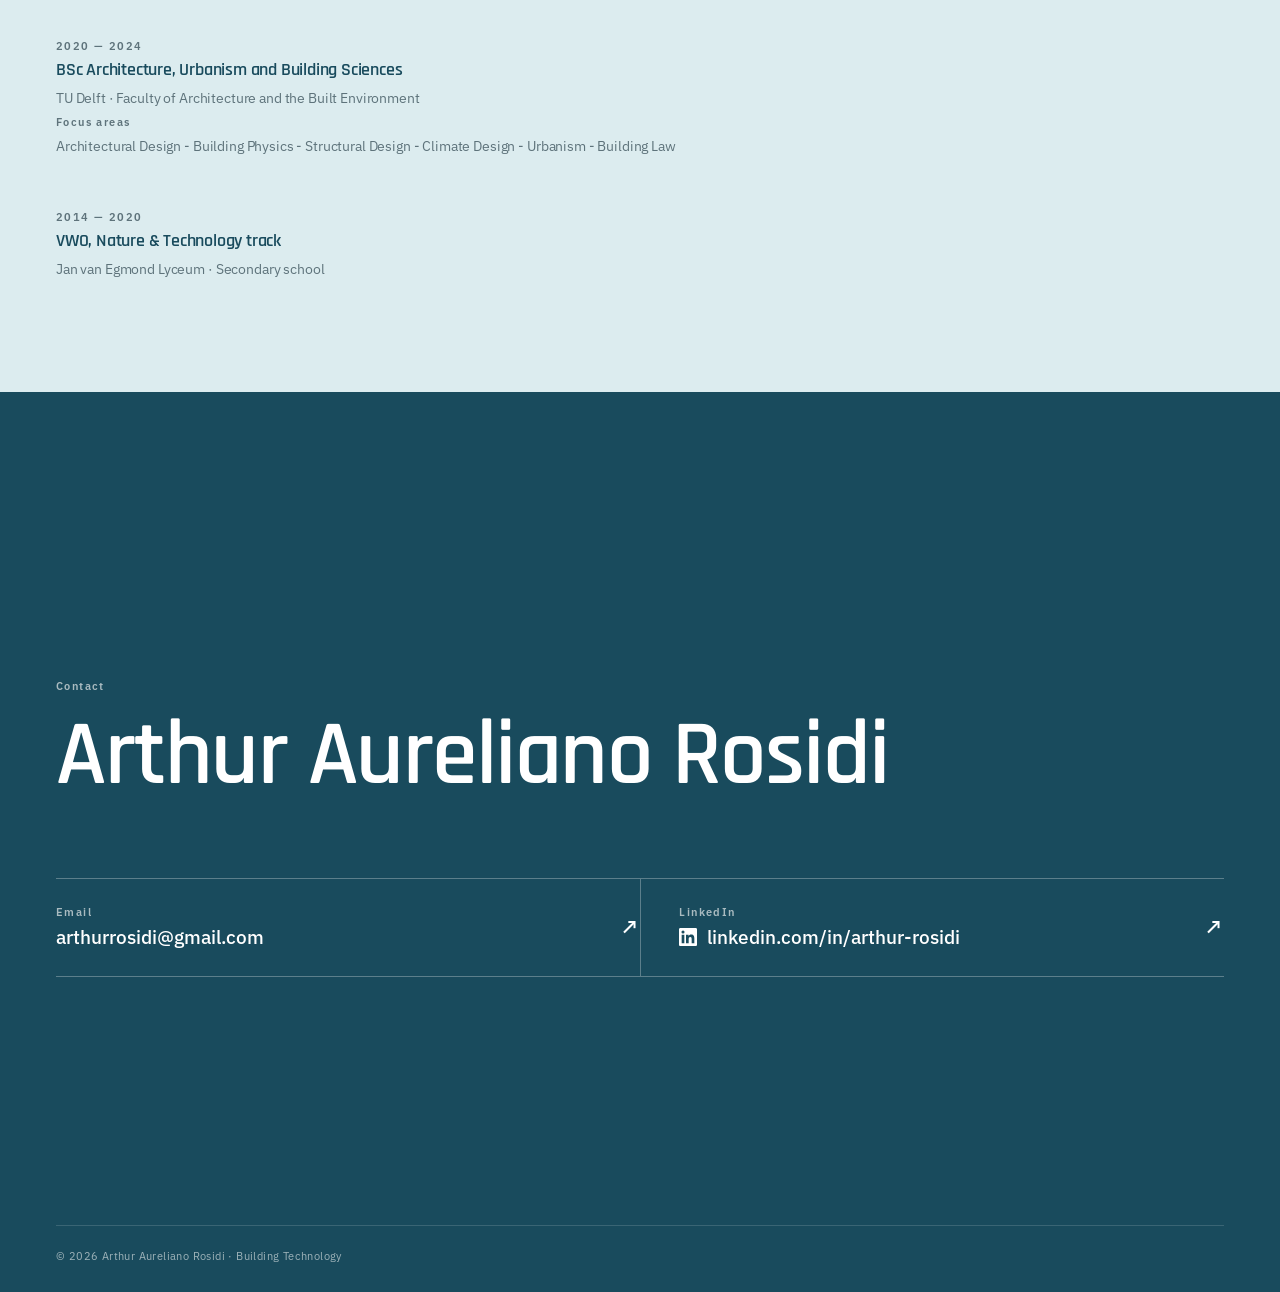
==== commit 2863f661: "Redesign homepage: grouped project gallery, clearer intro and contact Keeps the fonts, colours and m" ====
--- a/index.html
+++ b/index.html
@@ -7,10 +7,11 @@
 <meta name="description" content="Portfolio of Arthur Aureliano Rosidi — MSc Building Technology and BSc Architecture at TU Delft. Selected work in acoustics, building physics and computational design.">
 <link rel="icon" href="assets/images/favicon.svg" type="image/svg+xml">
 <link rel="preconnect" href="https://fonts.googleapis.com"><link rel="preconnect" href="https://fonts.gstatic.com" crossorigin><link href="https://fonts.googleapis.com/css2?family=IBM+Plex+Sans:wght@400;500;600&family=Rajdhani:wght@600&display=swap" rel="stylesheet">
-<link rel="stylesheet" href="assets/css/style.css?v=20261125e">
+<link rel="stylesheet" href="assets/css/style.css?v=20261125f">
+<link rel="stylesheet" href="assets/css/homepage.css?v=20261125f">
 </head>
 <body class="home">
-  <section class="hero">
+  <section class="hero" aria-label="Project impressions">
     <div class="hero-grid" id="heroStrip">
       <div class="hero-img" style="--i:0"><img src="assets/images/M5LtX3PnR8ckkmZbQncLgnWDZww.gif" alt=""></div>
       <div class="hero-img" style="--i:1"><img src="assets/images/sMwB1c261ZaWImALzHwVbFkKc4o.gif" alt=""></div>
@@ -18,18 +19,176 @@
     </div>
   </section>
 
-  <nav class="site-nav" id="nav">
+  <nav class="site-nav" id="nav" aria-label="Main">
     <div class="nav-links">
+      <a class="pill" href="#work">Work</a>
       <a class="pill" href="#profile">Profile</a>
-      <a class="pill" href="#work">Work</a>
       <a class="pill" href="#contact">Contact</a>
     </div>
   </nav>
 
-  <header class="intro">
-    <span class="label reveal">Building Technology </span>
+  <header class="intro" id="top">
+    <span class="label reveal">Building Technology · TU Delft</span>
     <h1 class="display reveal" style="--d:.12s">ir. Arthur Aureliano Rosidi</h1>
+    <div class="intro-row reveal" style="--d:.24s">
+      <p class="intro-lead">Selected work in acoustics, building physics and computational design, from MSc Building Technology and BSc Architecture.</p>
+      <div class="intro-actions">
+        <a class="btn btn-solid" href="#work">View projects <span aria-hidden="true">↓</span></a>
+        <a class="btn btn-line" href="#contact">Get in touch</a>
+      </div>
+    </div>
   </header>
+
+  <section class="work" id="work">
+    <div class="work-head">
+      <h2 class="section-title reveal">Selected projects</h2>
+      <div class="work-sub reveal" style="--d:.12s"><span class="label">TU Delft · Faculty of Architecture and the Built Environment</span><span class="label">2020 — 2026</span></div>
+    </div>
+
+    <div class="work-group" aria-labelledby="group-msc">
+      <div class="group-head reveal">
+        <div class="group-name">
+          <span class="label">Master · 2024 — 2026</span>
+          <h3 class="group-title" id="group-msc">MSc Building Technology</h3>
+        </div>
+        <span class="label group-count">5 projects</span>
+      </div>
+      <a class="card card-feature reveal" href="projects/acoustic-meta-material.html">
+        <div class="card-media" style="background:#fff">
+          <img src="assets/images/7fBJmpltVy8BR4cbUfiP3MRXp0.jpg" alt="Acoustic Absorbing Meta-Material panel">
+        </div>
+        <div class="card-body">
+          <div class="card-meta"><span class="label">Msc: Building Technology</span><span class="label">2026</span></div>
+          <h3 class="card-title">Acoustic Absorbing Meta-Material panel</h3>
+          <div class="tags"><span class="tag">Graduation Project</span></div>
+          <p class="card-desc">A 3D-printed acoustic metamaterial panel that absorbs low-frequency noise through geometry instead of mass.</p>
+          <span class="card-cta">View project <span aria-hidden="true">→</span></span>
+        </div>
+      </a>
+      <div class="cards">
+        <a class="card reveal" href="projects/discrete-sight.html">
+          <div class="card-media" style="background:transparent">
+            <img src="assets/images/qv8nee1WNOs9wJjXDYlb6eWXk.png" alt="Discrete Sight" loading="lazy">
+          </div>
+          <div class="card-body">
+            <div class="card-meta"><span class="label">Msc: Building Technology</span><span class="label">2025</span></div>
+            <h3 class="card-title">Discrete sight</h3>
+            <div class="tags"><span class="tag">Building technology elective</span><span class="tag">Technoledge Design Informatics</span></div>
+            <p class="card-desc">Robotic Assembly Systems using Discrete Elements</p>
+            <span class="card-cta">View project <span aria-hidden="true">→</span></span>
+          </div>
+        </a>
+        <a class="card reveal" href="projects/waterwise-connections.html">
+          <div class="card-media" style="background:#fff">
+            <img src="assets/images/pkbGloHwJWUfkoBATfV5LnauAas.png" alt="Waterwise Connections" loading="lazy">
+          </div>
+          <div class="card-body">
+            <div class="card-meta"><span class="label">Msc: Building Technology</span><span class="label">2025</span></div>
+            <h3 class="card-title">Waterwise Connection</h3>
+            <div class="tags"><span class="tag">Interdisciplinary elective</span><span class="tag">Delta Infrastructures &amp; Environmental Design</span></div>
+            <p class="card-desc">Filtering agricultural runoff before it reaches the river, cutting flood risk around Lake Inbanuma, Japan.</p>
+            <span class="card-cta">View project <span aria-hidden="true">→</span></span>
+          </div>
+        </a>
+        <a class="card reveal" href="projects/the-dress.html">
+          <div class="card-media" style="background:transparent">
+            <img src="assets/images/UBTDMS4DJdnwbMpuq6S3fV7xK9s.png" alt="The Dress" loading="lazy">
+          </div>
+          <div class="card-body">
+            <div class="card-meta"><span class="label">MSc: Building Technology</span><span class="label">2024</span></div>
+            <h3 class="card-title">The Dress</h3>
+            <div class="tags"><span class="tag">Intradisciplinary elective</span></div>
+            <p class="card-desc">Reinforcing Hoog Catharijne's existing concrete to carry a new steel and timber highrise on top.</p>
+            <span class="card-cta">View project <span aria-hidden="true">→</span></span>
+          </div>
+        </a>
+        <a class="card reveal" href="projects/miura-ori-sunshadee.html">
+          <div class="card-media" style="background:#dcecef">
+            <img src="assets/images/uMo1BhstoY4Bayd4Q0uHglEWgs.jpg" alt="Miura-Ori Sunshade" loading="lazy">
+          </div>
+          <div class="card-body">
+            <div class="card-meta"><span class="label">MSc: Buckylab</span><span class="label">2024</span></div>
+            <h3 class="card-title">Miura-Ori sunshade</h3>
+            <div class="tags"><span class="tag">Bucky Lab Design</span></div>
+            <p class="card-desc">An origami-inspired façade that folds along two axes to block solar heat without losing the view.</p>
+            <span class="card-cta">View project <span aria-hidden="true">→</span></span>
+          </div>
+        </a>
+      </div>
+    </div>
+
+    <div class="work-group" aria-labelledby="group-bsc">
+      <div class="group-head reveal">
+        <div class="group-name">
+          <span class="label">Bachelor · 2020 — 2024</span>
+          <h3 class="group-title" id="group-bsc">BSc Architecture, Urbanism and Building Sciences</h3>
+        </div>
+        <span class="label group-count">5 projects</span>
+      </div>
+      <a class="card card-feature reveal" href="projects/poppodium-de-muzieknoot.html">
+        <div class="card-media" style="background:#fff">
+          <img src="assets/images/9X69WaiAIS9eIMvuFLGMfGyU8HY.jpg" alt="Poppodium de muzieknoot" loading="lazy">
+        </div>
+        <div class="card-body">
+          <div class="card-meta"><span class="label">BSc: ON6</span><span class="label">2024</span></div>
+          <h3 class="card-title">Poppodium de muzieknoot</h3>
+          <div class="tags"><span class="tag">Ontwerpen</span></div>
+          <p class="card-desc">A former gin distillery becomes the heart of a new pop venue and music school in Delft.</p>
+          <span class="card-cta">View project <span aria-hidden="true">→</span></span>
+        </div>
+      </a>
+      <div class="cards">
+        <a class="card reveal" href="projects/de-groene-loperr.html">
+          <div class="card-media" style="background:#dcecef">
+            <img src="assets/images/zZaEW2q6ZHelyUNDBIjQ0ZPZdTE.jpg" alt="De Groene Loper" loading="lazy">
+          </div>
+          <div class="card-body">
+            <div class="card-meta"><span class="label">BSc: ON5</span><span class="label">2023</span></div>
+            <h3 class="card-title">De Groene Loper</h3>
+            <div class="tags"><span class="tag">Ontwerpen</span></div>
+            <p class="card-desc">Mapping Den Haag Zuidwest to find where densification, and the infrastructure to support it, makes sense.</p>
+            <span class="card-cta">View project <span aria-hidden="true">→</span></span>
+          </div>
+        </a>
+        <a class="card reveal" href="projects/leven-tuinen-samenkomstt.html">
+          <div class="card-media" style="background:#fff">
+            <img src="assets/images/vIVxRtzJwzxtqP8382pmiDGzQ.png" alt="Leven Tuinen Samenkomst" loading="lazy">
+          </div>
+          <div class="card-body">
+            <div class="card-meta"><span class="label">BSc: ON4</span><span class="label">2022</span></div>
+            <h3 class="card-title">Leven Tuinen Samenkomst</h3>
+            <div class="tags"><span class="tag">Ontwerpen</span></div>
+            <p class="card-desc">Restaurant, café and gym stay in place, wrapped in new homes and creative workspaces inside a transformed school building.</p>
+            <span class="card-cta">View project <span aria-hidden="true">→</span></span>
+          </div>
+        </a>
+        <a class="card reveal" href="projects/roboat-housee.html">
+          <div class="card-media" style="background:#fff">
+            <img src="assets/images/58lxfVfCEHOkUHSlNaOJWX6t44.png" alt="Roboat House" loading="lazy">
+          </div>
+          <div class="card-body">
+            <div class="card-meta"><span class="label">BSc: ON2</span><span class="label">2021</span></div>
+            <h3 class="card-title">Roboat House</h3>
+            <div class="tags"><span class="tag">Ontwerpen</span></div>
+            <p class="card-desc">Docking hall meets exhibition space in this home base for Amsterdam's autonomous "Roboats".</p>
+            <span class="card-cta">View project <span aria-hidden="true">→</span></span>
+          </div>
+        </a>
+        <a class="card reveal" href="projects/behind-the-reedd.html">
+          <div class="card-media" style="background:#fff">
+            <img class="rot-left" src="assets/images/aWGSWt3ixAJpZRjWHV5mUtsrsbQ.png" alt="Behind the reed" loading="lazy">
+          </div>
+          <div class="card-body">
+            <div class="card-meta"><span class="label">BSc: ON1</span><span class="label">2020</span></div>
+            <h3 class="card-title">Behind the reed</h3>
+            <div class="tags"><span class="tag">Ontwerpen</span></div>
+            <p class="card-desc">A house and lookout tower, set apart and linked by a path winding through the reed.</p>
+            <span class="card-cta">View project <span aria-hidden="true">→</span></span>
+          </div>
+        </a>
+      </div>
+    </div>
+  </section>
 
   <section class="profile" id="profile">
     <div class="wrap">
@@ -89,167 +248,17 @@
     </div>
   </section>
 
-  <section class="work" id="work">
-    <div class="work-head">
-      <h2 class="work-title reveal">Selected projects</h2>
-      <div class="work-sub reveal" style="--d:.12s"><span class="label">TU Delft · Faculty of Architecture and the Built Environment</span><span class="label">2020 — 2026</span></div>
-    </div>
-
-    <div class="work-group" aria-labelledby="group-msc">
-      <div class="group-head reveal">
-        <div class="group-name">
-          <span class="label">Master · 2024 — 2026</span>
-          <h3 class="group-title" id="group-msc">MSc Building Technology</h3>
-        </div>
-        <span class="label group-count">5 projects</span>
-      </div>
-      <div class="cards">
-        <a class="card reveal" href="projects/acoustic-meta-material.html">
-          <h3 class="card-title">Acoustic Absorbing Meta-Material panel</h3>
-          <div class="card-media" style="background:#fff">
-            <img src="assets/images/7fBJmpltVy8BR4cbUfiP3MRXp0.jpg" alt="Acoustic Absorbing Meta-Material panel" loading="lazy" style="width:490px;height:326px">
-          </div>
-          <div class="card-body">
-            <div class="card-meta"><span class="label">Msc: Building Technology</span><span class="label">2026</span></div>
-            <span class="tag">Graduation Project</span>
-            <p class="card-desc">A 3D-printed acoustic metamaterial panel that absorbs low-frequency noise through geometry instead of mass.</p>
-            <span class="card-cta">View project <span aria-hidden="true">→</span></span>
-          </div>
-        </a>
-        <a class="card reveal" href="projects/discrete-sight.html">
-          <h3 class="card-title">Discrete sight</h3>
-          <div class="card-media" style="background:transparent">
-            <img src="assets/images/qv8nee1WNOs9wJjXDYlb6eWXk.png" alt="Discrete Sight" loading="lazy" style="width:653px;height:464px">
-          </div>
-          <div class="card-body">
-            <div class="card-meta"><span class="label">Msc: Building Technology </span><span class="label">2025</span></div>
-            <span class="tag">Building technology elective</span><span class="tag">Technoledge Design Informatics </span>
-            <p class="card-desc">Robotic Assembly Systems using Discrete Elements</p>
-            <span class="card-cta">View project <span aria-hidden="true">→</span></span>
-          </div>
-        </a>
-        <a class="card reveal" href="projects/waterwise-connections.html">
-          <h3 class="card-title">Waterwise Connection</h3>
-          <div class="card-media" style="background:#fff">
-            <img src="assets/images/pkbGloHwJWUfkoBATfV5LnauAas.png" alt="Waterwise Connections" loading="lazy" style="width:420px;height:326px">
-          </div>
-          <div class="card-body">
-            <div class="card-meta"><span class="label">Msc: Building Technology</span><span class="label">2025</span></div>
-            <span class="tag">Interdisciplinary elective</span><span class="tag">Delta Infrastructures &amp; Environmental Design</span>
-            <p class="card-desc">Filtering agricultural runoff before it reaches the river, cutting flood risk around Lake Inbanuma, Japan.</p>
-            <span class="card-cta">View project <span aria-hidden="true">→</span></span>
-          </div>
-        </a>
-        <a class="card reveal" href="projects/the-dress.html">
-          <h3 class="card-title">The Dress </h3>
-          <div class="card-media" style="background:transparent">
-            <img src="assets/images/UBTDMS4DJdnwbMpuq6S3fV7xK9s.png" alt="The Dress" loading="lazy" style="width:518px;height:333px">
-          </div>
-          <div class="card-body">
-            <div class="card-meta"><span class="label">MSc: Building Technology</span><span class="label">2024</span></div>
-            <span class="tag">Intradisciplinary elective</span>
-            <p class="card-desc">Reinforcing Hoog Catharijne's existing concrete to carry a new steel and timber highrise on top.</p>
-            <span class="card-cta">View project <span aria-hidden="true">→</span></span>
-          </div>
-        </a>
-        <a class="card reveal" href="projects/miura-ori-sunshadee.html">
-          <h3 class="card-title">Miura-Ori sunshade</h3>
-          <div class="card-media" style="background:#dcecef">
-            <img src="assets/images/uMo1BhstoY4Bayd4Q0uHglEWgs.jpg" alt="Miura-Ori Sunshade" loading="lazy" style="width:505px;height:340px">
-          </div>
-          <div class="card-body">
-            <div class="card-meta"><span class="label">MSc: Buckylab</span><span class="label">2024</span></div>
-            <span class="tag">Bucky Lab Design</span>
-            <p class="card-desc">An origami-inspired façade that folds along two axes to block solar heat without losing the view.</p>
-            <span class="card-cta">View project <span aria-hidden="true">→</span></span>
-          </div>
-        </a>
-      </div>
-    </div>
-
-    <div class="work-group" aria-labelledby="group-bsc">
-      <div class="group-head reveal">
-        <div class="group-name">
-          <span class="label">Bachelor · 2020 — 2024</span>
-          <h3 class="group-title" id="group-bsc">BSc Architecture, Urbanism and Building Sciences</h3>
-        </div>
-        <span class="label group-count">5 projects</span>
-      </div>
-      <div class="cards">
-        <a class="card reveal" href="projects/poppodium-de-muzieknoot.html">
-          <h3 class="card-title">Poppodium de muzieknoot</h3>
-          <div class="card-media" style="background:#fff">
-            <img src="assets/images/9X69WaiAIS9eIMvuFLGMfGyU8HY.jpg" alt="Poppodium de muzieknoot" loading="lazy" style="width:505px;height:715px">
-          </div>
-          <div class="card-body">
-            <div class="card-meta"><span class="label">BSc: ON6</span><span class="label">2024</span></div>
-            <span class="tag">Ontwerpen</span>
-            <p class="card-desc">A former gin distillery becomes the heart of a new pop venue and music school in Delft.</p>
-            <span class="card-cta">View project <span aria-hidden="true">→</span></span>
-          </div>
-        </a>
-        <a class="card reveal" href="projects/de-groene-loperr.html">
-          <h3 class="card-title">De Groene Loper</h3>
-          <div class="card-media" style="background:#dcecef">
-            <img src="assets/images/zZaEW2q6ZHelyUNDBIjQ0ZPZdTE.jpg" alt="De Groene Loper" loading="lazy" style="width:507px;height:717px">
-          </div>
-          <div class="card-body">
-            <div class="card-meta"><span class="label">BSc: ON5 </span><span class="label">2023</span></div>
-            <span class="tag">Ontwerpen</span>
-            <p class="card-desc">Mapping Den Haag Zuidwest to find where densification, and the infrastructure to support it, makes sense.</p>
-            <span class="card-cta">View project <span aria-hidden="true">→</span></span>
-          </div>
-        </a>
-        <a class="card reveal" href="projects/leven-tuinen-samenkomstt.html">
-          <h3 class="card-title">Leven Tuinen Samenkomst</h3>
-          <div class="card-media" style="background:#fff">
-            <img src="assets/images/vIVxRtzJwzxtqP8382pmiDGzQ.png" alt="Leven Tuinen Samenkomst" loading="lazy" style="width:506px;height:565px">
-          </div>
-          <div class="card-body">
-            <div class="card-meta"><span class="label">BSc: ON4</span><span class="label">2022 </span></div>
-            <span class="tag">Ontwerpen</span>
-            <p class="card-desc">Restaurant, café and gym stay in place, wrapped in new homes and creative workspaces inside a transformed school building.</p>
-            <span class="card-cta">View project <span aria-hidden="true">→</span></span>
-          </div>
-        </a>
-        <a class="card reveal" href="projects/roboat-housee.html">
-          <h3 class="card-title">Roboat House</h3>
-          <div class="card-media" style="background:#fff">
-            <img src="assets/images/58lxfVfCEHOkUHSlNaOJWX6t44.png" alt="Roboat House" loading="lazy" style="width:597px;height:336px">
-          </div>
-          <div class="card-body">
-            <div class="card-meta"><span class="label">BSc: ON2</span><span class="label">2021</span></div>
-            <span class="tag">Ontwerpen</span>
-            <p class="card-desc">Docking hall meets exhibition space in this home base for Amsterdam's autonomous "Roboats".</p>
-            <span class="card-cta">View project <span aria-hidden="true">→</span></span>
-          </div>
-        </a>
-        <a class="card reveal" href="projects/behind-the-reedd.html">
-          <h3 class="card-title">Behind the reed</h3>
-          <div class="card-media" style="background:#fff">
-            <img class="rot-left" src="assets/images/aWGSWt3ixAJpZRjWHV5mUtsrsbQ.png" alt="Behind the reed" loading="lazy">
-          </div>
-          <div class="card-body">
-            <div class="card-meta"><span class="label">BSc: ON1</span><span class="label">2020</span></div>
-            <span class="tag">Ontwerpen</span>
-            <p class="card-desc">A house and lookout tower, set apart and linked by a path winding through the reed.</p>
-            <span class="card-cta">View project <span aria-hidden="true">→</span></span>
-          </div>
-        </a>
-      </div>
-    </div>
-  </section>
-
   <section class="contact" id="contact">
     <div class="contact-inner">
-      <h2 class="contact-name reveal">ARTHUR AURELIANO ROSIDI</h2>
-      <div class="contact-links reveal" style="--d:.12s">
-        <a class="contact-link" href="mailto:arthurrosidi@gmail.com">arthurrosidi@gmail.com</a>
-        <a class="contact-link" href="https://www.linkedin.com/in/arthur-rosidi-a8aa57256" target="_blank" rel="noopener"><svg viewBox="0 0 24 24" width="18" height="18" aria-hidden="true" fill="currentColor"><path d="M20.45 20.45h-3.56v-5.57c0-1.33-.02-3.04-1.85-3.04-1.85 0-2.14 1.45-2.14 2.94v5.67H9.35V9h3.41v1.56h.05c.48-.9 1.64-1.85 3.37-1.85 3.6 0 4.27 2.37 4.27 5.46v6.28zM5.34 7.43a2.06 2.06 0 1 1 0-4.13 2.06 2.06 0 0 1 0 4.13zM7.12 20.45H3.56V9h3.56v11.45zM22.22 0H1.77C.79 0 0 .77 0 1.73v20.54C0 23.23.79 24 1.77 24h20.45c.98 0 1.78-.77 1.78-1.73V1.73C24 .77 23.2 0 22.22 0z"/></svg><span>LinkedIn</span></a>
-      </div>
-    </div>
-  </section>
-  <footer class="copyright reveal">© 2026 Arthur Aureliano Rosidi · Building Technology</footer>
-  <script src="assets/js/main.js?v=20261125e"></script>
+      <span class="label reveal">Contact</span>
+      <h2 class="contact-name reveal" style="--d:.1s">Arthur Aureliano Rosidi</h2>
+      <div class="contact-links reveal" style="--d:.2s">
+        <a class="contact-link" href="mailto:arthurrosidi@gmail.com"><span class="who"><span class="kind">Email</span>arthurrosidi@gmail.com</span><span class="arrow" aria-hidden="true">↗</span></a>
+        <a class="contact-link" href="https://www.linkedin.com/in/arthur-rosidi-a8aa57256" target="_blank" rel="noopener"><span class="who"><span class="kind">LinkedIn</span><span class="li"><svg viewBox="0 0 24 24" width="18" height="18" aria-hidden="true" fill="currentColor"><path d="M20.45 20.45h-3.56v-5.57c0-1.33-.02-3.04-1.85-3.04-1.85 0-2.14 1.45-2.14 2.94v5.67H9.35V9h3.41v1.56h.05c.48-.9 1.64-1.85 3.37-1.85 3.6 0 4.27 2.37 4.27 5.46v6.28zM5.34 7.43a2.06 2.06 0 1 1 0-4.13 2.06 2.06 0 0 1 0 4.13zM7.12 20.45H3.56V9h3.56v11.45zM22.22 0H1.77C.79 0 0 .77 0 1.73v20.54C0 23.23.79 24 1.77 24h20.45c.98 0 1.78-.77 1.78-1.73V1.73C24 .77 23.2 0 22.22 0z"/></svg><span>linkedin.com/in/arthur-rosidi</span></span></span><span class="arrow" aria-hidden="true">↗</span></a>
+      </div>
+    </div>
+    <footer class="copyright">© 2026 Arthur Aureliano Rosidi · Building Technology</footer>
+  </section>
+  <script src="assets/js/main.js?v=20261125f"></script>
 </body>
 </html>
--- a/assets/css/homepage.css
+++ b/assets/css/homepage.css
@@ -0,0 +1,168 @@
+/* Homepage layout. Loaded after style.css on index.html only; project pages are unaffected.
+   Same fonts, colours and motion as the rest of the site. */
+
+/* sections land exactly where a link points; nothing above them changes height */
+.home section[id], .home header[id] { scroll-margin-top: 0; }
+
+/* ---------- Hero: always fits the screen ---------- */
+.home .hero { height: 100svh; min-height: 560px; }
+/* three 427:527 tiles side by side, never taller than the screen minus the padding */
+.home .hero-grid { max-width: calc((100svh - 2 * var(--pad)) * 2.4307 + 32px); margin: 0 auto; }
+
+/* ---------- Intro ---------- */
+.home .intro { padding: 88px var(--pad) 96px; gap: 24px; }
+.intro-row {
+  display: flex;
+  justify-content: space-between;
+  align-items: flex-end;
+  gap: 32px 48px;
+  flex-wrap: wrap;
+  margin-top: 8px;
+}
+.intro-lead {
+  max-width: 560px;
+  font-size: 18px;
+  line-height: 1.55;
+  letter-spacing: -0.02em;
+  color: var(--ink);
+}
+.intro-actions { display: flex; gap: 12px; flex-wrap: wrap; }
+.btn {
+  display: inline-flex; align-items: center; gap: 8px;
+  min-height: 44px; padding: 0 22px;
+  font-size: 15px; font-weight: 500; line-height: 1;
+  border: 1px solid var(--ink); border-radius: 100px;
+  transition: transform .25s var(--ease), background-color .25s var(--ease), color .25s var(--ease);
+}
+.btn:hover { transform: translateY(-1px); }
+.btn-solid { background: var(--ink); color: var(--white); }
+.btn-solid:hover { background: #10394a; }
+.btn-line { background: transparent; color: var(--ink); }
+.btn-line:hover { background: var(--white); }
+
+/* ---------- Section headings: one style for the whole page ---------- */
+.home .work-head { align-items: flex-end; margin-bottom: 56px; }
+.home .work-sub { padding-top: 0; }
+
+/* ---------- Project groups ---------- */
+.home .work { padding: 104px var(--pad) 120px; border-top: 1px solid rgba(136, 170, 178, .45); }
+.home .work-group + .work-group { margin-top: 112px; }
+.home .group-head { margin-bottom: 32px; }
+
+/* every card: white frame, fixed 3:2 image, text below */
+.home .card { padding: 14px; height: 100%; }
+.home .card-media {
+  height: auto;
+  aspect-ratio: 3 / 2;
+  border: 0;
+}
+.home .card-media img:not(.rot-left) {
+  position: absolute; inset: 0; transform: none;
+  width: 100%; height: 100%; max-width: none;
+  object-fit: cover; object-position: center;
+  transition: transform .6s var(--ease);
+}
+.home .card:hover .card-media img:not(.rot-left) { transform: scale(1.02); }
+.home .card-title { min-height: 0; font-size: 28px; line-height: 1.05; }
+.home .card-body { padding: 20px 6px 6px; gap: 12px; flex: 1; }
+.home .card-meta { order: -1; }
+.home .tags { display: flex; flex-wrap: wrap; gap: 6px; }
+.home .tag { padding: 2px 6px; }
+.home .card-desc { font-size: 16px; color: var(--ink); }
+.home .card-cta { margin-top: auto; padding-top: 6px; font-size: 14px; }
+
+/* lead project of each group: large, image left, text right */
+.home .card-feature {
+  display: grid;
+  grid-template-columns: minmax(0, 7fr) minmax(0, 5fr);
+  margin-bottom: 24px;
+}
+.home .card-feature .card-media { aspect-ratio: 16 / 10; }
+.home .card-feature .card-body { padding: 8px 18px 8px 36px; justify-content: center; gap: 14px; }
+.home .card-feature .card-cta { margin-top: 10px; }
+.home .card-feature .card-title { font-size: clamp(32px, 3.2vw, 46px); line-height: 1; }
+.home .card-feature .card-desc { font-size: 17px; }
+
+.home .cards { gap: 24px; align-items: stretch; }
+
+/* ---------- Profile ---------- */
+.home .profile { padding: 104px var(--pad) 112px; }
+
+/* ---------- Contact: fills the screen so the Contact link lands exactly on it ---------- */
+.home .contact {
+  min-height: 100svh;
+  padding: 0 var(--pad);
+  display: flex; flex-direction: column; justify-content: space-between; align-items: stretch;
+}
+.home .contact-inner {
+  flex: 1;
+  display: flex; flex-direction: column; justify-content: center; align-items: stretch;
+  gap: 0; padding: 120px 0 80px;
+}
+.home .contact .label { color: rgba(247, 248, 246, .65); }
+.home .contact-name {
+  margin-top: 20px;
+  font-size: clamp(44px, 7.2vw, 112px);
+  line-height: .95;
+  letter-spacing: -1.5px;
+  color: var(--white);
+}
+.home .contact-links {
+  margin-top: clamp(48px, 6vw, 88px);
+  display: grid; grid-template-columns: repeat(2, minmax(0, 1fr)); gap: 0;
+  border-top: 1px solid rgba(247, 248, 246, .3);
+}
+.home .contact-link {
+  display: flex; align-items: center; justify-content: space-between; gap: 16px;
+  padding: 26px 0;
+  color: var(--white);
+  font-size: clamp(16px, 1.5vw, 20px); font-weight: 500; line-height: 1.3;
+  border-bottom: 1px solid rgba(247, 248, 246, .3);
+  overflow-wrap: anywhere;
+}
+.home .contact-link + .contact-link { padding-left: clamp(20px, 3vw, 40px); border-left: 1px solid rgba(247, 248, 246, .3); }
+.home .contact-link:hover { text-decoration: none; }
+.home .contact-link:hover .who > :last-child,
+.home .contact-link:hover .who { text-decoration: none; }
+.home .contact-link .who { display: flex; flex-direction: column; gap: 6px; }
+.home .contact-link .kind { font-size: 11px; font-weight: 600; letter-spacing: 1.4px; color: rgba(247, 248, 246, .65); }
+.home .contact-link .li { display: inline-flex; align-items: center; gap: 10px; }
+.home .contact-link .arrow { font-size: 1.2em; transition: transform .3s var(--ease); }
+.home .contact-link:hover .arrow { transform: translate(3px, -3px); }
+.home .contact .copyright {
+  padding: 24px 0 28px;
+  text-align: left;
+  color: rgba(247, 248, 246, .6);
+  border-top: 1px solid rgba(247, 248, 246, .15);
+}
+
+/* ---------- Tablet ---------- */
+@media (max-width: 1199px) {
+  .home .card-feature { grid-template-columns: 1fr; }
+  .home .card-feature .card-body { padding: 22px 6px 6px; }
+  .home .card-desc, .home .card-feature .card-desc { font-size: 15px; }
+  .home .lead { font-size: 15px; }
+  .home .card-title { font-size: 24px; }
+}
+
+/* ---------- Phone ---------- */
+@media (max-width: 809px) {
+  .home .hero { height: auto; min-height: 0; }
+  .home .hero-grid { max-width: none; }
+  .home .intro { padding: 56px var(--pad) 64px; }
+  .intro-lead { font-size: 16px; }
+  .intro-actions { width: 100%; }
+  .btn { flex: 1 1 auto; justify-content: center; }
+  .home .work { padding: 72px var(--pad) 80px; }
+  .home .work-head { align-items: flex-start; margin-bottom: 36px; }
+  .home .work-group + .work-group { margin-top: 72px; }
+  .home .card-feature { margin-bottom: 16px; }
+  .home .card-desc, .home .card-feature .card-desc, .home .lead { font-size: 14px; }
+  .home .card-title { margin-bottom: 0; }
+  .home .card-media img:not(.rot-left) { position: absolute; }
+  .home .profile { padding: 72px var(--pad); }
+  .home .contact-inner { padding: 96px 0 64px; }
+  .home .contact-links { grid-template-columns: 1fr; }
+  .home .contact-link + .contact-link { padding-left: 0; border-left: 0; }
+  .home .contact .copyright { padding: 20px 0 24px; }
+}
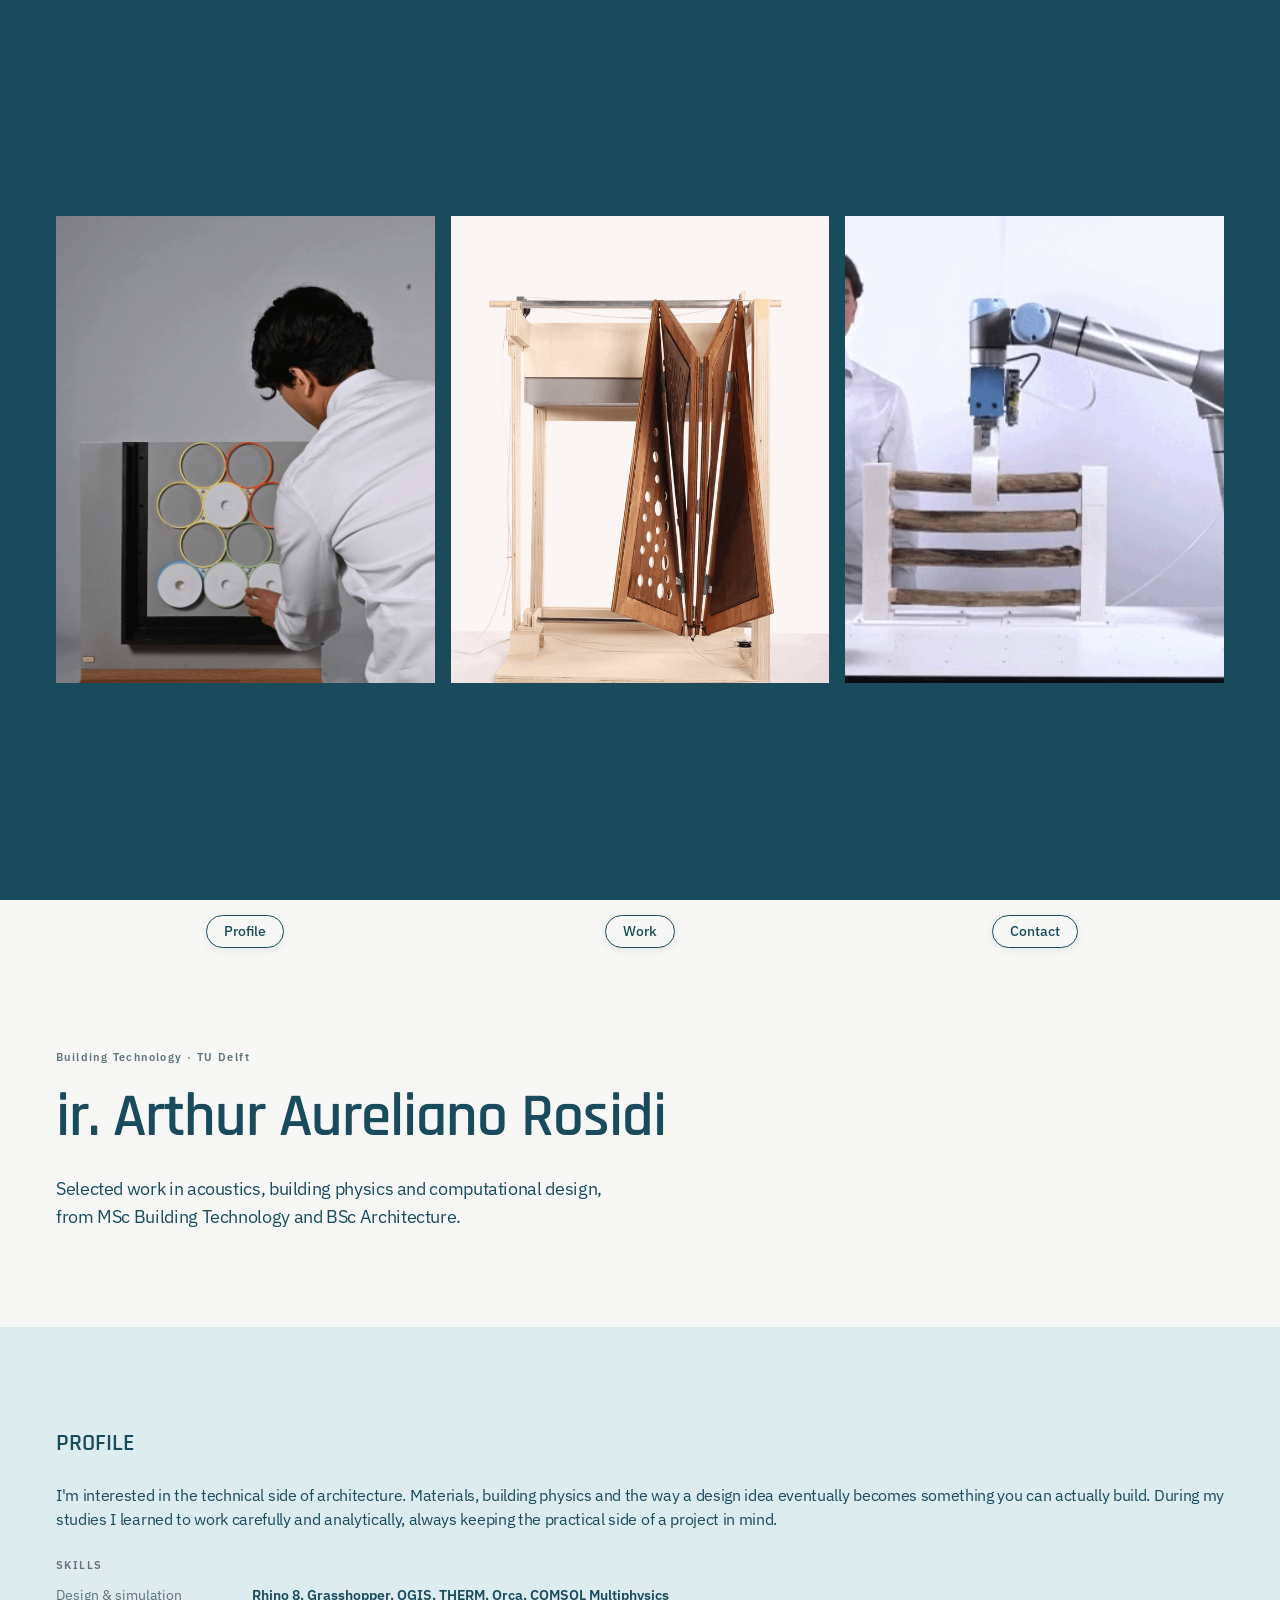
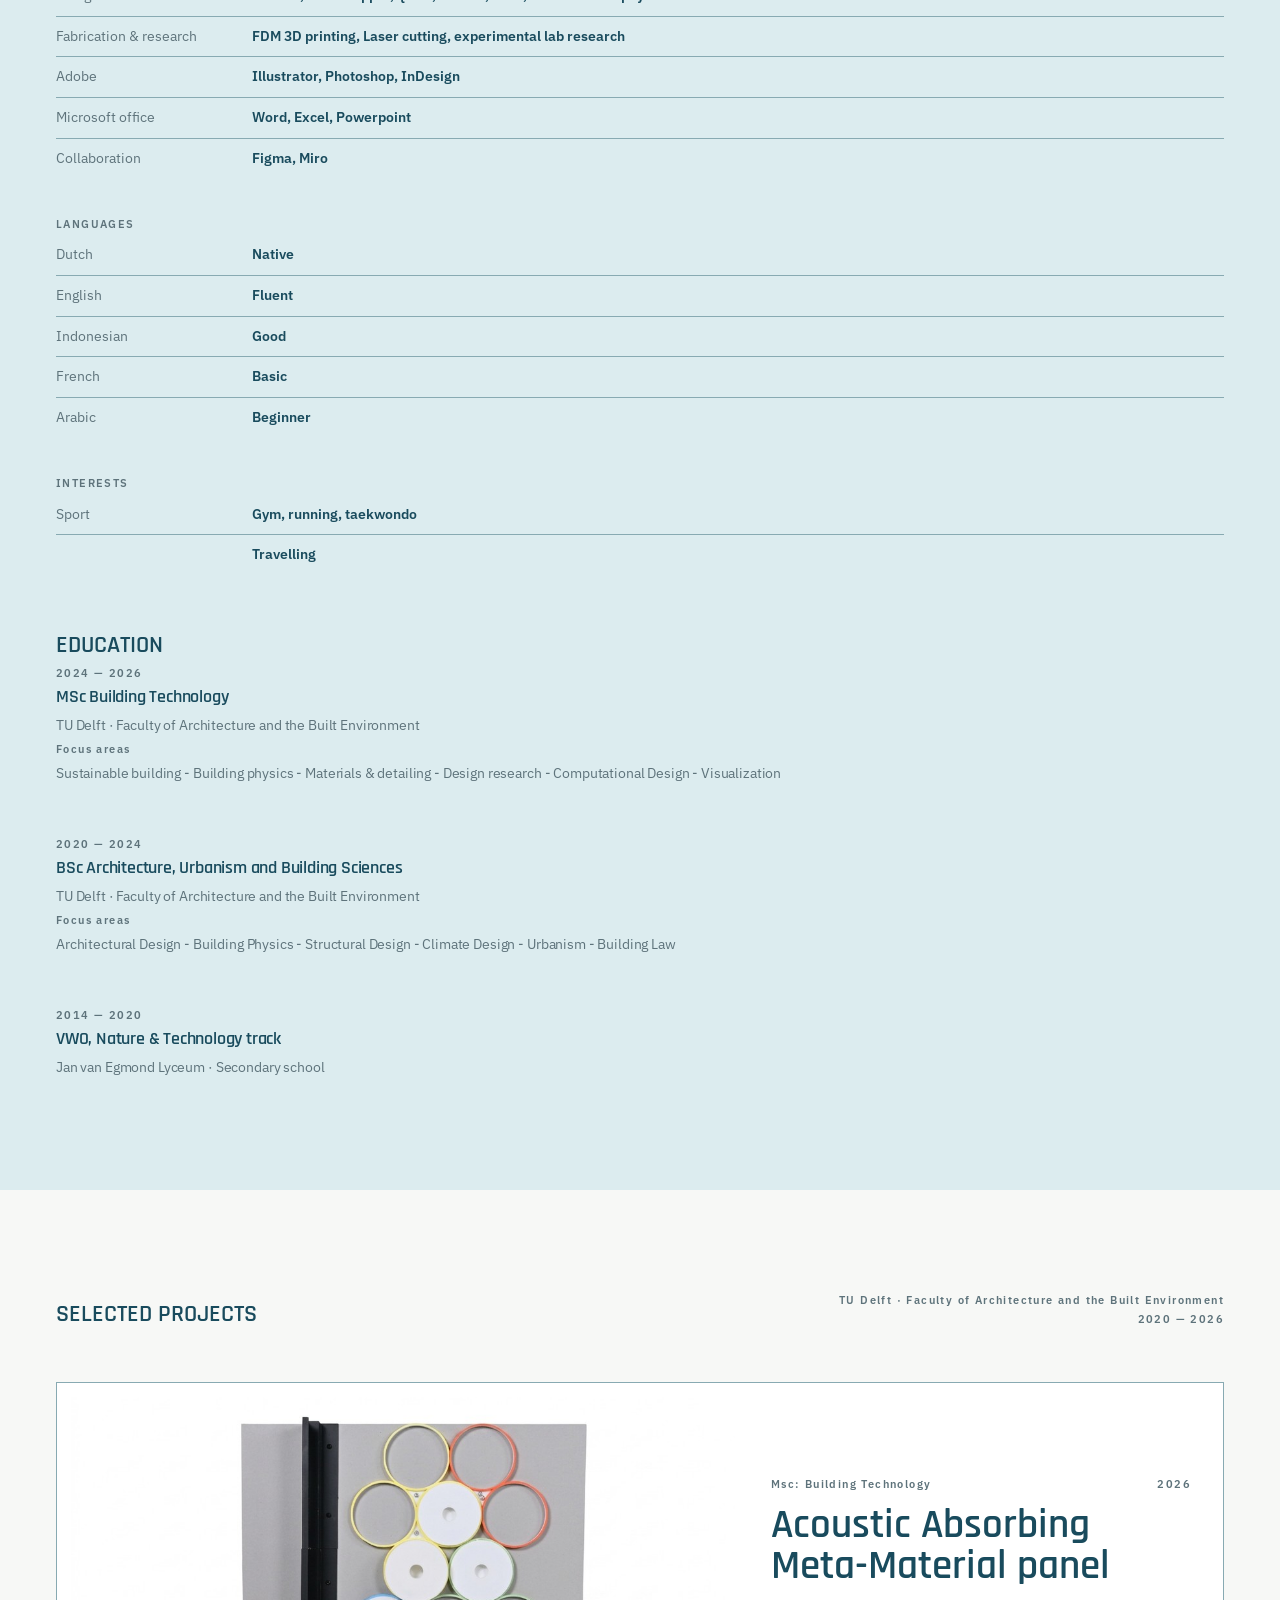
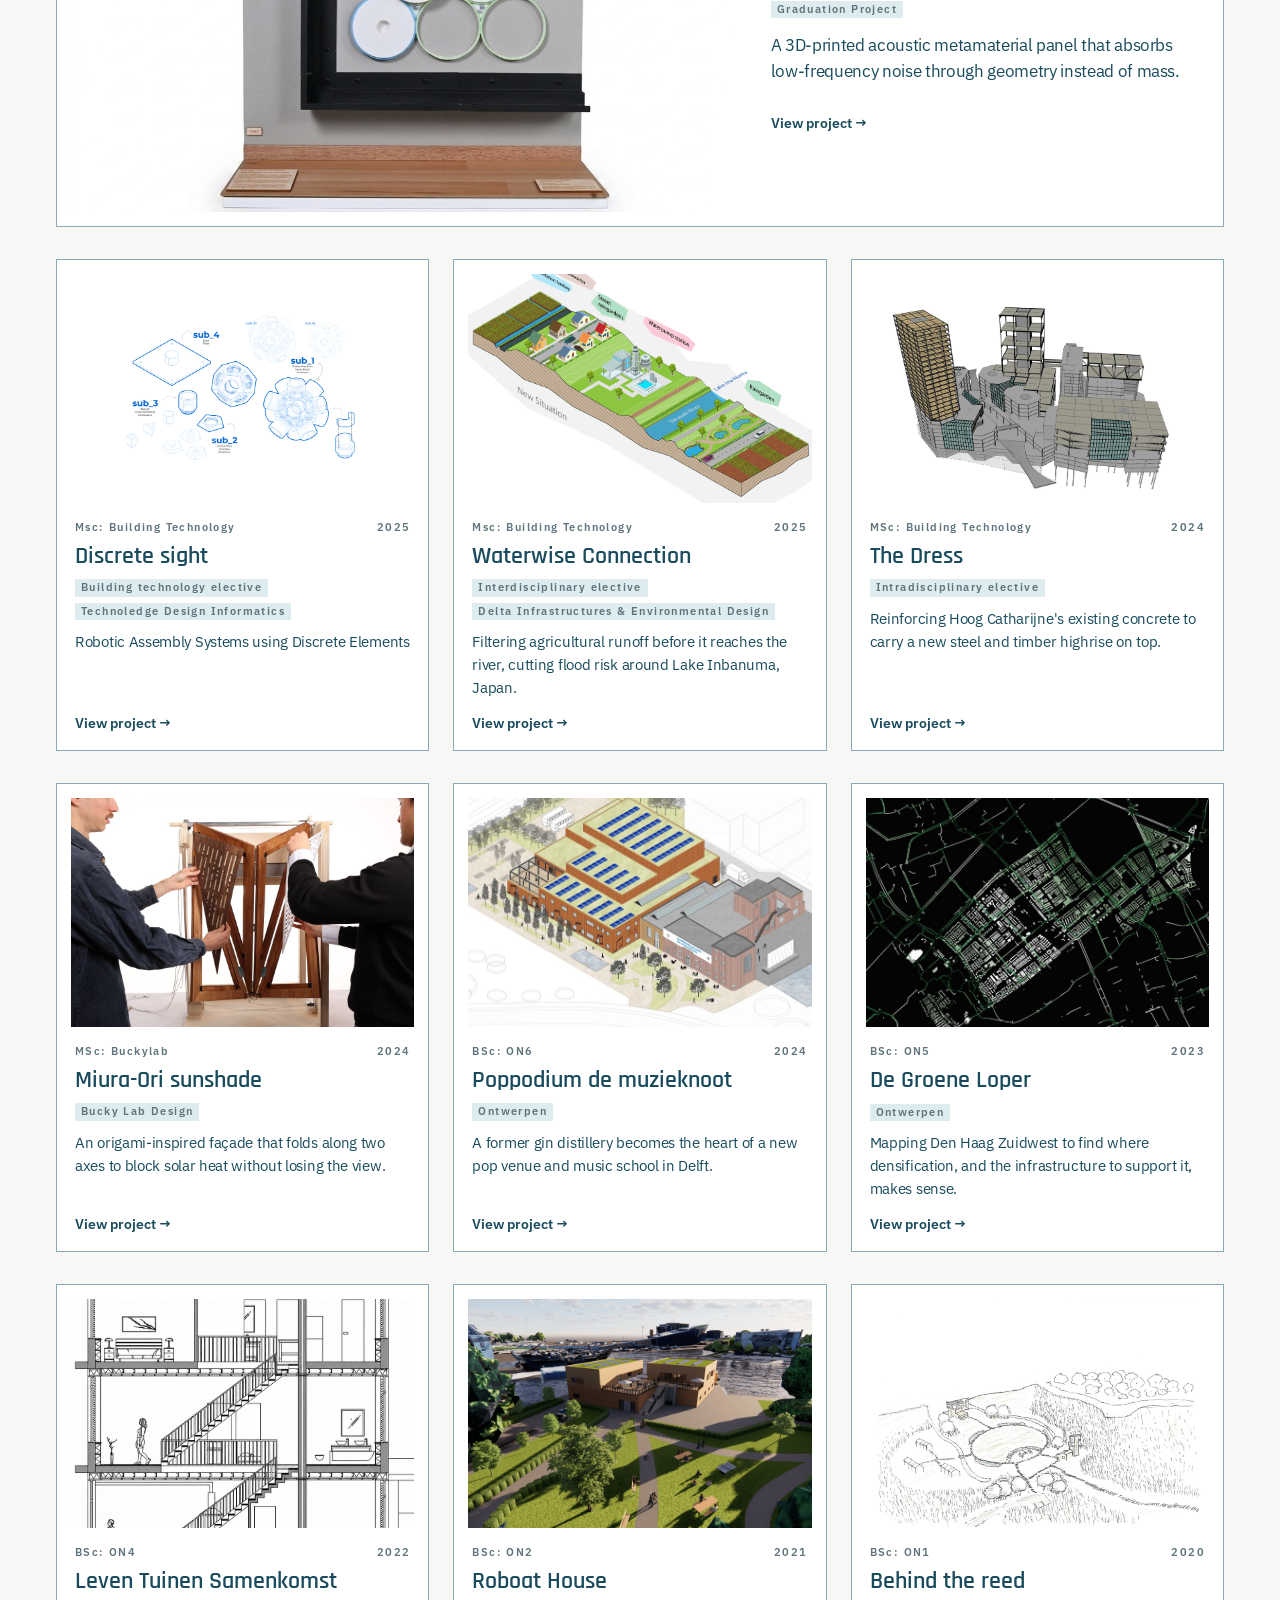
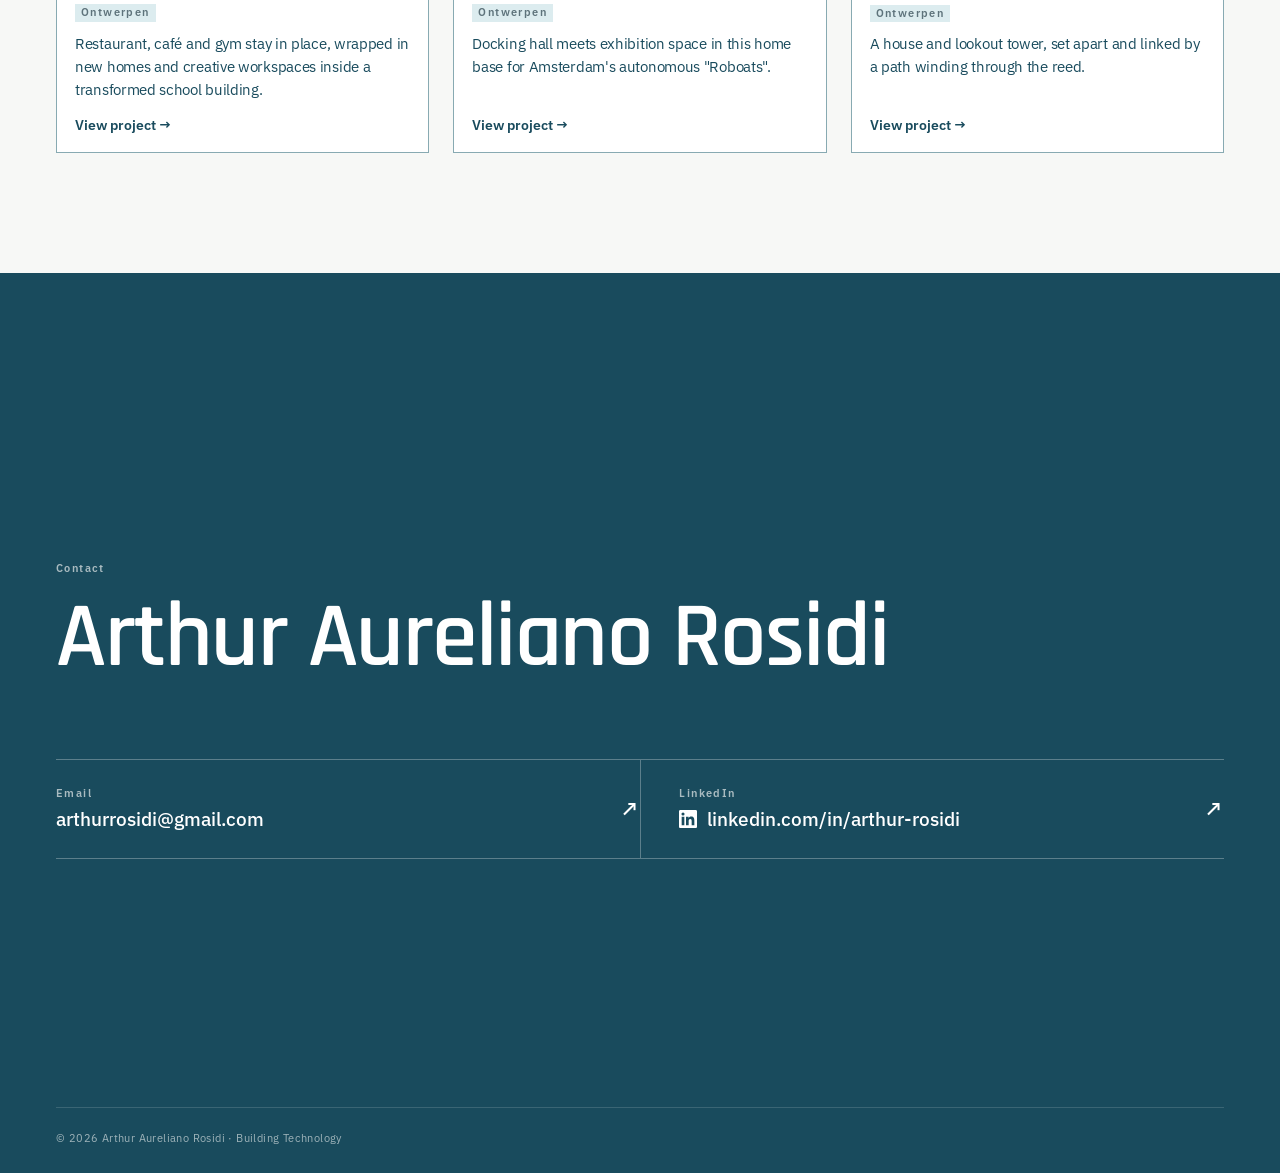
==== commit 73b4c6ed: "Homepage: profile first, graduation project large, others three across - Profile now comes before th" ====
--- a/index.html
+++ b/index.html
@@ -7,8 +7,8 @@
 <meta name="description" content="Portfolio of Arthur Aureliano Rosidi — MSc Building Technology and BSc Architecture at TU Delft. Selected work in acoustics, building physics and computational design.">
 <link rel="icon" href="assets/images/favicon.svg" type="image/svg+xml">
 <link rel="preconnect" href="https://fonts.googleapis.com"><link rel="preconnect" href="https://fonts.gstatic.com" crossorigin><link href="https://fonts.googleapis.com/css2?family=IBM+Plex+Sans:wght@400;500;600&family=Rajdhani:wght@600&display=swap" rel="stylesheet">
-<link rel="stylesheet" href="assets/css/style.css?v=20261125f">
-<link rel="stylesheet" href="assets/css/homepage.css?v=20261125f">
+<link rel="stylesheet" href="assets/css/style.css?v=20261125g">
+<link rel="stylesheet" href="assets/css/homepage.css?v=20261125g">
 </head>
 <body class="home">
   <section class="hero" aria-label="Project impressions">
@@ -21,8 +21,8 @@
 
   <nav class="site-nav" id="nav" aria-label="Main">
     <div class="nav-links">
+      <a class="pill" href="#profile">Profile</a>
       <a class="pill" href="#work">Work</a>
-      <a class="pill" href="#profile">Profile</a>
       <a class="pill" href="#contact">Contact</a>
     </div>
   </nav>
@@ -30,165 +30,8 @@
   <header class="intro" id="top">
     <span class="label reveal">Building Technology · TU Delft</span>
     <h1 class="display reveal" style="--d:.12s">ir. Arthur Aureliano Rosidi</h1>
-    <div class="intro-row reveal" style="--d:.24s">
-      <p class="intro-lead">Selected work in acoustics, building physics and computational design, from MSc Building Technology and BSc Architecture.</p>
-      <div class="intro-actions">
-        <a class="btn btn-solid" href="#work">View projects <span aria-hidden="true">↓</span></a>
-        <a class="btn btn-line" href="#contact">Get in touch</a>
-      </div>
-    </div>
+    <p class="intro-lead reveal" style="--d:.24s">Selected work in acoustics, building physics and computational design, from MSc Building Technology and BSc Architecture.</p>
   </header>
-
-  <section class="work" id="work">
-    <div class="work-head">
-      <h2 class="section-title reveal">Selected projects</h2>
-      <div class="work-sub reveal" style="--d:.12s"><span class="label">TU Delft · Faculty of Architecture and the Built Environment</span><span class="label">2020 — 2026</span></div>
-    </div>
-
-    <div class="work-group" aria-labelledby="group-msc">
-      <div class="group-head reveal">
-        <div class="group-name">
-          <span class="label">Master · 2024 — 2026</span>
-          <h3 class="group-title" id="group-msc">MSc Building Technology</h3>
-        </div>
-        <span class="label group-count">5 projects</span>
-      </div>
-      <a class="card card-feature reveal" href="projects/acoustic-meta-material.html">
-        <div class="card-media" style="background:#fff">
-          <img src="assets/images/7fBJmpltVy8BR4cbUfiP3MRXp0.jpg" alt="Acoustic Absorbing Meta-Material panel">
-        </div>
-        <div class="card-body">
-          <div class="card-meta"><span class="label">Msc: Building Technology</span><span class="label">2026</span></div>
-          <h3 class="card-title">Acoustic Absorbing Meta-Material panel</h3>
-          <div class="tags"><span class="tag">Graduation Project</span></div>
-          <p class="card-desc">A 3D-printed acoustic metamaterial panel that absorbs low-frequency noise through geometry instead of mass.</p>
-          <span class="card-cta">View project <span aria-hidden="true">→</span></span>
-        </div>
-      </a>
-      <div class="cards">
-        <a class="card reveal" href="projects/discrete-sight.html">
-          <div class="card-media" style="background:transparent">
-            <img src="assets/images/qv8nee1WNOs9wJjXDYlb6eWXk.png" alt="Discrete Sight" loading="lazy">
-          </div>
-          <div class="card-body">
-            <div class="card-meta"><span class="label">Msc: Building Technology</span><span class="label">2025</span></div>
-            <h3 class="card-title">Discrete sight</h3>
-            <div class="tags"><span class="tag">Building technology elective</span><span class="tag">Technoledge Design Informatics</span></div>
-            <p class="card-desc">Robotic Assembly Systems using Discrete Elements</p>
-            <span class="card-cta">View project <span aria-hidden="true">→</span></span>
-          </div>
-        </a>
-        <a class="card reveal" href="projects/waterwise-connections.html">
-          <div class="card-media" style="background:#fff">
-            <img src="assets/images/pkbGloHwJWUfkoBATfV5LnauAas.png" alt="Waterwise Connections" loading="lazy">
-          </div>
-          <div class="card-body">
-            <div class="card-meta"><span class="label">Msc: Building Technology</span><span class="label">2025</span></div>
-            <h3 class="card-title">Waterwise Connection</h3>
-            <div class="tags"><span class="tag">Interdisciplinary elective</span><span class="tag">Delta Infrastructures &amp; Environmental Design</span></div>
-            <p class="card-desc">Filtering agricultural runoff before it reaches the river, cutting flood risk around Lake Inbanuma, Japan.</p>
-            <span class="card-cta">View project <span aria-hidden="true">→</span></span>
-          </div>
-        </a>
-        <a class="card reveal" href="projects/the-dress.html">
-          <div class="card-media" style="background:transparent">
-            <img src="assets/images/UBTDMS4DJdnwbMpuq6S3fV7xK9s.png" alt="The Dress" loading="lazy">
-          </div>
-          <div class="card-body">
-            <div class="card-meta"><span class="label">MSc: Building Technology</span><span class="label">2024</span></div>
-            <h3 class="card-title">The Dress</h3>
-            <div class="tags"><span class="tag">Intradisciplinary elective</span></div>
-            <p class="card-desc">Reinforcing Hoog Catharijne's existing concrete to carry a new steel and timber highrise on top.</p>
-            <span class="card-cta">View project <span aria-hidden="true">→</span></span>
-          </div>
-        </a>
-        <a class="card reveal" href="projects/miura-ori-sunshadee.html">
-          <div class="card-media" style="background:#dcecef">
-            <img src="assets/images/uMo1BhstoY4Bayd4Q0uHglEWgs.jpg" alt="Miura-Ori Sunshade" loading="lazy">
-          </div>
-          <div class="card-body">
-            <div class="card-meta"><span class="label">MSc: Buckylab</span><span class="label">2024</span></div>
-            <h3 class="card-title">Miura-Ori sunshade</h3>
-            <div class="tags"><span class="tag">Bucky Lab Design</span></div>
-            <p class="card-desc">An origami-inspired façade that folds along two axes to block solar heat without losing the view.</p>
-            <span class="card-cta">View project <span aria-hidden="true">→</span></span>
-          </div>
-        </a>
-      </div>
-    </div>
-
-    <div class="work-group" aria-labelledby="group-bsc">
-      <div class="group-head reveal">
-        <div class="group-name">
-          <span class="label">Bachelor · 2020 — 2024</span>
-          <h3 class="group-title" id="group-bsc">BSc Architecture, Urbanism and Building Sciences</h3>
-        </div>
-        <span class="label group-count">5 projects</span>
-      </div>
-      <a class="card card-feature reveal" href="projects/poppodium-de-muzieknoot.html">
-        <div class="card-media" style="background:#fff">
-          <img src="assets/images/9X69WaiAIS9eIMvuFLGMfGyU8HY.jpg" alt="Poppodium de muzieknoot" loading="lazy">
-        </div>
-        <div class="card-body">
-          <div class="card-meta"><span class="label">BSc: ON6</span><span class="label">2024</span></div>
-          <h3 class="card-title">Poppodium de muzieknoot</h3>
-          <div class="tags"><span class="tag">Ontwerpen</span></div>
-          <p class="card-desc">A former gin distillery becomes the heart of a new pop venue and music school in Delft.</p>
-          <span class="card-cta">View project <span aria-hidden="true">→</span></span>
-        </div>
-      </a>
-      <div class="cards">
-        <a class="card reveal" href="projects/de-groene-loperr.html">
-          <div class="card-media" style="background:#dcecef">
-            <img src="assets/images/zZaEW2q6ZHelyUNDBIjQ0ZPZdTE.jpg" alt="De Groene Loper" loading="lazy">
-          </div>
-          <div class="card-body">
-            <div class="card-meta"><span class="label">BSc: ON5</span><span class="label">2023</span></div>
-            <h3 class="card-title">De Groene Loper</h3>
-            <div class="tags"><span class="tag">Ontwerpen</span></div>
-            <p class="card-desc">Mapping Den Haag Zuidwest to find where densification, and the infrastructure to support it, makes sense.</p>
-            <span class="card-cta">View project <span aria-hidden="true">→</span></span>
-          </div>
-        </a>
-        <a class="card reveal" href="projects/leven-tuinen-samenkomstt.html">
-          <div class="card-media" style="background:#fff">
-            <img src="assets/images/vIVxRtzJwzxtqP8382pmiDGzQ.png" alt="Leven Tuinen Samenkomst" loading="lazy">
-          </div>
-          <div class="card-body">
-            <div class="card-meta"><span class="label">BSc: ON4</span><span class="label">2022</span></div>
-            <h3 class="card-title">Leven Tuinen Samenkomst</h3>
-            <div class="tags"><span class="tag">Ontwerpen</span></div>
-            <p class="card-desc">Restaurant, café and gym stay in place, wrapped in new homes and creative workspaces inside a transformed school building.</p>
-            <span class="card-cta">View project <span aria-hidden="true">→</span></span>
-          </div>
-        </a>
-        <a class="card reveal" href="projects/roboat-housee.html">
-          <div class="card-media" style="background:#fff">
-            <img src="assets/images/58lxfVfCEHOkUHSlNaOJWX6t44.png" alt="Roboat House" loading="lazy">
-          </div>
-          <div class="card-body">
-            <div class="card-meta"><span class="label">BSc: ON2</span><span class="label">2021</span></div>
-            <h3 class="card-title">Roboat House</h3>
-            <div class="tags"><span class="tag">Ontwerpen</span></div>
-            <p class="card-desc">Docking hall meets exhibition space in this home base for Amsterdam's autonomous "Roboats".</p>
-            <span class="card-cta">View project <span aria-hidden="true">→</span></span>
-          </div>
-        </a>
-        <a class="card reveal" href="projects/behind-the-reedd.html">
-          <div class="card-media" style="background:#fff">
-            <img class="rot-left" src="assets/images/aWGSWt3ixAJpZRjWHV5mUtsrsbQ.png" alt="Behind the reed" loading="lazy">
-          </div>
-          <div class="card-body">
-            <div class="card-meta"><span class="label">BSc: ON1</span><span class="label">2020</span></div>
-            <h3 class="card-title">Behind the reed</h3>
-            <div class="tags"><span class="tag">Ontwerpen</span></div>
-            <p class="card-desc">A house and lookout tower, set apart and linked by a path winding through the reed.</p>
-            <span class="card-cta">View project <span aria-hidden="true">→</span></span>
-          </div>
-        </a>
-      </div>
-    </div>
-  </section>
 
   <section class="profile" id="profile">
     <div class="wrap">
@@ -248,6 +91,136 @@
     </div>
   </section>
 
+  <section class="work" id="work">
+    <div class="work-head">
+      <h2 class="section-title reveal">Selected projects</h2>
+      <div class="work-sub reveal" style="--d:.12s"><span class="label">TU Delft · Faculty of Architecture and the Built Environment</span><span class="label">2020 — 2026</span></div>
+    </div>
+
+    <a class="card card-feature reveal" href="projects/acoustic-meta-material.html">
+      <div class="card-media" style="background:#fff">
+        <img src="assets/images/7fBJmpltVy8BR4cbUfiP3MRXp0.jpg" alt="Acoustic Absorbing Meta-Material panel">
+      </div>
+      <div class="card-body">
+        <div class="card-meta"><span class="label">Msc: Building Technology</span><span class="label">2026</span></div>
+        <h3 class="card-title">Acoustic Absorbing Meta-Material panel</h3>
+        <div class="tags"><span class="tag">Graduation Project</span></div>
+        <p class="card-desc">A 3D-printed acoustic metamaterial panel that absorbs low-frequency noise through geometry instead of mass.</p>
+        <span class="card-cta">View project <span aria-hidden="true">→</span></span>
+      </div>
+    </a>
+    <div class="cards">
+      <a class="card reveal" href="projects/discrete-sight.html">
+        <div class="card-media" style="background:transparent">
+          <img src="assets/images/qv8nee1WNOs9wJjXDYlb6eWXk.png" alt="Discrete Sight" loading="lazy">
+        </div>
+        <div class="card-body">
+          <div class="card-meta"><span class="label">Msc: Building Technology</span><span class="label">2025</span></div>
+          <h3 class="card-title">Discrete sight</h3>
+          <div class="tags"><span class="tag">Building technology elective</span><span class="tag">Technoledge Design Informatics</span></div>
+          <p class="card-desc">Robotic Assembly Systems using Discrete Elements</p>
+          <span class="card-cta">View project <span aria-hidden="true">→</span></span>
+        </div>
+      </a>
+      <a class="card reveal" href="projects/waterwise-connections.html">
+        <div class="card-media" style="background:#fff">
+          <img src="assets/images/pkbGloHwJWUfkoBATfV5LnauAas.png" alt="Waterwise Connections" loading="lazy">
+        </div>
+        <div class="card-body">
+          <div class="card-meta"><span class="label">Msc: Building Technology</span><span class="label">2025</span></div>
+          <h3 class="card-title">Waterwise Connection</h3>
+          <div class="tags"><span class="tag">Interdisciplinary elective</span><span class="tag">Delta Infrastructures &amp; Environmental Design</span></div>
+          <p class="card-desc">Filtering agricultural runoff before it reaches the river, cutting flood risk around Lake Inbanuma, Japan.</p>
+          <span class="card-cta">View project <span aria-hidden="true">→</span></span>
+        </div>
+      </a>
+      <a class="card reveal" href="projects/the-dress.html">
+        <div class="card-media" style="background:transparent">
+          <img src="assets/images/UBTDMS4DJdnwbMpuq6S3fV7xK9s.png" alt="The Dress" loading="lazy">
+        </div>
+        <div class="card-body">
+          <div class="card-meta"><span class="label">MSc: Building Technology</span><span class="label">2024</span></div>
+          <h3 class="card-title">The Dress</h3>
+          <div class="tags"><span class="tag">Intradisciplinary elective</span></div>
+          <p class="card-desc">Reinforcing Hoog Catharijne's existing concrete to carry a new steel and timber highrise on top.</p>
+          <span class="card-cta">View project <span aria-hidden="true">→</span></span>
+        </div>
+      </a>
+      <a class="card reveal" href="projects/miura-ori-sunshadee.html">
+        <div class="card-media" style="background:#dcecef">
+          <img src="assets/images/uMo1BhstoY4Bayd4Q0uHglEWgs.jpg" alt="Miura-Ori Sunshade" loading="lazy">
+        </div>
+        <div class="card-body">
+          <div class="card-meta"><span class="label">MSc: Buckylab</span><span class="label">2024</span></div>
+          <h3 class="card-title">Miura-Ori sunshade</h3>
+          <div class="tags"><span class="tag">Bucky Lab Design</span></div>
+          <p class="card-desc">An origami-inspired façade that folds along two axes to block solar heat without losing the view.</p>
+          <span class="card-cta">View project <span aria-hidden="true">→</span></span>
+        </div>
+      </a>
+      <a class="card reveal" href="projects/poppodium-de-muzieknoot.html">
+        <div class="card-media" style="background:#fff">
+          <img src="assets/images/9X69WaiAIS9eIMvuFLGMfGyU8HY.jpg" alt="Poppodium de muzieknoot" loading="lazy">
+        </div>
+        <div class="card-body">
+          <div class="card-meta"><span class="label">BSc: ON6</span><span class="label">2024</span></div>
+          <h3 class="card-title">Poppodium de muzieknoot</h3>
+          <div class="tags"><span class="tag">Ontwerpen</span></div>
+          <p class="card-desc">A former gin distillery becomes the heart of a new pop venue and music school in Delft.</p>
+          <span class="card-cta">View project <span aria-hidden="true">→</span></span>
+        </div>
+      </a>
+      <a class="card reveal" href="projects/de-groene-loperr.html">
+        <div class="card-media" style="background:#dcecef">
+          <img src="assets/images/zZaEW2q6ZHelyUNDBIjQ0ZPZdTE.jpg" alt="De Groene Loper" loading="lazy">
+        </div>
+        <div class="card-body">
+          <div class="card-meta"><span class="label">BSc: ON5</span><span class="label">2023</span></div>
+          <h3 class="card-title">De Groene Loper</h3>
+          <div class="tags"><span class="tag">Ontwerpen</span></div>
+          <p class="card-desc">Mapping Den Haag Zuidwest to find where densification, and the infrastructure to support it, makes sense.</p>
+          <span class="card-cta">View project <span aria-hidden="true">→</span></span>
+        </div>
+      </a>
+      <a class="card reveal" href="projects/leven-tuinen-samenkomstt.html">
+        <div class="card-media" style="background:#fff">
+          <img src="assets/images/vIVxRtzJwzxtqP8382pmiDGzQ.png" alt="Leven Tuinen Samenkomst" loading="lazy">
+        </div>
+        <div class="card-body">
+          <div class="card-meta"><span class="label">BSc: ON4</span><span class="label">2022</span></div>
+          <h3 class="card-title">Leven Tuinen Samenkomst</h3>
+          <div class="tags"><span class="tag">Ontwerpen</span></div>
+          <p class="card-desc">Restaurant, café and gym stay in place, wrapped in new homes and creative workspaces inside a transformed school building.</p>
+          <span class="card-cta">View project <span aria-hidden="true">→</span></span>
+        </div>
+      </a>
+      <a class="card reveal" href="projects/roboat-housee.html">
+        <div class="card-media" style="background:#fff">
+          <img src="assets/images/58lxfVfCEHOkUHSlNaOJWX6t44.png" alt="Roboat House" loading="lazy">
+        </div>
+        <div class="card-body">
+          <div class="card-meta"><span class="label">BSc: ON2</span><span class="label">2021</span></div>
+          <h3 class="card-title">Roboat House</h3>
+          <div class="tags"><span class="tag">Ontwerpen</span></div>
+          <p class="card-desc">Docking hall meets exhibition space in this home base for Amsterdam's autonomous "Roboats".</p>
+          <span class="card-cta">View project <span aria-hidden="true">→</span></span>
+        </div>
+      </a>
+      <a class="card reveal" href="projects/behind-the-reedd.html">
+        <div class="card-media" style="background:#fff">
+          <img class="rot-left" src="assets/images/aWGSWt3ixAJpZRjWHV5mUtsrsbQ.png" alt="Behind the reed" loading="lazy">
+        </div>
+        <div class="card-body">
+          <div class="card-meta"><span class="label">BSc: ON1</span><span class="label">2020</span></div>
+          <h3 class="card-title">Behind the reed</h3>
+          <div class="tags"><span class="tag">Ontwerpen</span></div>
+          <p class="card-desc">A house and lookout tower, set apart and linked by a path winding through the reed.</p>
+          <span class="card-cta">View project <span aria-hidden="true">→</span></span>
+        </div>
+      </a>
+    </div>
+  </section>
+
   <section class="contact" id="contact">
     <div class="contact-inner">
       <span class="label reveal">Contact</span>
@@ -259,6 +232,6 @@
     </div>
     <footer class="copyright">© 2026 Arthur Aureliano Rosidi · Building Technology</footer>
   </section>
-  <script src="assets/js/main.js?v=20261125f"></script>
+  <script src="assets/js/main.js?v=20261125g"></script>
 </body>
 </html>
--- a/assets/css/homepage.css
+++ b/assets/css/homepage.css
@@ -11,14 +11,7 @@
 
 /* ---------- Intro ---------- */
 .home .intro { padding: 88px var(--pad) 96px; gap: 24px; }
-.intro-row {
-  display: flex;
-  justify-content: space-between;
-  align-items: flex-end;
-  gap: 32px 48px;
-  flex-wrap: wrap;
-  margin-top: 8px;
-}
+.home .intro .intro-lead { margin-top: 4px; }
 .intro-lead {
   max-width: 560px;
   font-size: 18px;
@@ -26,28 +19,13 @@
   letter-spacing: -0.02em;
   color: var(--ink);
 }
-.intro-actions { display: flex; gap: 12px; flex-wrap: wrap; }
-.btn {
-  display: inline-flex; align-items: center; gap: 8px;
-  min-height: 44px; padding: 0 22px;
-  font-size: 15px; font-weight: 500; line-height: 1;
-  border: 1px solid var(--ink); border-radius: 100px;
-  transition: transform .25s var(--ease), background-color .25s var(--ease), color .25s var(--ease);
-}
-.btn:hover { transform: translateY(-1px); }
-.btn-solid { background: var(--ink); color: var(--white); }
-.btn-solid:hover { background: #10394a; }
-.btn-line { background: transparent; color: var(--ink); }
-.btn-line:hover { background: var(--white); }
 
 /* ---------- Section headings: one style for the whole page ---------- */
 .home .work-head { align-items: flex-end; margin-bottom: 56px; }
 .home .work-sub { padding-top: 0; }
 
-/* ---------- Project groups ---------- */
-.home .work { padding: 104px var(--pad) 120px; border-top: 1px solid rgba(136, 170, 178, .45); }
-.home .work-group + .work-group { margin-top: 112px; }
-.home .group-head { margin-bottom: 32px; }
+/* ---------- Projects: graduation project large, the rest three across ---------- */
+.home .work { padding: 104px var(--pad) 120px; }
 
 /* every card: white frame, fixed 3:2 image, text below */
 .home .card { padding: 14px; height: 100%; }
@@ -63,27 +41,29 @@
   transition: transform .6s var(--ease);
 }
 .home .card:hover .card-media img:not(.rot-left) { transform: scale(1.02); }
-.home .card-title { min-height: 0; font-size: 28px; line-height: 1.05; }
-.home .card-body { padding: 20px 6px 6px; gap: 12px; flex: 1; }
+.home .card-title { min-height: 0; font-size: 24px; line-height: 1.05; }
+.home .card-body { padding: 18px 4px 4px; gap: 10px; flex: 1; }
 .home .card-meta { order: -1; }
 .home .tags { display: flex; flex-wrap: wrap; gap: 6px; }
 .home .tag { padding: 2px 6px; }
-.home .card-desc { font-size: 16px; color: var(--ink); }
+.home .card-desc { font-size: 15px; color: var(--ink); }
 .home .card-cta { margin-top: auto; padding-top: 6px; font-size: 14px; }
 
-/* lead project of each group: large, image left, text right */
+/* graduation project: large, image left, text right */
 .home .card-feature {
   display: grid;
   grid-template-columns: minmax(0, 7fr) minmax(0, 5fr);
-  margin-bottom: 24px;
+  margin-bottom: 32px;
 }
 .home .card-feature .card-media { aspect-ratio: 16 / 10; }
 .home .card-feature .card-body { padding: 8px 18px 8px 36px; justify-content: center; gap: 14px; }
 .home .card-feature .card-cta { margin-top: 10px; }
 .home .card-feature .card-title { font-size: clamp(32px, 3.2vw, 46px); line-height: 1; }
+.home .card-feature .card-desc, .home .card-feature .card-title { max-width: 30ch; }
+.home .card-feature .card-desc { max-width: 42ch; }
 .home .card-feature .card-desc { font-size: 17px; }
 
-.home .cards { gap: 24px; align-items: stretch; }
+.home .cards { grid-template-columns: repeat(3, minmax(0, 1fr)); gap: 32px 24px; align-items: stretch; }
 
 /* ---------- Profile ---------- */
 .home .profile { padding: 104px var(--pad) 112px; }
@@ -142,7 +122,8 @@
   .home .card-feature .card-body { padding: 22px 6px 6px; }
   .home .card-desc, .home .card-feature .card-desc { font-size: 15px; }
   .home .lead { font-size: 15px; }
-  .home .card-title { font-size: 24px; }
+  .home .card-title { font-size: 22px; }
+  .home .cards { grid-template-columns: repeat(2, minmax(0, 1fr)); }
 }
 
 /* ---------- Phone ---------- */
@@ -151,12 +132,10 @@
   .home .hero-grid { max-width: none; }
   .home .intro { padding: 56px var(--pad) 64px; }
   .intro-lead { font-size: 16px; }
-  .intro-actions { width: 100%; }
-  .btn { flex: 1 1 auto; justify-content: center; }
   .home .work { padding: 72px var(--pad) 80px; }
   .home .work-head { align-items: flex-start; margin-bottom: 36px; }
-  .home .work-group + .work-group { margin-top: 72px; }
-  .home .card-feature { margin-bottom: 16px; }
+  .home .card-feature { margin-bottom: 24px; }
+  .home .cards { grid-template-columns: 1fr; gap: 20px; }
   .home .card-desc, .home .card-feature .card-desc, .home .lead { font-size: 14px; }
   .home .card-title { margin-bottom: 0; }
   .home .card-media img:not(.rot-left) { position: absolute; }
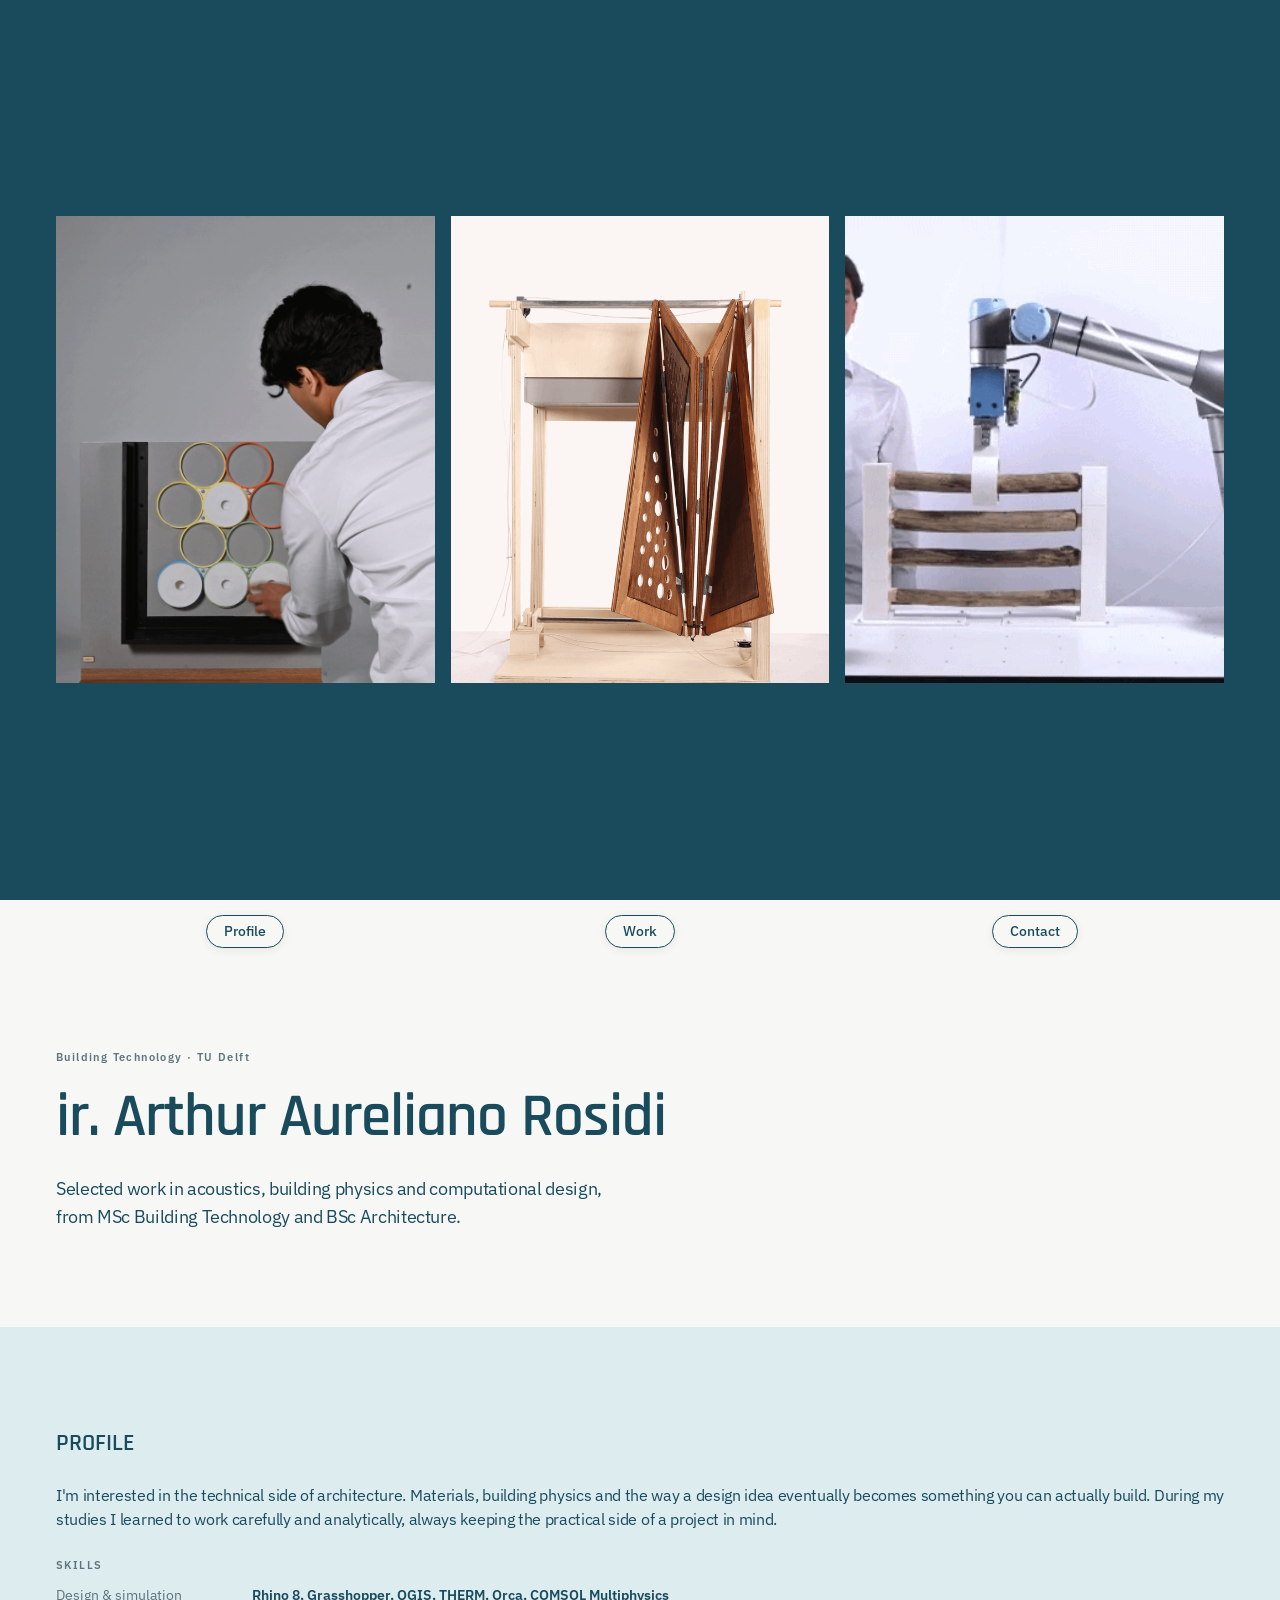
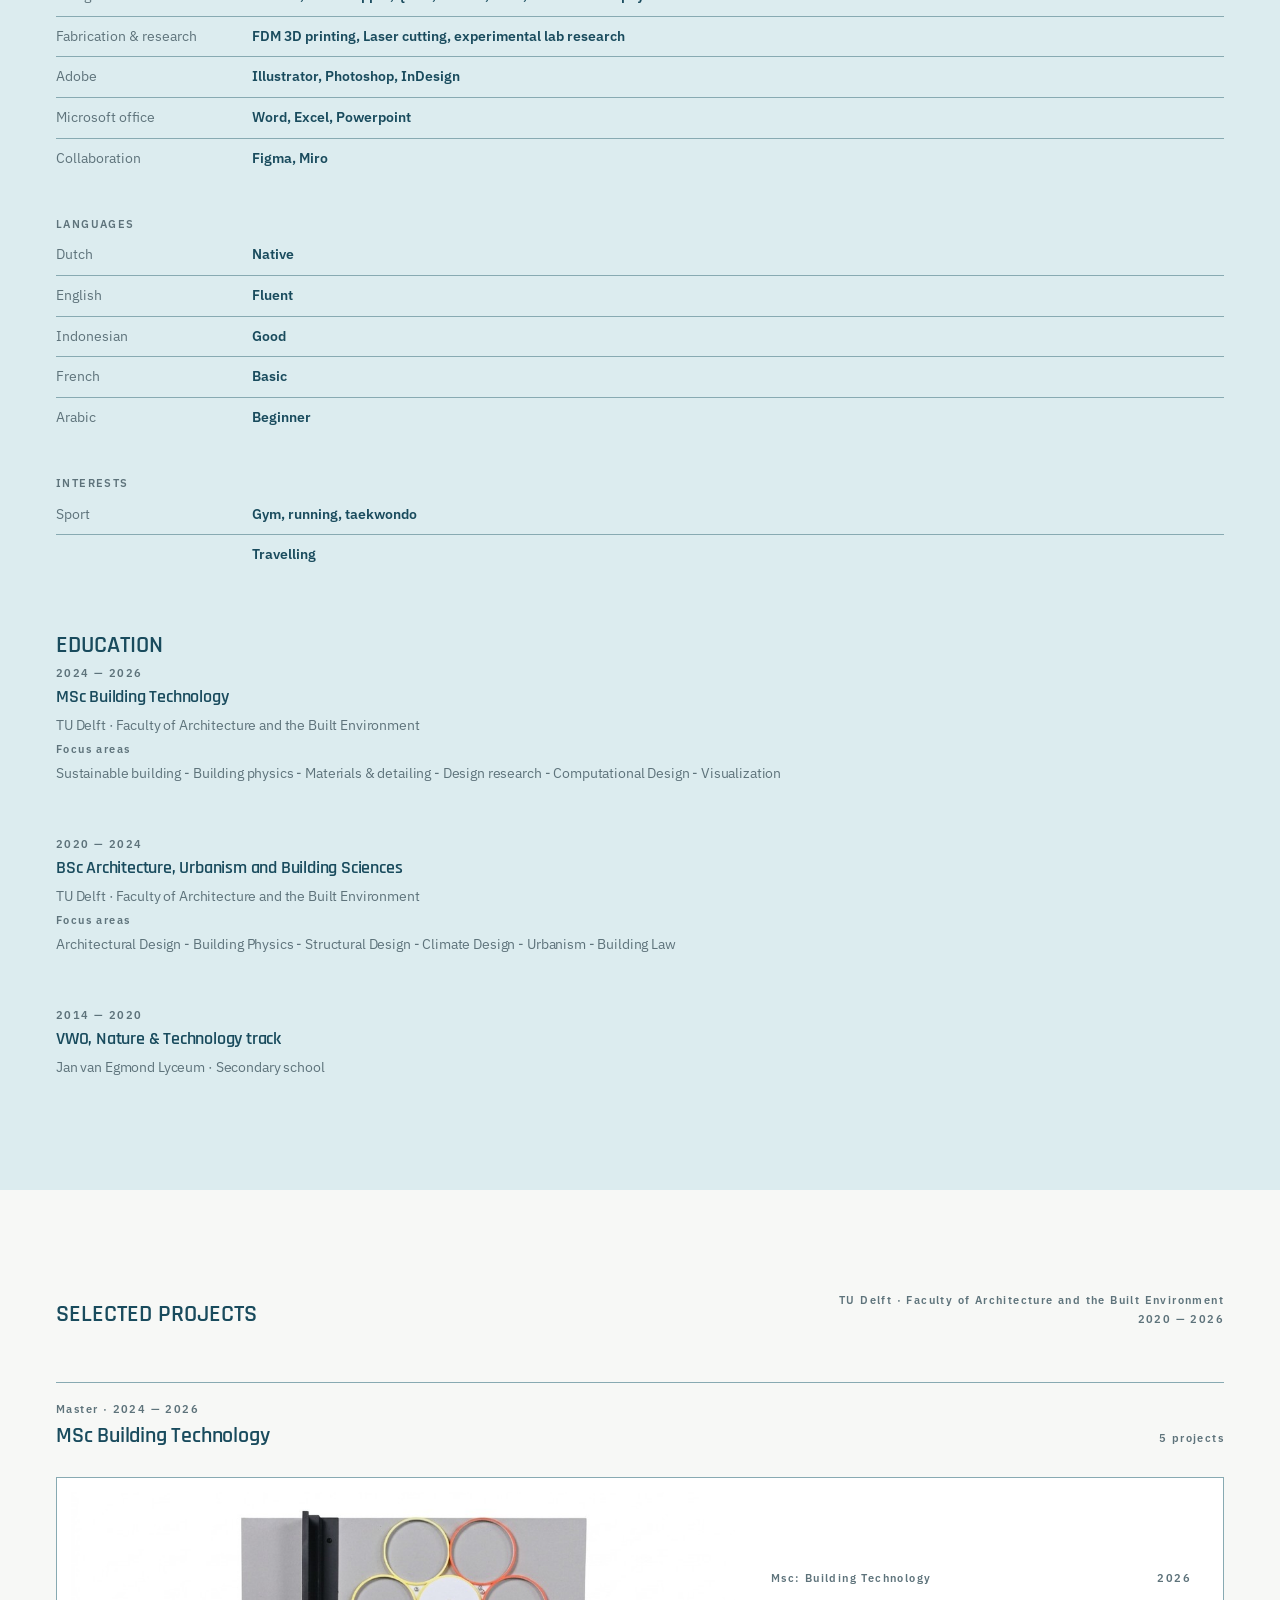
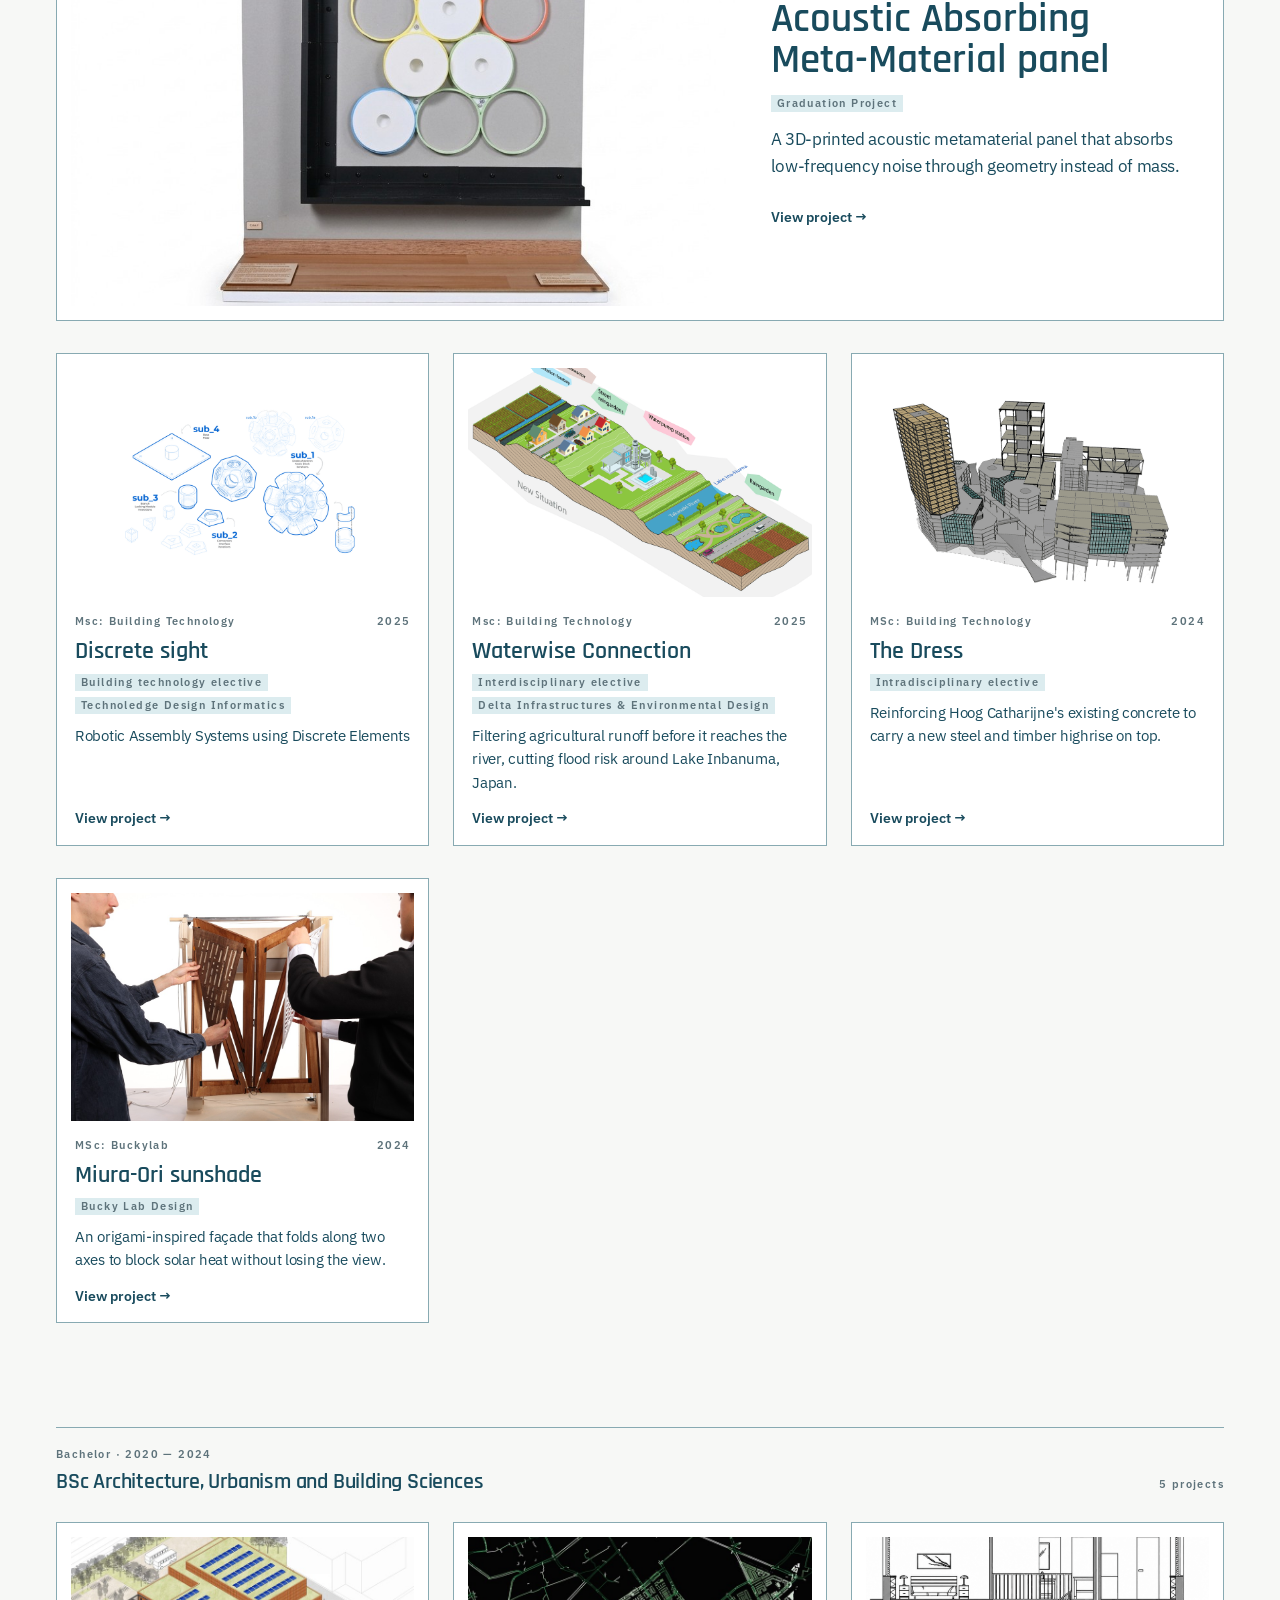
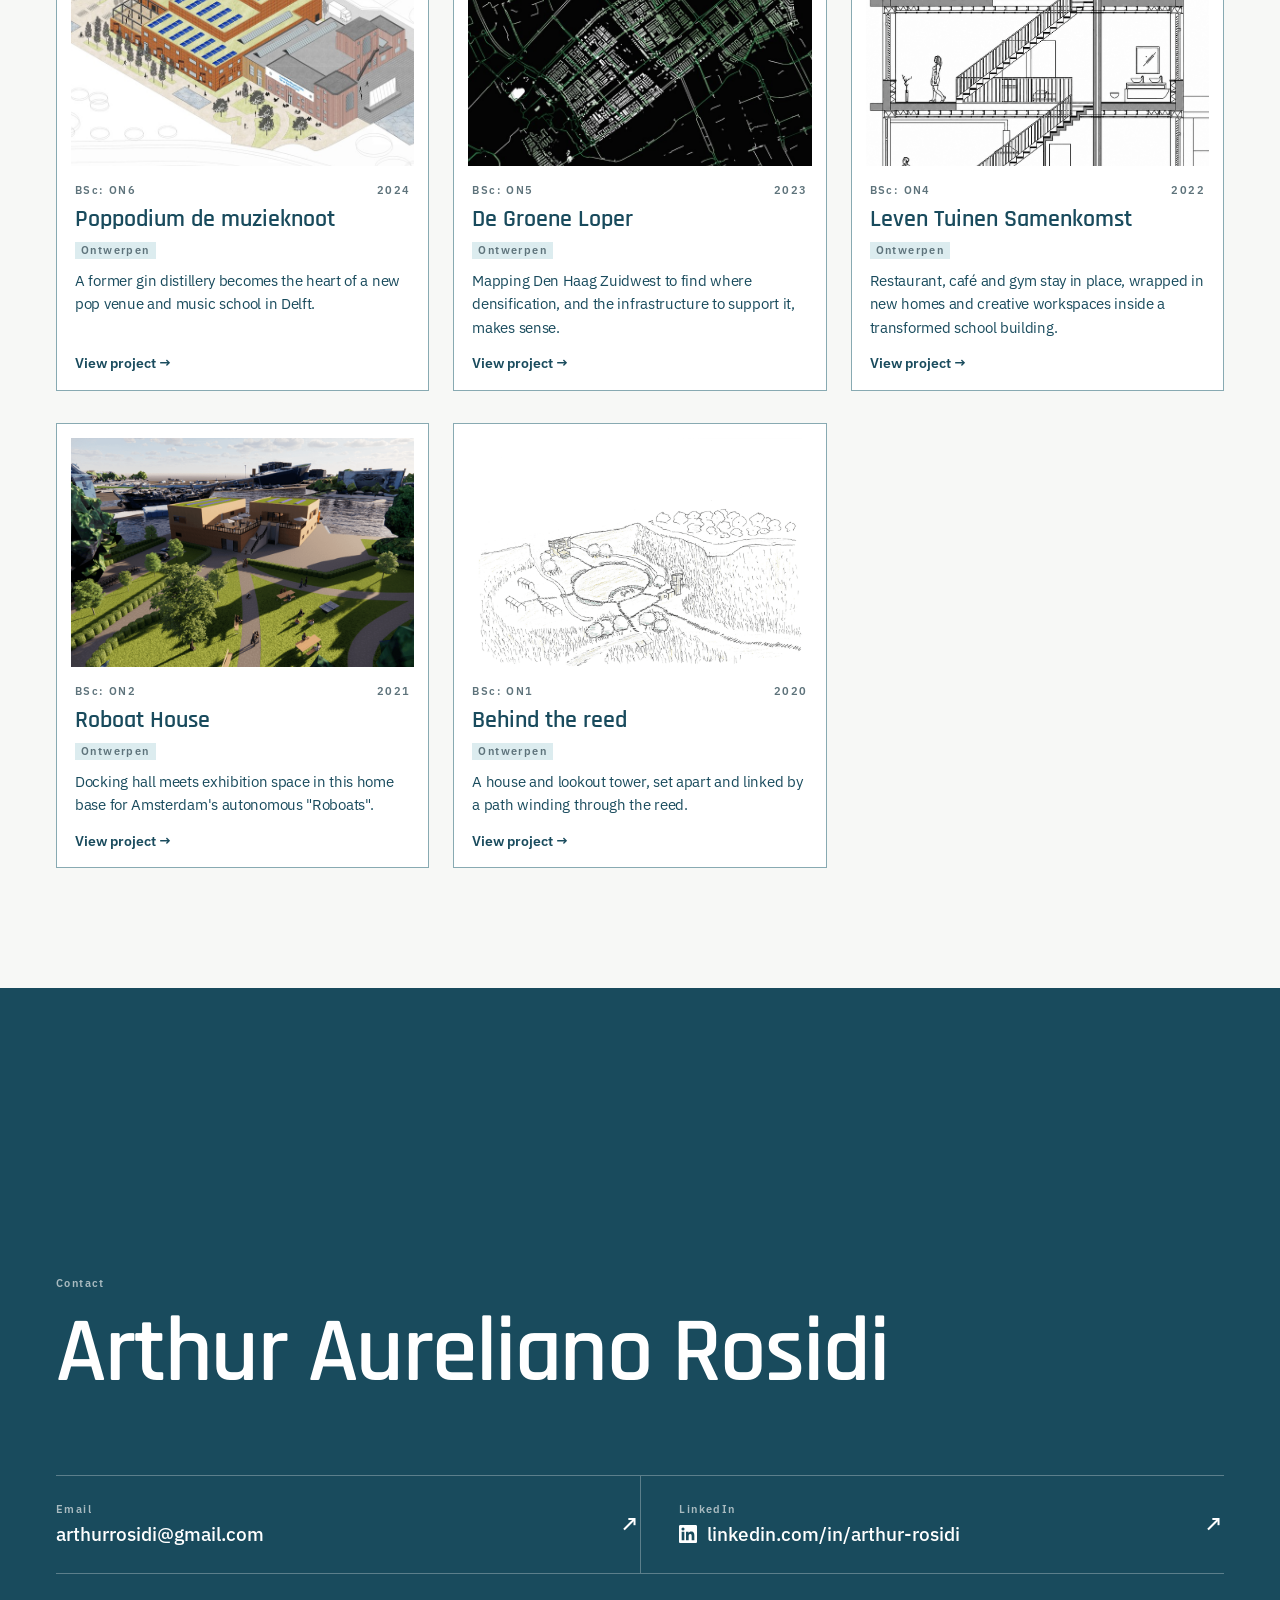
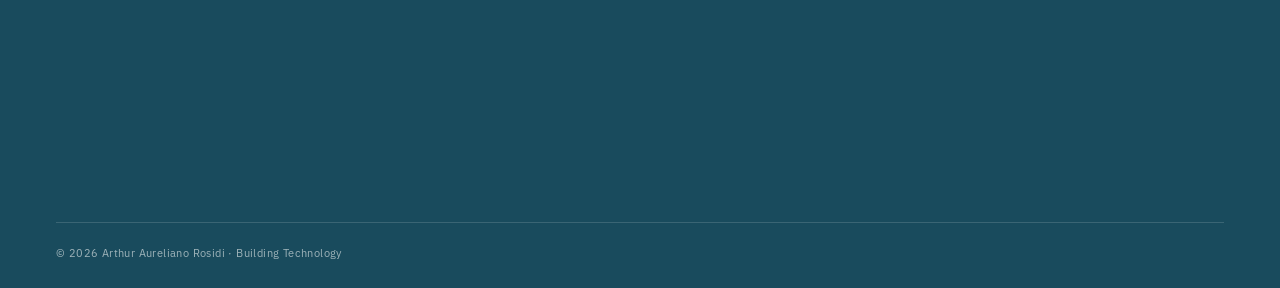
==== commit 2d61dd04: "Homepage projects: Master and Bachelor groups, three across Master group opens with the graduation p" ====
--- a/index.html
+++ b/index.html
@@ -7,8 +7,8 @@
 <meta name="description" content="Portfolio of Arthur Aureliano Rosidi — MSc Building Technology and BSc Architecture at TU Delft. Selected work in acoustics, building physics and computational design.">
 <link rel="icon" href="assets/images/favicon.svg" type="image/svg+xml">
 <link rel="preconnect" href="https://fonts.googleapis.com"><link rel="preconnect" href="https://fonts.gstatic.com" crossorigin><link href="https://fonts.googleapis.com/css2?family=IBM+Plex+Sans:wght@400;500;600&family=Rajdhani:wght@600&display=swap" rel="stylesheet">
-<link rel="stylesheet" href="assets/css/style.css?v=20261125g">
-<link rel="stylesheet" href="assets/css/homepage.css?v=20261125g">
+<link rel="stylesheet" href="assets/css/style.css?v=20261125h">
+<link rel="stylesheet" href="assets/css/homepage.css?v=20261125h">
 </head>
 <body class="home">
   <section class="hero" aria-label="Project impressions">
@@ -97,127 +97,148 @@
       <div class="work-sub reveal" style="--d:.12s"><span class="label">TU Delft · Faculty of Architecture and the Built Environment</span><span class="label">2020 — 2026</span></div>
     </div>
 
-    <a class="card card-feature reveal" href="projects/acoustic-meta-material.html">
-      <div class="card-media" style="background:#fff">
-        <img src="assets/images/7fBJmpltVy8BR4cbUfiP3MRXp0.jpg" alt="Acoustic Absorbing Meta-Material panel">
-      </div>
-      <div class="card-body">
-        <div class="card-meta"><span class="label">Msc: Building Technology</span><span class="label">2026</span></div>
-        <h3 class="card-title">Acoustic Absorbing Meta-Material panel</h3>
-        <div class="tags"><span class="tag">Graduation Project</span></div>
-        <p class="card-desc">A 3D-printed acoustic metamaterial panel that absorbs low-frequency noise through geometry instead of mass.</p>
-        <span class="card-cta">View project <span aria-hidden="true">→</span></span>
-      </div>
-    </a>
-    <div class="cards">
-      <a class="card reveal" href="projects/discrete-sight.html">
-        <div class="card-media" style="background:transparent">
-          <img src="assets/images/qv8nee1WNOs9wJjXDYlb6eWXk.png" alt="Discrete Sight" loading="lazy">
+    <div class="work-group" aria-labelledby="group-msc">
+      <div class="group-head reveal">
+        <div class="group-name">
+          <span class="label">Master · 2024 — 2026</span>
+          <h3 class="group-title" id="group-msc">MSc Building Technology</h3>
+        </div>
+        <span class="label group-count">5 projects</span>
+      </div>
+      <a class="card card-feature reveal" href="projects/acoustic-meta-material.html">
+        <div class="card-media" style="background:#fff">
+          <img src="assets/images/7fBJmpltVy8BR4cbUfiP3MRXp0.jpg" alt="Acoustic Absorbing Meta-Material panel">
         </div>
         <div class="card-body">
-          <div class="card-meta"><span class="label">Msc: Building Technology</span><span class="label">2025</span></div>
-          <h3 class="card-title">Discrete sight</h3>
-          <div class="tags"><span class="tag">Building technology elective</span><span class="tag">Technoledge Design Informatics</span></div>
-          <p class="card-desc">Robotic Assembly Systems using Discrete Elements</p>
+          <div class="card-meta"><span class="label">Msc: Building Technology</span><span class="label">2026</span></div>
+          <h3 class="card-title">Acoustic Absorbing Meta-Material panel</h3>
+          <div class="tags"><span class="tag">Graduation Project</span></div>
+          <p class="card-desc">A 3D-printed acoustic metamaterial panel that absorbs low-frequency noise through geometry instead of mass.</p>
           <span class="card-cta">View project <span aria-hidden="true">→</span></span>
         </div>
       </a>
-      <a class="card reveal" href="projects/waterwise-connections.html">
-        <div class="card-media" style="background:#fff">
-          <img src="assets/images/pkbGloHwJWUfkoBATfV5LnauAas.png" alt="Waterwise Connections" loading="lazy">
-        </div>
-        <div class="card-body">
-          <div class="card-meta"><span class="label">Msc: Building Technology</span><span class="label">2025</span></div>
-          <h3 class="card-title">Waterwise Connection</h3>
-          <div class="tags"><span class="tag">Interdisciplinary elective</span><span class="tag">Delta Infrastructures &amp; Environmental Design</span></div>
-          <p class="card-desc">Filtering agricultural runoff before it reaches the river, cutting flood risk around Lake Inbanuma, Japan.</p>
-          <span class="card-cta">View project <span aria-hidden="true">→</span></span>
-        </div>
-      </a>
-      <a class="card reveal" href="projects/the-dress.html">
-        <div class="card-media" style="background:transparent">
-          <img src="assets/images/UBTDMS4DJdnwbMpuq6S3fV7xK9s.png" alt="The Dress" loading="lazy">
-        </div>
-        <div class="card-body">
-          <div class="card-meta"><span class="label">MSc: Building Technology</span><span class="label">2024</span></div>
-          <h3 class="card-title">The Dress</h3>
-          <div class="tags"><span class="tag">Intradisciplinary elective</span></div>
-          <p class="card-desc">Reinforcing Hoog Catharijne's existing concrete to carry a new steel and timber highrise on top.</p>
-          <span class="card-cta">View project <span aria-hidden="true">→</span></span>
-        </div>
-      </a>
-      <a class="card reveal" href="projects/miura-ori-sunshadee.html">
-        <div class="card-media" style="background:#dcecef">
-          <img src="assets/images/uMo1BhstoY4Bayd4Q0uHglEWgs.jpg" alt="Miura-Ori Sunshade" loading="lazy">
-        </div>
-        <div class="card-body">
-          <div class="card-meta"><span class="label">MSc: Buckylab</span><span class="label">2024</span></div>
-          <h3 class="card-title">Miura-Ori sunshade</h3>
-          <div class="tags"><span class="tag">Bucky Lab Design</span></div>
-          <p class="card-desc">An origami-inspired façade that folds along two axes to block solar heat without losing the view.</p>
-          <span class="card-cta">View project <span aria-hidden="true">→</span></span>
-        </div>
-      </a>
-      <a class="card reveal" href="projects/poppodium-de-muzieknoot.html">
-        <div class="card-media" style="background:#fff">
-          <img src="assets/images/9X69WaiAIS9eIMvuFLGMfGyU8HY.jpg" alt="Poppodium de muzieknoot" loading="lazy">
-        </div>
-        <div class="card-body">
-          <div class="card-meta"><span class="label">BSc: ON6</span><span class="label">2024</span></div>
-          <h3 class="card-title">Poppodium de muzieknoot</h3>
-          <div class="tags"><span class="tag">Ontwerpen</span></div>
-          <p class="card-desc">A former gin distillery becomes the heart of a new pop venue and music school in Delft.</p>
-          <span class="card-cta">View project <span aria-hidden="true">→</span></span>
-        </div>
-      </a>
-      <a class="card reveal" href="projects/de-groene-loperr.html">
-        <div class="card-media" style="background:#dcecef">
-          <img src="assets/images/zZaEW2q6ZHelyUNDBIjQ0ZPZdTE.jpg" alt="De Groene Loper" loading="lazy">
-        </div>
-        <div class="card-body">
-          <div class="card-meta"><span class="label">BSc: ON5</span><span class="label">2023</span></div>
-          <h3 class="card-title">De Groene Loper</h3>
-          <div class="tags"><span class="tag">Ontwerpen</span></div>
-          <p class="card-desc">Mapping Den Haag Zuidwest to find where densification, and the infrastructure to support it, makes sense.</p>
-          <span class="card-cta">View project <span aria-hidden="true">→</span></span>
-        </div>
-      </a>
-      <a class="card reveal" href="projects/leven-tuinen-samenkomstt.html">
-        <div class="card-media" style="background:#fff">
-          <img src="assets/images/vIVxRtzJwzxtqP8382pmiDGzQ.png" alt="Leven Tuinen Samenkomst" loading="lazy">
-        </div>
-        <div class="card-body">
-          <div class="card-meta"><span class="label">BSc: ON4</span><span class="label">2022</span></div>
-          <h3 class="card-title">Leven Tuinen Samenkomst</h3>
-          <div class="tags"><span class="tag">Ontwerpen</span></div>
-          <p class="card-desc">Restaurant, café and gym stay in place, wrapped in new homes and creative workspaces inside a transformed school building.</p>
-          <span class="card-cta">View project <span aria-hidden="true">→</span></span>
-        </div>
-      </a>
-      <a class="card reveal" href="projects/roboat-housee.html">
-        <div class="card-media" style="background:#fff">
-          <img src="assets/images/58lxfVfCEHOkUHSlNaOJWX6t44.png" alt="Roboat House" loading="lazy">
-        </div>
-        <div class="card-body">
-          <div class="card-meta"><span class="label">BSc: ON2</span><span class="label">2021</span></div>
-          <h3 class="card-title">Roboat House</h3>
-          <div class="tags"><span class="tag">Ontwerpen</span></div>
-          <p class="card-desc">Docking hall meets exhibition space in this home base for Amsterdam's autonomous "Roboats".</p>
-          <span class="card-cta">View project <span aria-hidden="true">→</span></span>
-        </div>
-      </a>
-      <a class="card reveal" href="projects/behind-the-reedd.html">
-        <div class="card-media" style="background:#fff">
-          <img class="rot-left" src="assets/images/aWGSWt3ixAJpZRjWHV5mUtsrsbQ.png" alt="Behind the reed" loading="lazy">
-        </div>
-        <div class="card-body">
-          <div class="card-meta"><span class="label">BSc: ON1</span><span class="label">2020</span></div>
-          <h3 class="card-title">Behind the reed</h3>
-          <div class="tags"><span class="tag">Ontwerpen</span></div>
-          <p class="card-desc">A house and lookout tower, set apart and linked by a path winding through the reed.</p>
-          <span class="card-cta">View project <span aria-hidden="true">→</span></span>
-        </div>
-      </a>
+      <div class="cards">
+        <a class="card reveal" href="projects/discrete-sight.html">
+          <div class="card-media" style="background:transparent">
+            <img src="assets/images/qv8nee1WNOs9wJjXDYlb6eWXk.png" alt="Discrete Sight" loading="lazy">
+          </div>
+          <div class="card-body">
+            <div class="card-meta"><span class="label">Msc: Building Technology</span><span class="label">2025</span></div>
+            <h3 class="card-title">Discrete sight</h3>
+            <div class="tags"><span class="tag">Building technology elective</span><span class="tag">Technoledge Design Informatics</span></div>
+            <p class="card-desc">Robotic Assembly Systems using Discrete Elements</p>
+            <span class="card-cta">View project <span aria-hidden="true">→</span></span>
+          </div>
+        </a>
+        <a class="card reveal" href="projects/waterwise-connections.html">
+          <div class="card-media" style="background:#fff">
+            <img src="assets/images/pkbGloHwJWUfkoBATfV5LnauAas.png" alt="Waterwise Connections" loading="lazy">
+          </div>
+          <div class="card-body">
+            <div class="card-meta"><span class="label">Msc: Building Technology</span><span class="label">2025</span></div>
+            <h3 class="card-title">Waterwise Connection</h3>
+            <div class="tags"><span class="tag">Interdisciplinary elective</span><span class="tag">Delta Infrastructures &amp; Environmental Design</span></div>
+            <p class="card-desc">Filtering agricultural runoff before it reaches the river, cutting flood risk around Lake Inbanuma, Japan.</p>
+            <span class="card-cta">View project <span aria-hidden="true">→</span></span>
+          </div>
+        </a>
+        <a class="card reveal" href="projects/the-dress.html">
+          <div class="card-media" style="background:transparent">
+            <img src="assets/images/UBTDMS4DJdnwbMpuq6S3fV7xK9s.png" alt="The Dress" loading="lazy">
+          </div>
+          <div class="card-body">
+            <div class="card-meta"><span class="label">MSc: Building Technology</span><span class="label">2024</span></div>
+            <h3 class="card-title">The Dress</h3>
+            <div class="tags"><span class="tag">Intradisciplinary elective</span></div>
+            <p class="card-desc">Reinforcing Hoog Catharijne's existing concrete to carry a new steel and timber highrise on top.</p>
+            <span class="card-cta">View project <span aria-hidden="true">→</span></span>
+          </div>
+        </a>
+        <a class="card reveal" href="projects/miura-ori-sunshadee.html">
+          <div class="card-media" style="background:#dcecef">
+            <img src="assets/images/uMo1BhstoY4Bayd4Q0uHglEWgs.jpg" alt="Miura-Ori Sunshade" loading="lazy">
+          </div>
+          <div class="card-body">
+            <div class="card-meta"><span class="label">MSc: Buckylab</span><span class="label">2024</span></div>
+            <h3 class="card-title">Miura-Ori sunshade</h3>
+            <div class="tags"><span class="tag">Bucky Lab Design</span></div>
+            <p class="card-desc">An origami-inspired façade that folds along two axes to block solar heat without losing the view.</p>
+            <span class="card-cta">View project <span aria-hidden="true">→</span></span>
+          </div>
+        </a>
+      </div>
+    </div>
+
+    <div class="work-group" aria-labelledby="group-bsc">
+      <div class="group-head reveal">
+        <div class="group-name">
+          <span class="label">Bachelor · 2020 — 2024</span>
+          <h3 class="group-title" id="group-bsc">BSc Architecture, Urbanism and Building Sciences</h3>
+        </div>
+        <span class="label group-count">5 projects</span>
+      </div>
+      <div class="cards">
+        <a class="card reveal" href="projects/poppodium-de-muzieknoot.html">
+          <div class="card-media" style="background:#fff">
+            <img src="assets/images/9X69WaiAIS9eIMvuFLGMfGyU8HY.jpg" alt="Poppodium de muzieknoot" loading="lazy">
+          </div>
+          <div class="card-body">
+            <div class="card-meta"><span class="label">BSc: ON6</span><span class="label">2024</span></div>
+            <h3 class="card-title">Poppodium de muzieknoot</h3>
+            <div class="tags"><span class="tag">Ontwerpen</span></div>
+            <p class="card-desc">A former gin distillery becomes the heart of a new pop venue and music school in Delft.</p>
+            <span class="card-cta">View project <span aria-hidden="true">→</span></span>
+          </div>
+        </a>
+        <a class="card reveal" href="projects/de-groene-loperr.html">
+          <div class="card-media" style="background:#dcecef">
+            <img src="assets/images/zZaEW2q6ZHelyUNDBIjQ0ZPZdTE.jpg" alt="De Groene Loper" loading="lazy">
+          </div>
+          <div class="card-body">
+            <div class="card-meta"><span class="label">BSc: ON5</span><span class="label">2023</span></div>
+            <h3 class="card-title">De Groene Loper</h3>
+            <div class="tags"><span class="tag">Ontwerpen</span></div>
+            <p class="card-desc">Mapping Den Haag Zuidwest to find where densification, and the infrastructure to support it, makes sense.</p>
+            <span class="card-cta">View project <span aria-hidden="true">→</span></span>
+          </div>
+        </a>
+        <a class="card reveal" href="projects/leven-tuinen-samenkomstt.html">
+          <div class="card-media" style="background:#fff">
+            <img src="assets/images/vIVxRtzJwzxtqP8382pmiDGzQ.png" alt="Leven Tuinen Samenkomst" loading="lazy">
+          </div>
+          <div class="card-body">
+            <div class="card-meta"><span class="label">BSc: ON4</span><span class="label">2022</span></div>
+            <h3 class="card-title">Leven Tuinen Samenkomst</h3>
+            <div class="tags"><span class="tag">Ontwerpen</span></div>
+            <p class="card-desc">Restaurant, café and gym stay in place, wrapped in new homes and creative workspaces inside a transformed school building.</p>
+            <span class="card-cta">View project <span aria-hidden="true">→</span></span>
+          </div>
+        </a>
+        <a class="card reveal" href="projects/roboat-housee.html">
+          <div class="card-media" style="background:#fff">
+            <img src="assets/images/58lxfVfCEHOkUHSlNaOJWX6t44.png" alt="Roboat House" loading="lazy">
+          </div>
+          <div class="card-body">
+            <div class="card-meta"><span class="label">BSc: ON2</span><span class="label">2021</span></div>
+            <h3 class="card-title">Roboat House</h3>
+            <div class="tags"><span class="tag">Ontwerpen</span></div>
+            <p class="card-desc">Docking hall meets exhibition space in this home base for Amsterdam's autonomous "Roboats".</p>
+            <span class="card-cta">View project <span aria-hidden="true">→</span></span>
+          </div>
+        </a>
+        <a class="card reveal" href="projects/behind-the-reedd.html">
+          <div class="card-media" style="background:#fff">
+            <img class="rot-left" src="assets/images/aWGSWt3ixAJpZRjWHV5mUtsrsbQ.png" alt="Behind the reed" loading="lazy">
+          </div>
+          <div class="card-body">
+            <div class="card-meta"><span class="label">BSc: ON1</span><span class="label">2020</span></div>
+            <h3 class="card-title">Behind the reed</h3>
+            <div class="tags"><span class="tag">Ontwerpen</span></div>
+            <p class="card-desc">A house and lookout tower, set apart and linked by a path winding through the reed.</p>
+            <span class="card-cta">View project <span aria-hidden="true">→</span></span>
+          </div>
+        </a>
+      </div>
     </div>
   </section>
 
@@ -232,6 +253,6 @@
     </div>
     <footer class="copyright">© 2026 Arthur Aureliano Rosidi · Building Technology</footer>
   </section>
-  <script src="assets/js/main.js?v=20261125g"></script>
+  <script src="assets/js/main.js?v=20261125h"></script>
 </body>
 </html>
--- a/assets/css/homepage.css
+++ b/assets/css/homepage.css
@@ -26,6 +26,9 @@
 
 /* ---------- Projects: graduation project large, the rest three across ---------- */
 .home .work { padding: 104px var(--pad) 120px; }
+/* master / bachelor groups */
+.home .work-group + .work-group { margin-top: 104px; }
+.home .group-head { margin-bottom: 28px; }
 
 /* every card: white frame, fixed 3:2 image, text below */
 .home .card { padding: 14px; height: 100%; }
@@ -136,6 +139,7 @@
   .home .work-head { align-items: flex-start; margin-bottom: 36px; }
   .home .card-feature { margin-bottom: 24px; }
   .home .cards { grid-template-columns: 1fr; gap: 20px; }
+  .home .work-group + .work-group { margin-top: 64px; }
   .home .card-desc, .home .card-feature .card-desc, .home .lead { font-size: 14px; }
   .home .card-title { margin-bottom: 0; }
   .home .card-media img:not(.rot-left) { position: absolute; }
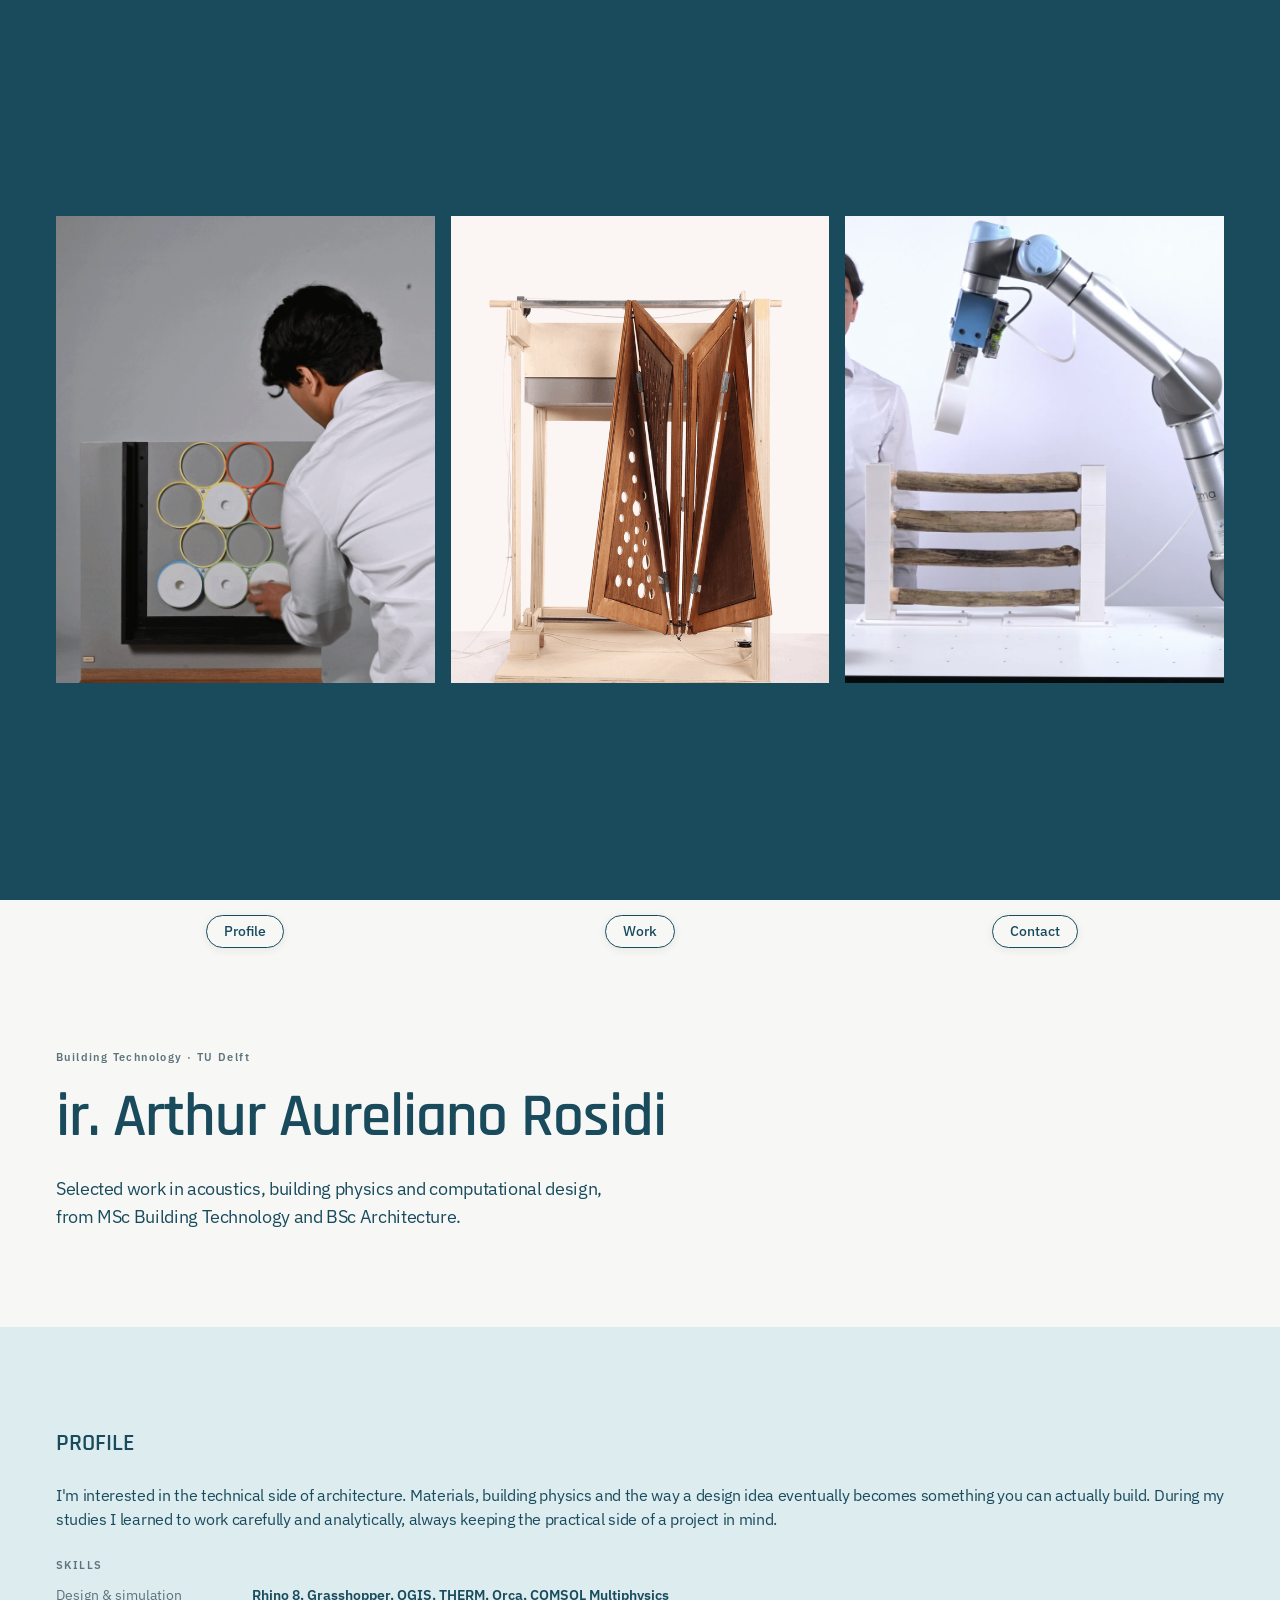
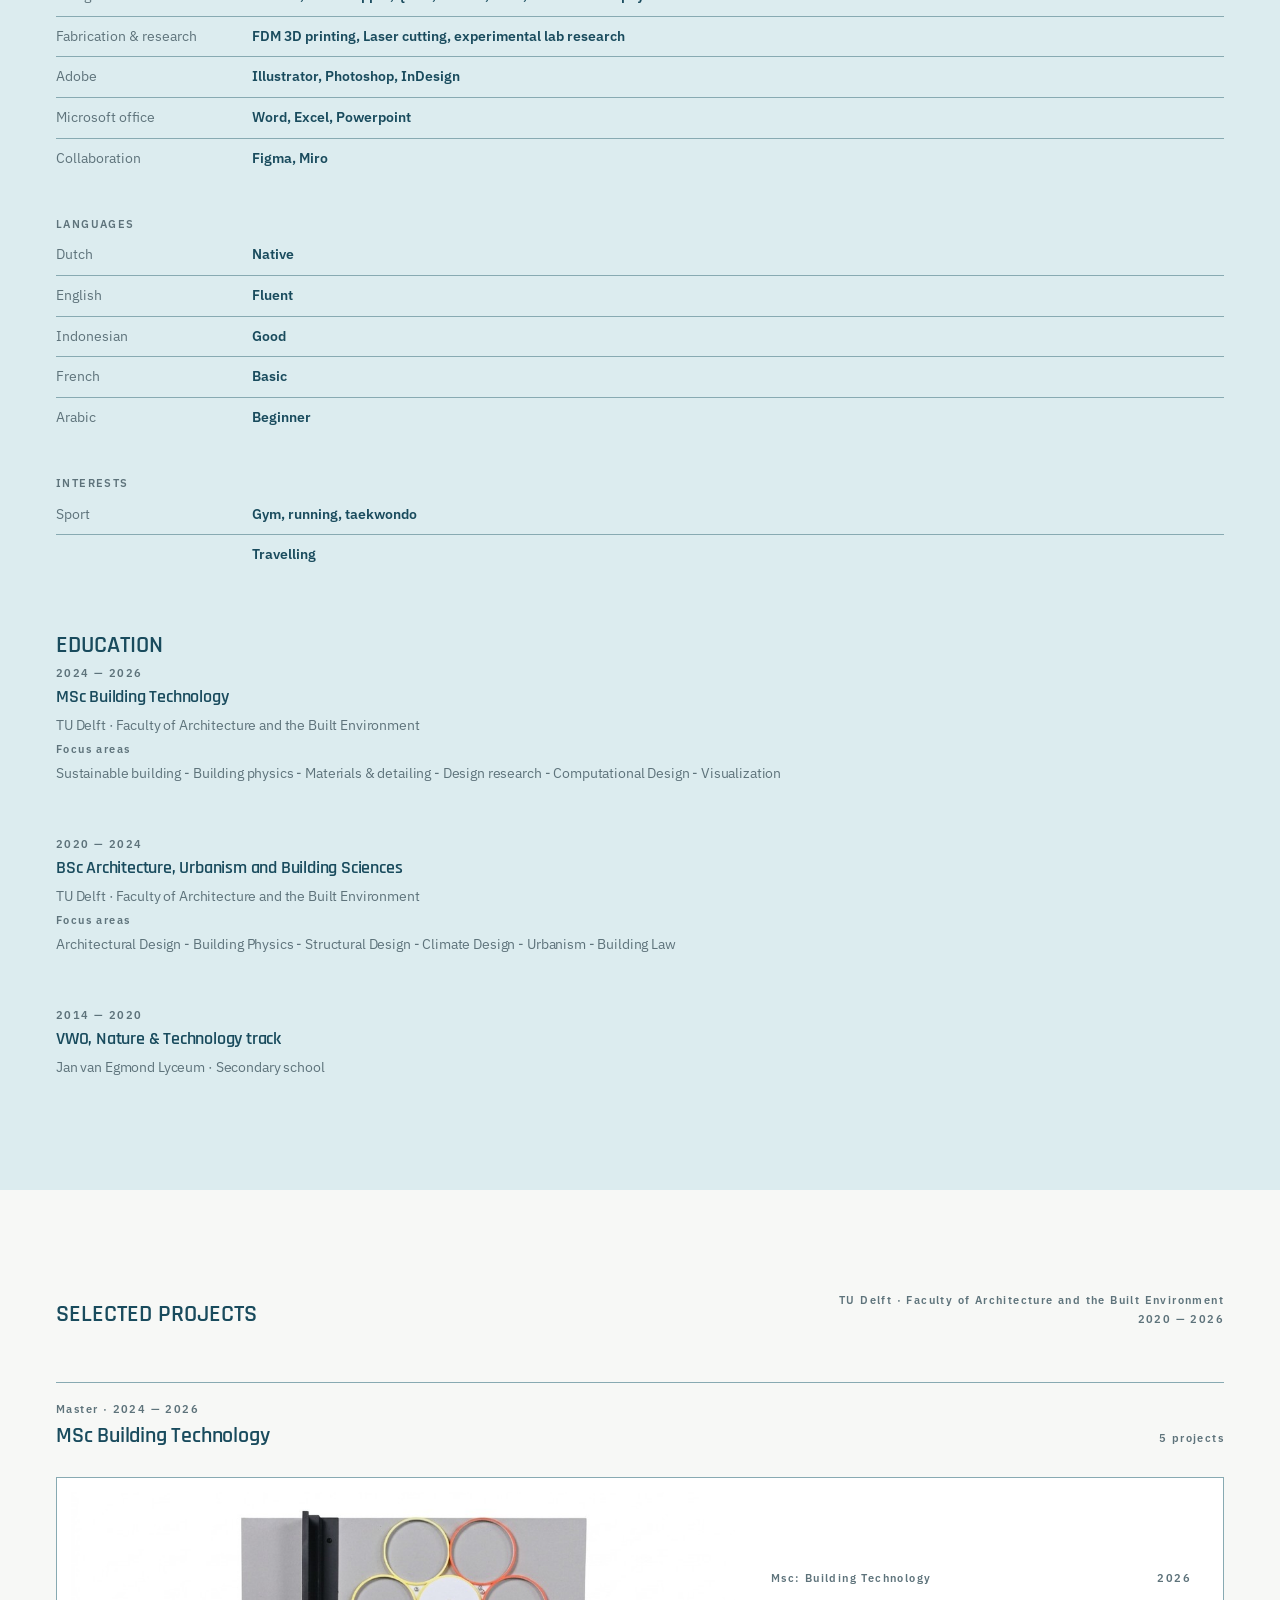
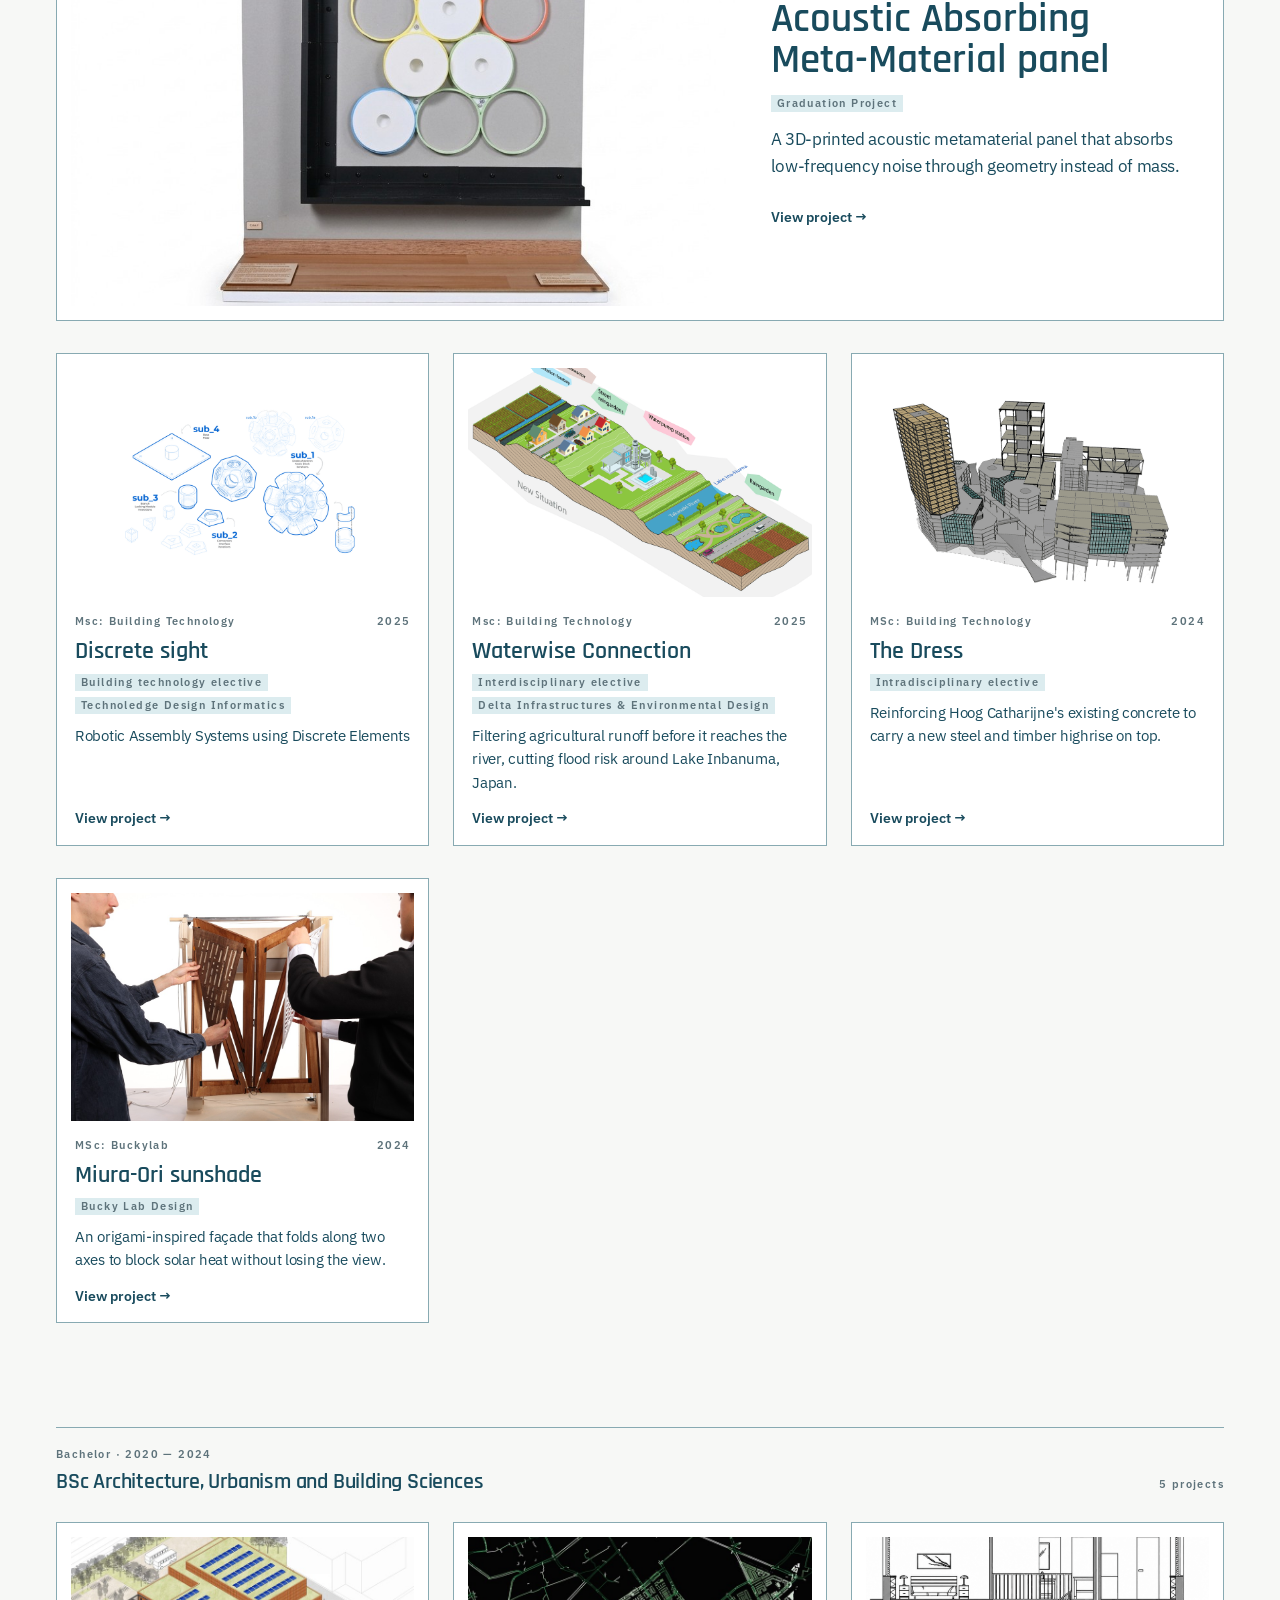
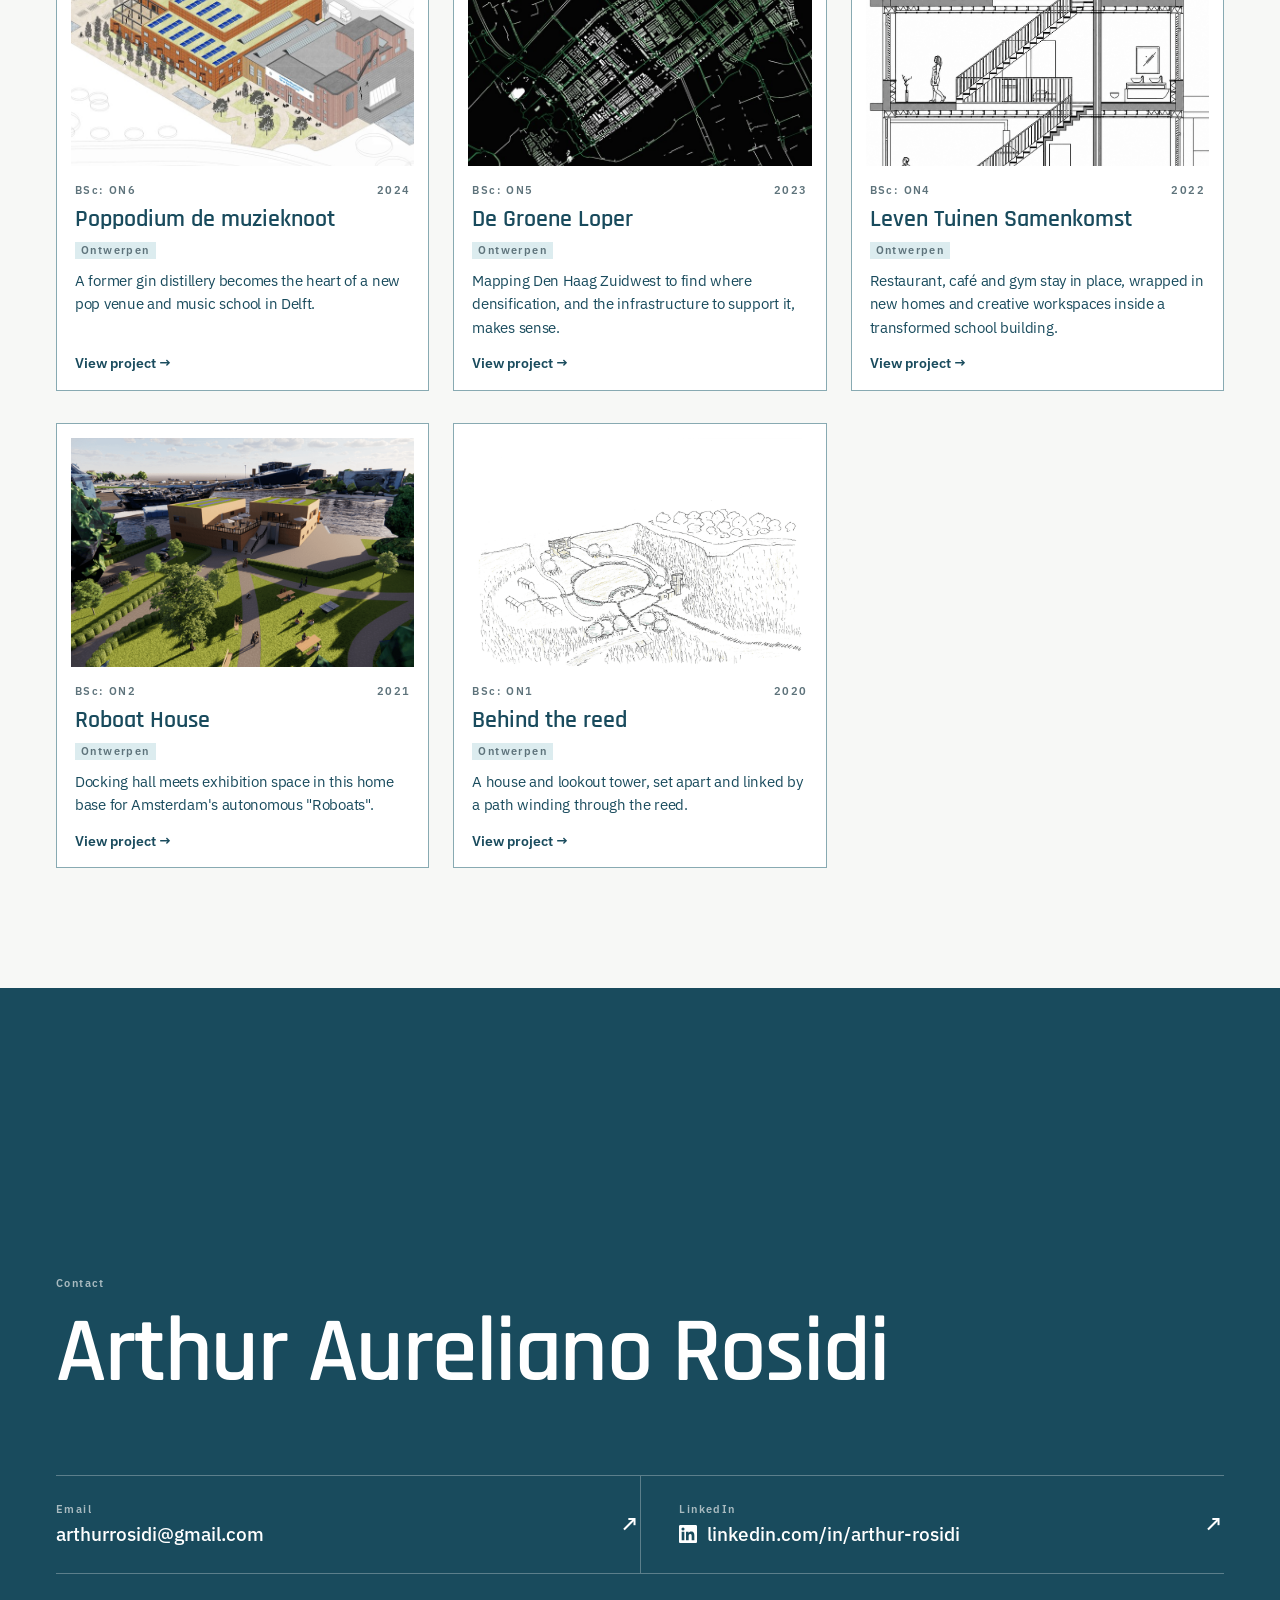
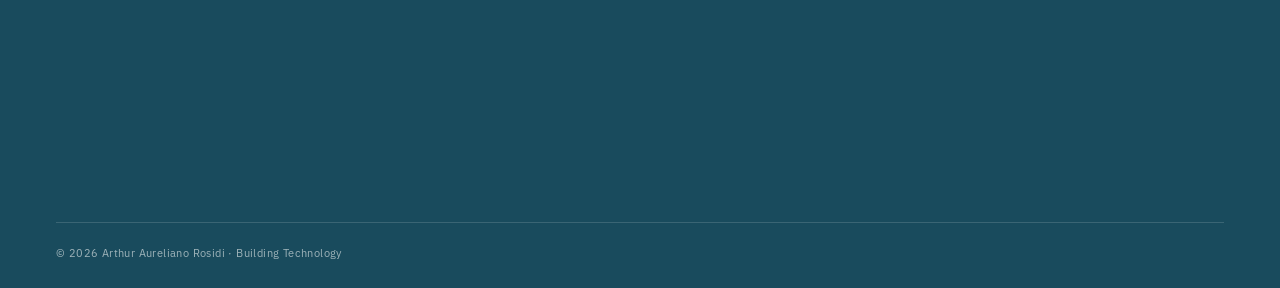
==== commit e06c2490: "Hero: replace low-quality Discrete Sight GIF with the original footage The right-hand hero tile now " ====
--- a/index.html
+++ b/index.html
@@ -7,15 +7,15 @@
 <meta name="description" content="Portfolio of Arthur Aureliano Rosidi — MSc Building Technology and BSc Architecture at TU Delft. Selected work in acoustics, building physics and computational design.">
 <link rel="icon" href="assets/images/favicon.svg" type="image/svg+xml">
 <link rel="preconnect" href="https://fonts.googleapis.com"><link rel="preconnect" href="https://fonts.gstatic.com" crossorigin><link href="https://fonts.googleapis.com/css2?family=IBM+Plex+Sans:wght@400;500;600&family=Rajdhani:wght@600&display=swap" rel="stylesheet">
-<link rel="stylesheet" href="assets/css/style.css?v=20261125h">
-<link rel="stylesheet" href="assets/css/homepage.css?v=20261125h">
+<link rel="stylesheet" href="assets/css/style.css?v=20261125i">
+<link rel="stylesheet" href="assets/css/homepage.css?v=20261125i">
 </head>
 <body class="home">
   <section class="hero" aria-label="Project impressions">
     <div class="hero-grid" id="heroStrip">
       <div class="hero-img" style="--i:0"><img src="assets/images/M5LtX3PnR8ckkmZbQncLgnWDZww.gif" alt=""></div>
       <div class="hero-img" style="--i:1"><img src="assets/images/sMwB1c261ZaWImALzHwVbFkKc4o.gif" alt=""></div>
-      <div class="hero-img" style="--i:2"><img src="assets/images/rGcwsbDz66aWPO1dHuEOSj0Bhs.gif" alt=""></div>
+      <div class="hero-img" style="--i:2"><video src="assets/videos/discrete-sight-hero.mp4" poster="assets/images/discrete-sight-hero-poster.jpg" autoplay muted loop playsinline preload="auto" aria-hidden="true"></video></div>
     </div>
   </section>
 
@@ -253,6 +253,6 @@
     </div>
     <footer class="copyright">© 2026 Arthur Aureliano Rosidi · Building Technology</footer>
   </section>
-  <script src="assets/js/main.js?v=20261125h"></script>
+  <script src="assets/js/main.js?v=20261125i"></script>
 </body>
 </html>
--- a/assets/css/homepage.css
+++ b/assets/css/homepage.css
@@ -5,6 +5,7 @@
 .home section[id], .home header[id] { scroll-margin-top: 0; }
 
 /* ---------- Hero: always fits the screen ---------- */
+.home .hero-img video { display: block; width: 100%; height: 100%; object-fit: cover; }
 .home .hero { height: 100svh; min-height: 560px; }
 /* three 427:527 tiles side by side, never taller than the screen minus the padding */
 .home .hero-grid { max-width: calc((100svh - 2 * var(--pad)) * 2.4307 + 32px); margin: 0 auto; }
